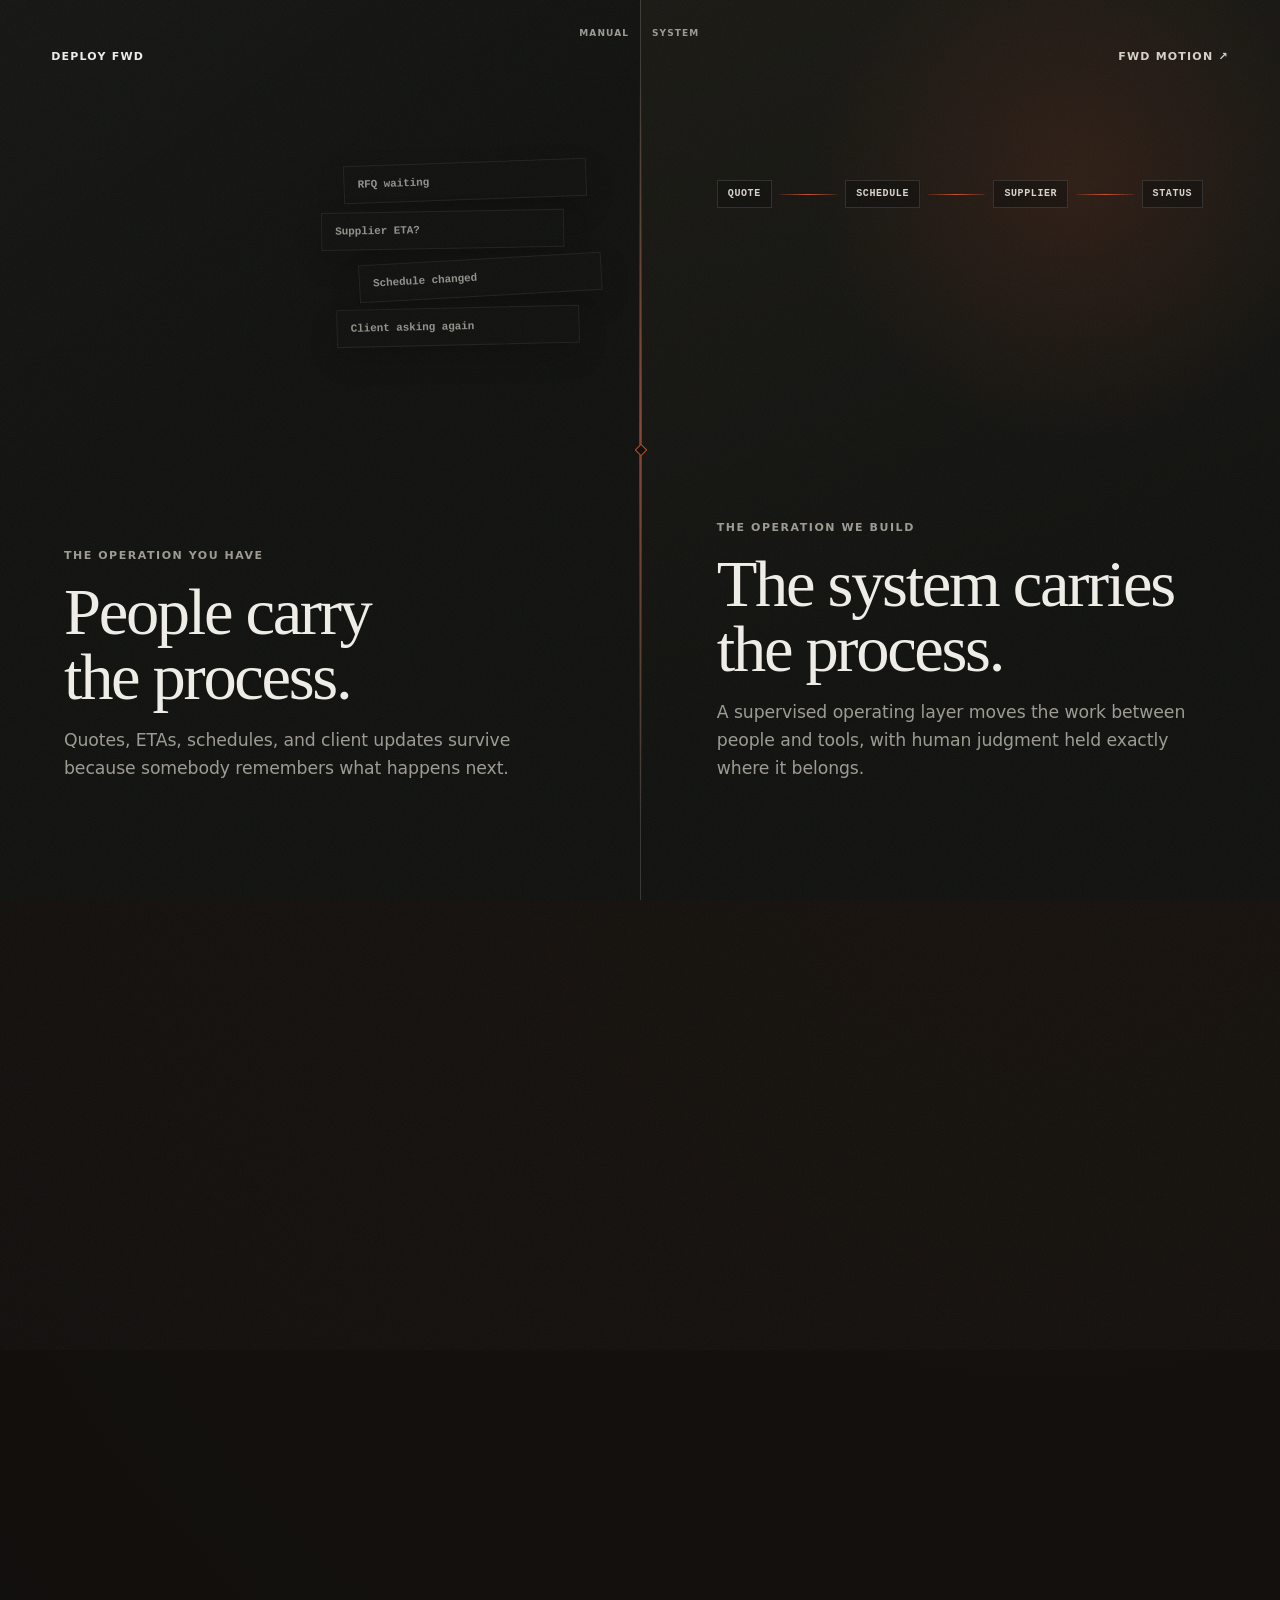
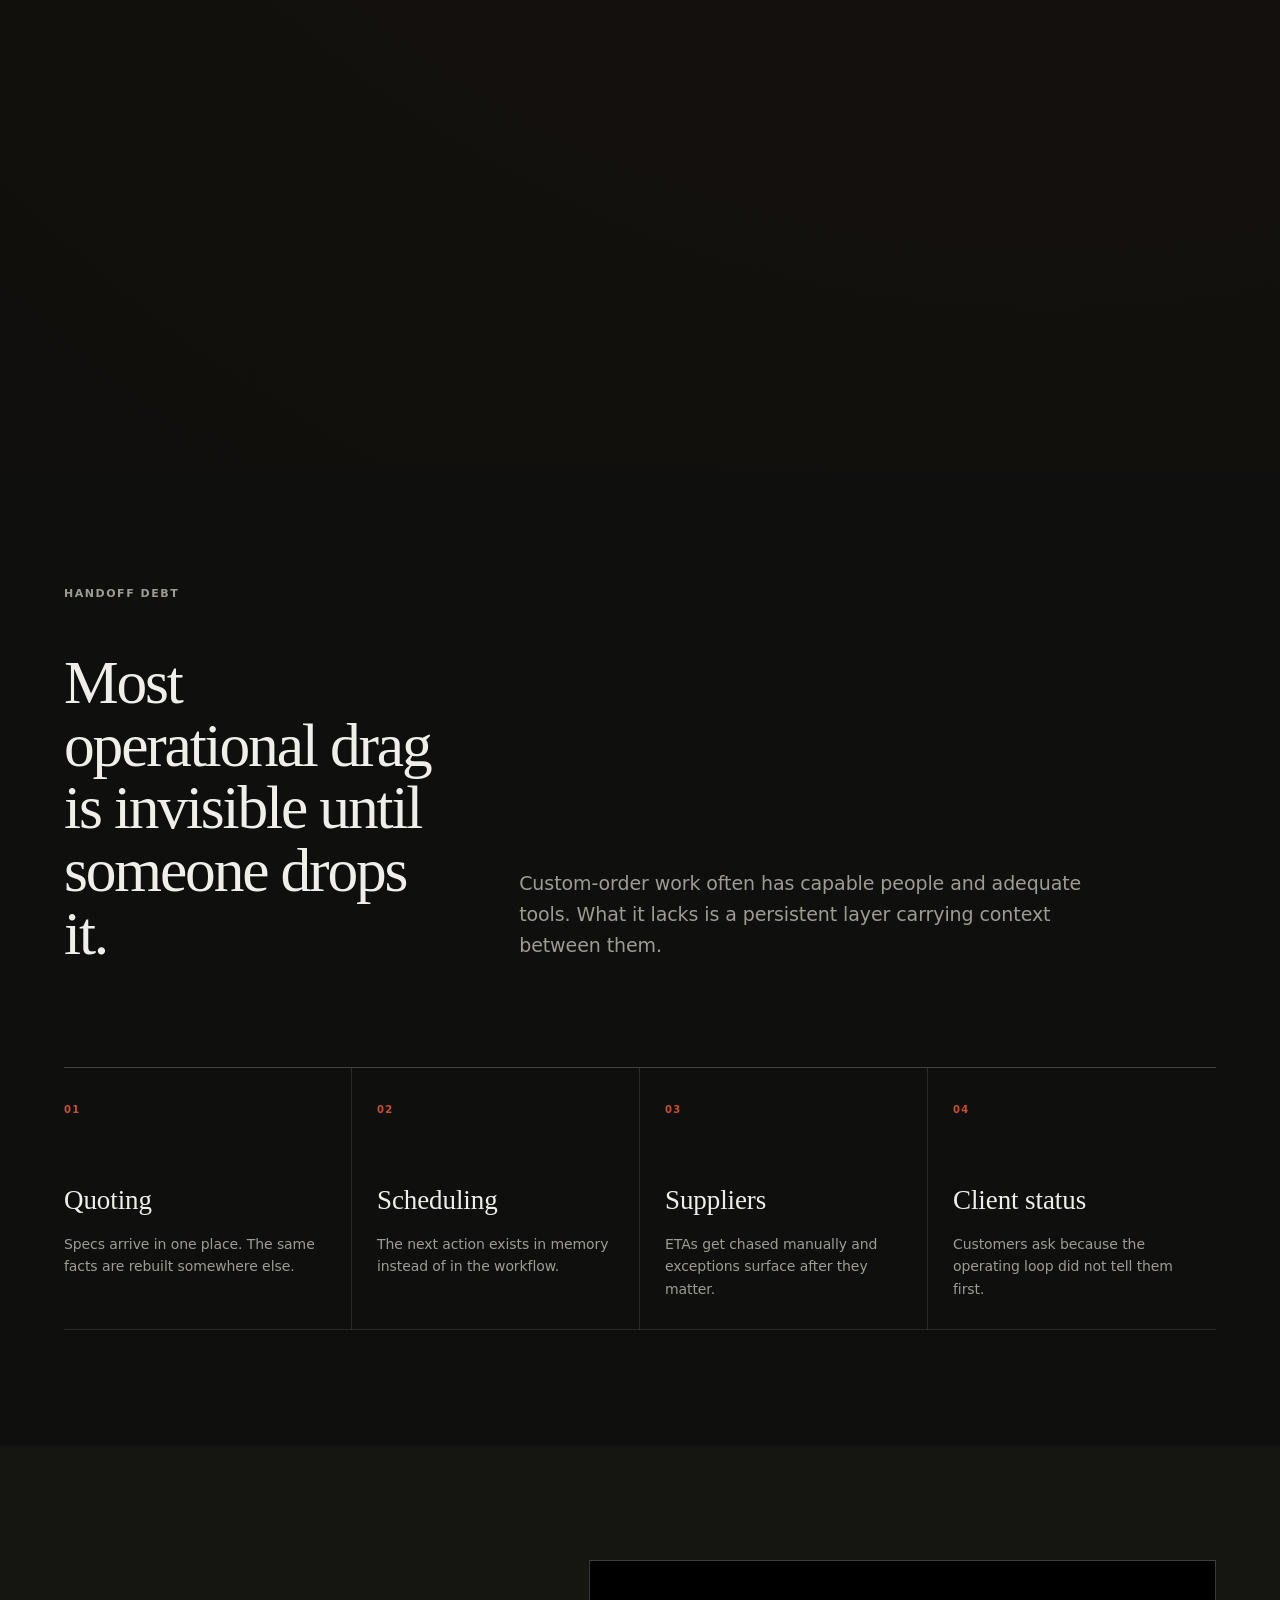
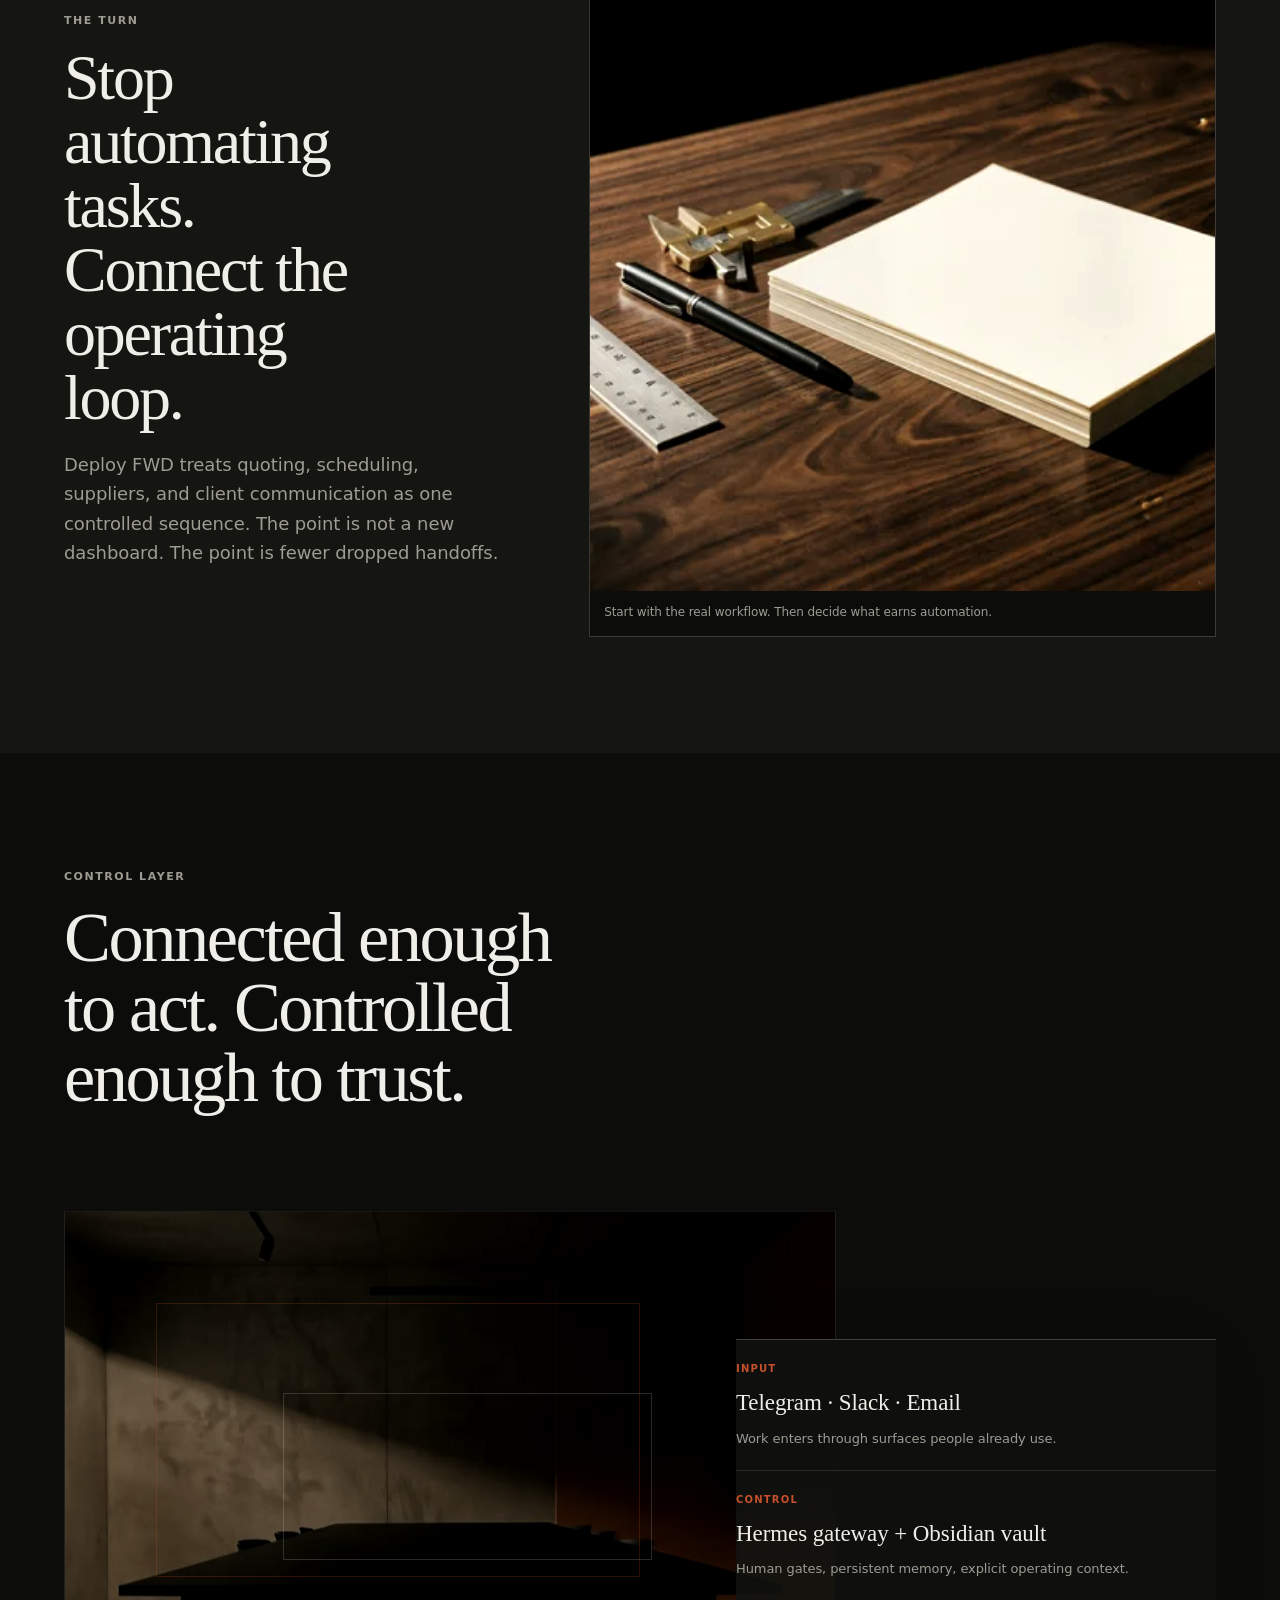
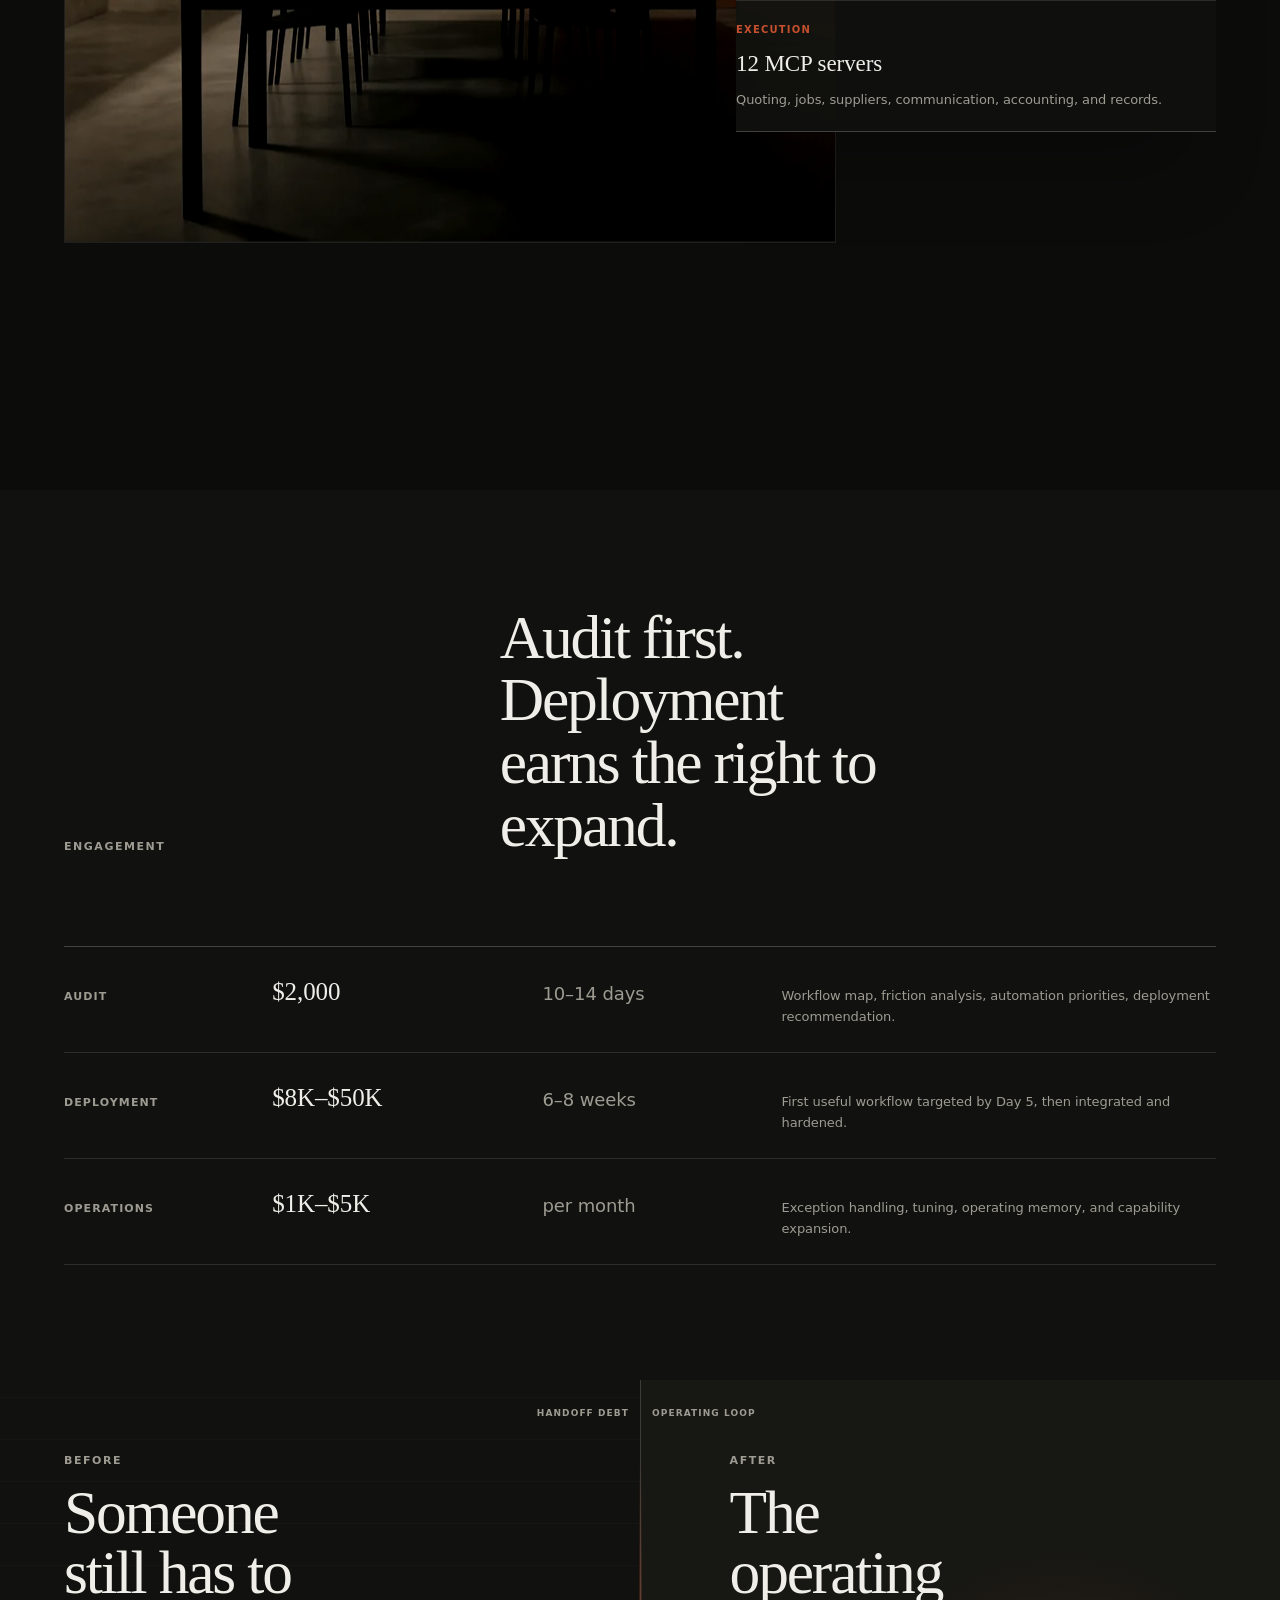
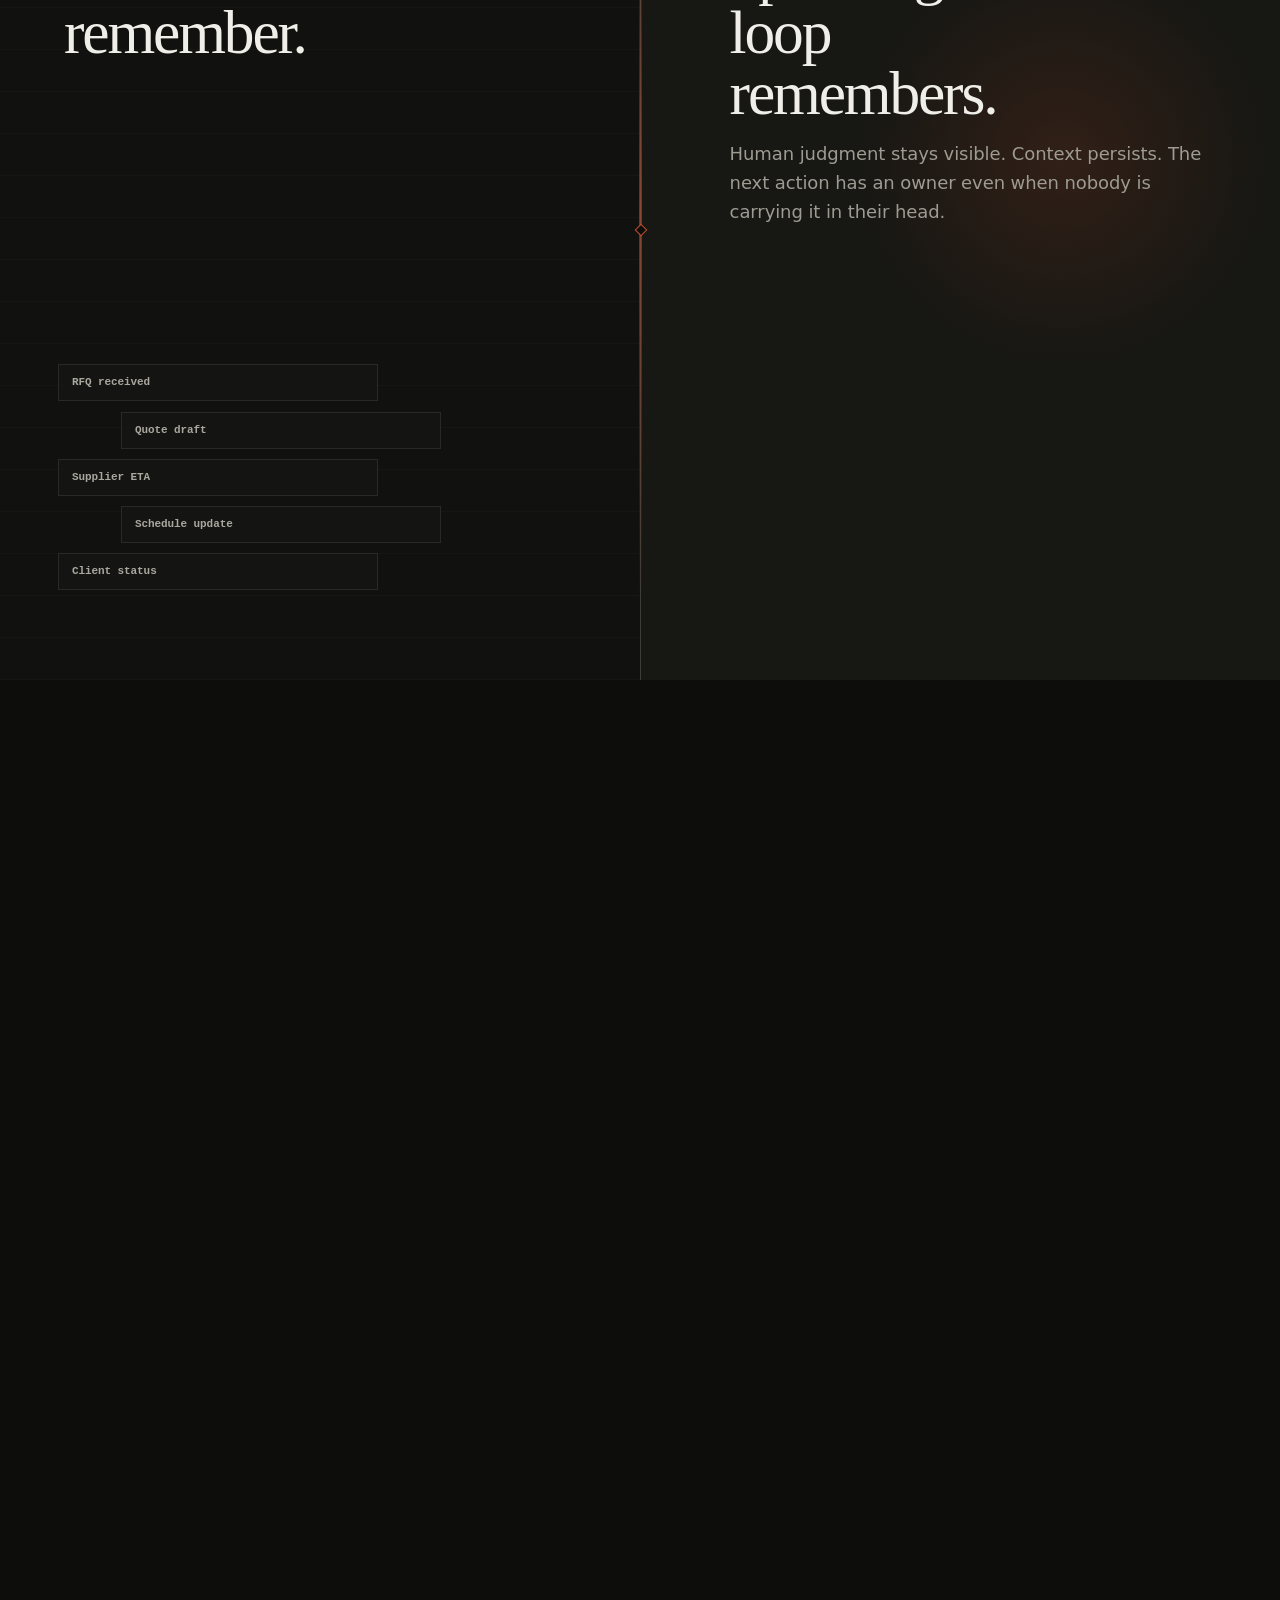
==== deployfwd-preview/index.html @ f6572b6f "Publish DeployFWD and FWD Motion mobile previews" ====
<!doctype html>
<html lang="en">
<head>
  <meta charset="utf-8">
  <meta name="viewport" content="width=device-width, initial-scale=1, viewport-fit=cover">
  <title>Deploy FWD | operational systems for custom-order work</title>
  <meta name="description" content="Deploy FWD builds and operates supervised AI workflows for quoting, scheduling, supplier follow-through, and client status, starting with a fixed operational audit.">
  <meta name="theme-color" content="#0d0e0c">
  <meta property="og:title" content="Deploy FWD | operational systems for custom-order work">
  <meta property="og:description" content="A managed operating layer for quoting, scheduling, supplier follow-through, and client status.">
  <meta property="og:type" content="website">
  <link rel="icon" href="data:image/svg+xml,%3Csvg xmlns='http://www.w3.org/2000/svg' viewBox='0 0 64 64'%3E%3Crect width='64' height='64' rx='12' fill='%230d0e0c'/%3E%3Cpath d='M13 20h38v7H13zm0 17h26v7H13z' fill='%23c6502e'/%3E%3C/svg%3E">
  <link rel="stylesheet" href="assets/scrollcraft/scrollcraft.css">
  <link rel="stylesheet" href="assets/deploy-fwd.css">
</head>
<body class="df-page">
  <a class="df-skip" href="#main">Skip to content</a>
  <div class="sc-grain" aria-hidden="true"></div>

  <main id="main">
    <section class="df-hero-act" data-sc-act="pin" data-sc-span="2.3">
      <div data-sc-stage class="df-split-stage df-hero-stage">
        <div class="df-half df-half-manual">
          <div class="df-corner-mark">Deploy FWD</div>
          <div class="df-hero-copy">
            <p class="df-label">The operation you have</p>
            <h1>People carry<br>the process.</h1>
            <p>Quotes, ETAs, schedules, and client updates survive because somebody remembers what happens next.</p>
          </div>
          <div class="df-handoff-stack" aria-hidden="true">
            <span>RFQ waiting</span>
            <span>Supplier ETA?</span>
            <span>Schedule changed</span>
            <span>Client asking again</span>
          </div>
        </div>

        <div class="df-half df-half-system">
          <a class="df-motion-link" href="fwd-motion.html">FWD Motion ↗</a>
          <div class="df-hero-copy">
            <p class="df-label">The operation we build</p>
            <h2>The system carries<br>the process.</h2>
            <p>A supervised operating layer moves the work between people and tools, with human judgment held exactly where it belongs.</p>
          </div>
          <div class="df-loop-mini" aria-hidden="true">
            <span>Quote</span><i></i><span>Schedule</span><i></i><span>Supplier</span><i></i><span>Status</span>
          </div>
        </div>

        <div class="df-divider" aria-hidden="true">
          <span>Manual</span>
          <b></b>
          <span>System</span>
        </div>
      </div>
    </section>

    <section class="df-flow-section sc-section" data-sc-act="flow">
      <div class="sc-wrap">
        <div class="df-flow-head" data-sc-in data-sc-stagger="55">
          <p class="df-label">Handoff debt</p>
          <h2>Most operational drag is invisible until someone drops it.</h2>
          <p>Custom-order work often has capable people and adequate tools. What it lacks is a persistent layer carrying context between them.</p>
        </div>

        <div class="df-debt-grid" data-sc-in data-sc-stagger="45">
          <article><span>01</span><strong>Quoting</strong><p>Specs arrive in one place. The same facts are rebuilt somewhere else.</p></article>
          <article><span>02</span><strong>Scheduling</strong><p>The next action exists in memory instead of in the workflow.</p></article>
          <article><span>03</span><strong>Suppliers</strong><p>ETAs get chased manually and exceptions surface after they matter.</p></article>
          <article><span>04</span><strong>Client status</strong><p>Customers ask because the operating loop did not tell them first.</p></article>
        </div>
      </div>
    </section>

    <section class="df-turn-section sc-section" data-sc-act="flow">
      <div class="sc-wrap df-turn-grid">
        <div class="df-turn-copy" data-sc-in>
          <p class="df-label">The turn</p>
          <h2>Stop automating tasks. Connect the operating loop.</h2>
          <p>Deploy FWD treats quoting, scheduling, suppliers, and client communication as one controlled sequence. The point is not a new dashboard. The point is fewer dropped handoffs.</p>
        </div>

        <figure class="df-turn-figure" data-sc-reveal="left" data-sc-reveal-at="0.12 0.58">
          <img
            src="assets/deploy-fwd/hero-workflow-1120.webp"
            srcset="assets/deploy-fwd/hero-workflow-480.webp 480w, assets/deploy-fwd/hero-workflow-720.webp 720w, assets/deploy-fwd/hero-workflow-1120.webp 1120w"
            sizes="(max-width: 900px) 92vw, 52vw"
            width="1120" height="630"
            loading="lazy" decoding="async"
            alt="Machinist ruler, pen, brass caliper and blank paper on a dark walnut surface">
          <figcaption>Start with the real workflow. Then decide what earns automation.</figcaption>
        </figure>
      </div>
    </section>

    <section class="df-control-section sc-section" data-sc-act="flow">
      <div class="sc-wrap">
        <div class="df-control-head" data-sc-in>
          <p class="df-label">Control layer</p>
          <h2>Connected enough to act. Controlled enough to trust.</h2>
        </div>

        <div class="df-control-scene">
          <div class="df-control-image" data-sc-parallax="-0.65">
            <img
              src="assets/deploy-fwd/hero-home-1120.webp"
              srcset="assets/deploy-fwd/hero-home-480.webp 480w, assets/deploy-fwd/hero-home-720.webp 720w, assets/deploy-fwd/hero-home-1120.webp 1120w"
              sizes="(max-width: 900px) 92vw, 66vw"
              width="1120" height="630"
              loading="lazy" decoding="async"
              alt="An empty boardroom in concrete and blackened steel, lit by a single warm source">
          </div>
          <div class="df-control-plane df-control-plane-a" data-sc-parallax="0.38" aria-hidden="true"></div>
          <div class="df-control-plane df-control-plane-b" data-sc-parallax="0.82" aria-hidden="true"></div>

          <dl class="df-control-spec" data-sc-in data-sc-stagger="60">
            <div><dt>Input</dt><dd>Telegram · Slack · Email</dd><p>Work enters through surfaces people already use.</p></div>
            <div><dt>Control</dt><dd>Hermes gateway + Obsidian vault</dd><p>Human gates, persistent memory, explicit operating context.</p></div>
            <div><dt>Execution</dt><dd>12 MCP servers</dd><p>Quoting, jobs, suppliers, communication, accounting, and records.</p></div>
          </dl>
        </div>
      </div>
    </section>

    <section class="df-proof-section sc-section" data-sc-act="flow">
      <div class="sc-wrap">
        <div class="df-proof-line" data-sc-in>
          <p class="df-label">Engagement</p>
          <h2>Audit first. Deployment earns the right to expand.</h2>
        </div>

        <div class="df-proof-steps">
          <article data-sc-in>
            <span>Audit</span>
            <strong>$2,000</strong>
            <p>10–14 days</p>
            <small>Workflow map, friction analysis, automation priorities, deployment recommendation.</small>
          </article>
          <article data-sc-in>
            <span>Deployment</span>
            <strong>$8K–$50K</strong>
            <p>6–8 weeks</p>
            <small>First useful workflow targeted by Day 5, then integrated and hardened.</small>
          </article>
          <article data-sc-in>
            <span>Operations</span>
            <strong>$1K–$5K</strong>
            <p>per month</p>
            <small>Exception handling, tuning, operating memory, and capability expansion.</small>
          </article>
        </div>
      </div>
    </section>

    <section class="df-collapse-act" data-sc-act="pin" data-sc-span="3.8" data-df-collapse>
      <div data-sc-stage class="df-collapse-stage">
        <div class="df-collapse-manual">
          <div class="df-collapse-copy">
            <p class="df-label">Before</p>
            <h2>Someone still has to remember.</h2>
          </div>
          <div class="df-fragments" aria-hidden="true">
            <span data-fragment="0">RFQ received</span>
            <span data-fragment="1">Quote draft</span>
            <span data-fragment="2">Supplier ETA</span>
            <span data-fragment="3">Schedule update</span>
            <span data-fragment="4">Client status</span>
          </div>
        </div>

        <div class="df-collapse-system">
          <div class="df-system-copy">
            <p class="df-label">After</p>
            <h2>The operating loop remembers.</h2>
            <p>Human judgment stays visible. Context persists. The next action has an owner even when nobody is carrying it in their head.</p>
          </div>

          <div class="df-operating-loop" aria-label="Supervised operating loop">
            <svg viewBox="0 0 640 420" role="img" aria-label="A loop connecting quote, approval, supplier, schedule, and client status">
              <path class="df-loop-path" d="M120 210 C120 95 230 60 320 95 C430 55 535 120 520 220 C535 325 420 370 320 330 C210 375 95 320 120 210Z"></path>
              <path class="df-loop-path df-loop-path-inner" d="M190 210 C190 145 255 125 320 145 C390 120 455 160 450 220 C455 285 385 305 320 285 C250 310 185 275 190 210Z"></path>
            </svg>
            <span class="df-node n1">Quote</span>
            <span class="df-node n2">Approval</span>
            <span class="df-node n3">Supplier</span>
            <span class="df-node n4">Schedule</span>
            <span class="df-node n5">Status</span>
            <span class="df-human-gate">Human gate</span>
          </div>

          <div class="df-final-cta">
            <p>Start where the system is breaking today.</p>
            <a href="mailto:hello@deployfwd.ai?subject=Operational%20Audit%20Inquiry">Start the Operational Audit →</a>
            <span>$2,000 · 10–14 days</span>
          </div>
        </div>

        <div class="df-collapse-divider" aria-hidden="true">
          <span>handoff debt</span>
          <b></b>
          <span>operating loop</span>
        </div>
      </div>
    </section>
  </main>

  <script src="assets/scrollcraft/scrollcraft.js"></script>
  <script src="assets/deploy-fwd.js"></script>
</body>
</html>
---- deployfwd-preview/assets/scrollcraft/scrollcraft.css ----
/* ============================================================================
   scrollcraft.css: the taste floor
   ----------------------------------------------------------------------------
   Two layers, and the split matters:

     TOKENS   what you override per brand. Colour roles, the type ramp, the
              spacing scale, elevation, motion. A brand is ~12 values.
     DEVICES  what the engine drives. Do not restyle these to taste; they are
              the mechanism. Style your own markup instead.

   Nothing here draws a "component". There are no card, badge, or pill classes,
   because a stylesheet that ships those is how every page built on it ends up
   with the same shapes. You get a floor and a vocabulary; the composition is
   yours.
   ========================================================================== */

/* ---------------------------------------------------------------- tokens -- */
:root {
  /* --- colour roles. Override these six and the page is rebranded. -------- */
  --sc-canvas:      #08090b;   /* the page ground. Drift interpolates this.   */
  --sc-surface:     #101217;   /* anything raised off the ground             */
  --sc-ink:         #f4f2ef;   /* primary text                               */
  --sc-ink-soft:    #9a9ba1;   /* secondary text. Tinted, never flat gray.   */
  --sc-accent:      #d8ff3e;   /* ONE accent. It owns a region, not confetti. */
  --sc-accent-ink:  #08090b;   /* text that sits on the accent               */

  --sc-hairline:    color-mix(in oklab, var(--sc-ink) 12%, transparent);
  --sc-hairline-strong: color-mix(in oklab, var(--sc-ink) 22%, transparent);

  /* --- type. Two families max. Display carries voice, text carries prose. - */
  --sc-font-display: "Instrument Sans", "Geist", system-ui, sans-serif;
  --sc-font-text:    "Geist", system-ui, sans-serif;
  --sc-font-mono:    "Geist Mono", ui-monospace, monospace;

  /* Fluid ramp. Tracking tightens as size grows because a face set at 6rem
     with 0 tracking reads loose; this is optical correction, not decoration. */
  --sc-t-xs:   clamp(0.75rem, 0.72rem + 0.15vw, 0.82rem);
  --sc-t-sm:   clamp(0.875rem, 0.84rem + 0.18vw, 0.95rem);
  --sc-t-base: clamp(1rem, 0.96rem + 0.22vw, 1.125rem);
  --sc-t-lg:   clamp(1.2rem, 1.1rem + 0.5vw, 1.5rem);
  --sc-t-xl:   clamp(1.6rem, 1.35rem + 1.2vw, 2.25rem);
  --sc-t-2xl:  clamp(2.1rem, 1.6rem + 2.4vw, 3.4rem);
  --sc-t-3xl:  clamp(2.8rem, 1.9rem + 4.2vw, 5rem);
  --sc-t-4xl:  clamp(3.4rem, 1.9rem + 6.6vw, 7.5rem);

  --sc-track-tight:  -0.035em;
  --sc-track-snug:   -0.02em;
  --sc-track-normal: -0.005em;
  --sc-track-wide:    0.08em;

  --sc-leading-none: 0.94;
  --sc-leading-tight: 1.06;
  --sc-leading-body: 1.62;

  --sc-measure: 62ch;

  /* --- space. 4px base: the useful middle steps an 8-only scale misses. --- */
  --sc-1: 0.25rem;  --sc-2: 0.5rem;   --sc-3: 0.75rem;  --sc-4: 1rem;
  --sc-5: 1.5rem;   --sc-6: 2rem;     --sc-7: 3rem;     --sc-8: 4rem;
  --sc-9: 6rem;     --sc-10: 8rem;    --sc-11: 12rem;

  /* Section rhythm is fluid so a phone doesn't inherit desktop air. */
  --sc-section: clamp(4.5rem, 9vw, 11rem);
  --sc-gutter:  clamp(1.25rem, 5vw, 5.5rem);
  --sc-maxw:    82rem;

  /* --- radius. Pick one scale for the page and hold it. ------------------- */
  --sc-r-sm: 6px;  --sc-r-md: 12px;  --sc-r-lg: 20px;  --sc-r-pill: 999px;

  /* --- elevation. Every shadow has an offset AND a soft blur, and is tinted
         to the canvas hue. A zero-offset coloured halo is decoration, not
         depth, so there isn't one here. ---------------------------------- */
  --sc-shadow-color: 220 40% 2%;
  --sc-e1: 0 1px 2px hsl(var(--sc-shadow-color) / 0.28),
           0 2px 6px -1px hsl(var(--sc-shadow-color) / 0.20);
  --sc-e2: 0 2px 4px hsl(var(--sc-shadow-color) / 0.24),
           0 8px 18px -4px hsl(var(--sc-shadow-color) / 0.30);
  --sc-e3: 0 4px 8px hsl(var(--sc-shadow-color) / 0.22),
           0 18px 40px -8px hsl(var(--sc-shadow-color) / 0.38),
           0 48px 90px -24px hsl(var(--sc-shadow-color) / 0.30);

  /* Edge light: a 1px top highlight sells a raised surface better than any
     amount of blur, because real raised things catch light on their lip. */
  --sc-edge: inset 0 1px 0 color-mix(in oklab, var(--sc-ink) 10%, transparent);

  /* --- motion. Built-in CSS easings are too weak for UI. ------------------ */
  --sc-ease-out:    cubic-bezier(0.23, 1, 0.32, 1);
  --sc-ease-in-out: cubic-bezier(0.77, 0, 0.175, 1);
  --sc-ease-drawer: cubic-bezier(0.32, 0.72, 0, 1);
  --sc-d-fast: 160ms;  --sc-d-base: 240ms;  --sc-d-slow: 420ms;

  --sc-z-stage: 1; --sc-z-copy: 20; --sc-z-chrome: 60;
}

/* --------------------------------------------------------------- reset -- */
*, *::before, *::after { box-sizing: border-box; }
html { -webkit-text-size-adjust: 100%; scroll-behavior: smooth; }
@media (prefers-reduced-motion: reduce) { html { scroll-behavior: auto; } }

body {
  margin: 0;
  background: var(--sc-canvas);
  color: var(--sc-ink);
  font-family: var(--sc-font-text);
  font-size: var(--sc-t-base);
  line-height: var(--sc-leading-body);
  letter-spacing: var(--sc-track-normal);
  -webkit-font-smoothing: antialiased;
  text-rendering: optimizeLegibility;
  font-synthesis-weight: none;
  overflow-x: clip;
}
img, video, canvas, svg { display: block; max-width: 100%; }
button, input, select, textarea { font: inherit; color: inherit; }

/* ------------------------------------------------- the browser surfaces --
   The parts you did not draw still carry the design. Selection, caret, focus
   ring, scrollbar and tabular numerals all ship with defaults that belong to no
   design system. Theming them is the cheapest signal that a page was built
   rather than assembled, and it is the step that gets skipped most reliably. */
::selection { background: var(--sc-accent); color: var(--sc-accent-ink); }
:root { caret-color: var(--sc-accent); accent-color: var(--sc-accent); }
:focus-visible {
  outline: 2px solid var(--sc-accent);
  outline-offset: 3px;
  border-radius: var(--sc-r-sm);
}
:where(a) { color: inherit; text-decoration-thickness: 1px; text-underline-offset: 0.22em; }
@supports (scrollbar-color: auto) {
  html { scrollbar-color: color-mix(in oklab, var(--sc-ink) 26%, transparent) transparent; scrollbar-width: thin; }
}
:where(table, .sc-nums, [data-sc-count]) { font-variant-numeric: tabular-nums; }

/* ----------------------------------------------------------- typography -- */
.sc-display {
  font-family: var(--sc-font-display);
  font-weight: 500;
  line-height: var(--sc-leading-none);
  letter-spacing: var(--sc-track-tight);
  text-wrap: balance;
  margin: 0;
}
.sc-display--xl { font-size: var(--sc-t-4xl); }
.sc-display--lg { font-size: var(--sc-t-3xl); }
.sc-display--md { font-size: var(--sc-t-2xl); letter-spacing: var(--sc-track-snug); }
.sc-lede {
  font-size: var(--sc-t-lg);
  line-height: 1.44;
  letter-spacing: var(--sc-track-snug);
  color: var(--sc-ink);
  max-width: 46ch;
  text-wrap: pretty;
  margin: 0;
}
.sc-body { max-width: var(--sc-measure); color: var(--sc-ink-soft); text-wrap: pretty; margin: 0; }
.sc-label {
  font-family: var(--sc-font-mono);
  font-size: var(--sc-t-xs);
  letter-spacing: var(--sc-track-wide);
  text-transform: uppercase;
  color: var(--sc-ink-soft);
}

/* ---------------------------------------------------------------- layout -- */
.sc-wrap { width: 100%; max-width: var(--sc-maxw); margin-inline: auto; padding-inline: var(--sc-gutter); }
.sc-section { padding-block: var(--sc-section); }
/* More space above a heading than below it: the gap belongs to the boundary,
   not to the pair. */
.sc-stack > * + * { margin-top: var(--sc-4); }
.sc-stack > :is(h1,h2,h3) { margin-top: var(--sc-7); }
.sc-stack > :is(h1,h2,h3):first-child { margin-top: 0; }
.sc-rule { height: 1px; border: 0; background: var(--sc-hairline); margin: 0; }

/* =============================================================== DEVICES ==
   Driven by the engine. Restyle your own markup, not these.                */

.sc-act--pinned { position: relative; }
.sc-stage {
  position: sticky; top: 0;
  height: 100vh; height: 100svh;
  overflow: clip;
  z-index: var(--sc-z-stage);
}

/* scrub / sequence media */
.sc-stage :is(video[data-sc-scrub], canvas[data-sc-sequence], .sc-stage__poster) {
  position: absolute; inset: 0;
  width: 100%; height: 100%;
  object-fit: cover;
}
video[data-sc-scrub] { opacity: 0; transition: opacity 380ms var(--sc-ease-out); }
.sc-has-clip video[data-sc-scrub] { opacity: 1; }
/* The poster is a live frame-holder, not a placeholder: it stays up until a
   real video frame has painted, which is what stops the blank-stage flash. */
.sc-stage__poster { z-index: 0; transition: opacity 380ms var(--sc-ease-out); }
.sc-has-clip .sc-stage__poster { opacity: 0; }

/* A scrim only where text sits. A full-frame darkening layer flattens the
   image everywhere to fix contrast in one corner. */
.sc-scrim {
  position: absolute; inset: 0; pointer-events: none; z-index: 1;
  background: linear-gradient(
    var(--sc-scrim-angle, 180deg),
    color-mix(in oklab, var(--sc-canvas) var(--sc-scrim-a, 78%), transparent) 0%,
    color-mix(in oklab, var(--sc-canvas) 30%, transparent) 42%,
    transparent 68%);
}
/* Point the scrim at the copy. A scrim gradient that darkens the top while the
   copy sits at the bottom fixes contrast nowhere and flattens the image
   everywhere, which is the most common way text-over-video goes wrong. */
.sc-scrim--bottom { --sc-scrim-angle: 0deg; }
.sc-scrim--left   { --sc-scrim-angle: 90deg; }
.sc-scrim--right  { --sc-scrim-angle: 270deg; }

/* Corner scrims, for copy anchored to a corner. An edge gradient has to darken
   a whole band across the frame to cover one corner; a corner gradient puts the
   density where the text is and leaves the rest of the image alone. Pair with
   .sc-copy--lead / .sc-copy--trail. */
.sc-scrim--lead {
  background: linear-gradient(to top right,
    color-mix(in oklab, var(--sc-canvas) 94%, transparent) 0%,
    color-mix(in oklab, var(--sc-canvas) 72%, transparent) 30%,
    color-mix(in oklab, var(--sc-canvas) 30%, transparent) 52%,
    transparent 72%);
}
.sc-scrim--trail {
  background: linear-gradient(to top left,
    color-mix(in oklab, var(--sc-canvas) 94%, transparent) 0%,
    color-mix(in oklab, var(--sc-canvas) 72%, transparent) 30%,
    color-mix(in oklab, var(--sc-canvas) 30%, transparent) 52%,
    transparent 72%);
}
/* A band across the bottom, for copy that spans the full width of the frame.
   That is what both corner anchors become below 860px, and it is also the right
   shape whenever the copy block is wider than a corner. */
.sc-scrim--band {
  background: linear-gradient(to top,
    color-mix(in oklab, var(--sc-canvas) 94%, transparent) 0%,
    color-mix(in oklab, var(--sc-canvas) 74%, transparent) 22%,
    color-mix(in oklab, var(--sc-canvas) 30%, transparent) 42%,
    transparent 58%);
}
.sc-scrim--vignette {
  background: radial-gradient(120% 90% at 50% 45%, transparent 40%,
              color-mix(in oklab, var(--sc-canvas) 70%, transparent) 100%);
}

/* copy over a stage.
   max-width is in rem, never ch. A `ch` on this container resolves against the
   CONTAINER's font-size (body size), not the display size of the heading inside
   it, so `max-width: 20ch` here silently produces a ~180px column and wraps a
   hero headline to six lines. Set a ch measure on the text element itself. */
.sc-copy {
  position: absolute; z-index: var(--sc-z-copy);
  inset-inline: var(--sc-gutter);
  max-width: min(46rem, 76vw);
  will-change: opacity, transform;
}
.sc-copy--lead   { left: var(--sc-gutter); bottom: clamp(3rem, 12vh, 9rem); }
/* inset-inline FIRST. It is the shorthand for left+right, so declaring it after
   `left: 50%` resets left to auto and the block drifts off the left edge. */
.sc-copy--center { inset-inline: auto; left: 50%; top: 50%; translate: -50% -50%; text-align: center; }
.sc-copy--trail  { inset-inline: auto; right: var(--sc-gutter); bottom: clamp(3rem, 12vh, 9rem); text-align: right; }

/* cue defaults: the engine writes opacity/transform inline, these are the
   pre-paint state so nothing flashes before the first read() */
[data-sc-cue] { opacity: 0; will-change: opacity, transform; }
.sc-ready [data-sc-cue] { transition: none; }

/* kinetic split */
.sc-split { display: inline-block; overflow: hidden; vertical-align: top; }
/* Descenders live below the baseline; a line mask clipped to the line box eats
   the tails off g, y, p, j. The padding buys them room back. */
.sc-split--line { display: block; padding-bottom: 0.14em; margin-bottom: -0.14em; }
.sc-split__i { display: inline-block; will-change: transform, opacity; }
.sc-is-split { opacity: 1 !important; }

/* horizontal rail */
[data-sc-pan] { display: flex; will-change: transform; }

/* reveal + parallax */
[data-sc-reveal] { will-change: clip-path; }
[data-sc-parallax] { will-change: transform; }

/* flow reveal (fires once) */
[data-sc-in], [data-sc-stagger] > * {
  opacity: 0;
  transform: translate3d(0, 14px, 0);
  transition: opacity 620ms var(--sc-ease-out), transform 620ms var(--sc-ease-out);
}
[data-sc-in].sc-in, [data-sc-stagger] > .sc-in { opacity: 1; transform: none; }

/* pointer devices */
[data-sc-tilt] { transform-style: preserve-3d; will-change: transform; }
[data-sc-magnet] { will-change: transform; }
/* isolation always; position only if nothing more specific already set it.
   Written with :where() (zero specificity) on purpose: a plain `position:
   relative` here has the same weight as `.sc-stage` and, being later in the
   file, silently wins. A stage carrying both attributes then stops being
   sticky and the whole act scrolls away instead of pinning. */
[data-sc-spotlight] { isolation: isolate; }
:where([data-sc-spotlight]) { position: relative; }
[data-sc-spotlight]::after {
  content: ""; position: absolute; inset: 0; pointer-events: none; z-index: 2;
  background: radial-gradient(
    28rem 28rem at calc(var(--sc-mx, 0.5) * 100%) calc(var(--sc-my, 0.5) * 100%),
    color-mix(in oklab, var(--sc-accent) 16%, transparent), transparent 70%);
  opacity: 0; transition: opacity var(--sc-d-slow) var(--sc-ease-out);
}
[data-sc-spotlight]:hover::after { opacity: 1; }

/* =========================================================== WORLDFLIGHT ==
   One fixed stage for the whole page. The only thing in document flow is the
   spacer, and it is empty. If you find yourself adding a section here, you want
   act mode instead: the moment a real block scrolls past the fixed stage, the
   page has a seam again and the whole point is gone.                        */

[data-sc-mode="worldflight"] { position: relative; }

.sc-world {
  position: fixed; inset: 0;
  overflow: clip;
  z-index: var(--sc-z-stage);
  background: var(--sc-canvas);
}

/* Every leg is mounted for the life of the page and stacked in the same box.
   The engine owns opacity, visibility and z-index here; do not set them. */
.sc-world__seg {
  position: absolute; inset: 0;
  opacity: 0;
  will-change: opacity;
}
.sc-world__seg > :is(video, img, canvas) {
  position: absolute; inset: 0;
  width: 100%; height: 100%;
  object-fit: cover;
}
/* The poster is the frame-holder AND the first camera move: the engine pushes
   it in slowly until a real decoded frame is available to replace it. */
.sc-world__poster {
  z-index: 0;
  transform-origin: 50% 50%;
  transition: opacity 420ms var(--sc-ease-out);
}
.sc-world__seg > video { z-index: 1; }
.sc-world__seg.sc-has-clip .sc-world__poster { opacity: 0; }
/* The act stylesheet lights a clip through its ancestor act. A worldflight leg
   has no act, so match the class the engine also writes on the clip itself. */
video[data-sc-scrub].sc-has-clip { opacity: 1; }

/* The copy layer is fixed too, and inert by default: the engine hands
   pointer-events back to a block only while it is actually legible. */
.sc-world__copy {
  position: fixed; inset: 0;
  z-index: var(--sc-z-copy);
  pointer-events: none;
}
.sc-world__scrim { position: absolute; inset: 0; pointer-events: none; z-index: 0; }
[data-sc-copy] {
  opacity: 0;
  pointer-events: none;
  will-change: opacity, transform;
}
.sc-ready [data-sc-copy] { transition: none; }

/* The track. Empty on purpose. */
.sc-world__spacer { pointer-events: none; }

/* scroll progress */
[data-sc-progress] {
  position: fixed; inset: 0 0 auto 0; height: 2px; z-index: var(--sc-z-chrome);
  background: var(--sc-accent); transform-origin: 0 50%; transform: scaleX(0);
  will-change: transform;
}

/* ----------------------------------------------------------- atmosphere --
   Depth is not only shadow. Grain keeps a flat dark ground from banding, and
   it is the difference between "a dark page" and "a lit room". */
.sc-grain { position: fixed; inset: 0; pointer-events: none; z-index: 3; opacity: 0.045; }
.sc-grain::before {
  content: ""; position: absolute; inset: -50%;
  background-image: url("data:image/svg+xml;utf8,<svg xmlns='http://www.w3.org/2000/svg' width='140' height='140'><filter id='n'><feTurbulence type='fractalNoise' baseFrequency='0.85' numOctaves='3'/></filter><rect width='140' height='140' filter='url(%23n)'/></svg>");
}

/* -------------------------------------------------------- reduced motion -- */
@media (prefers-reduced-motion: reduce) {
  /* Fewer and gentler, not zero. Opacity still carries the reveal so the page
     is comprehensible; every position change is dropped. */
  [data-sc-in], [data-sc-stagger] > * { transform: none; transition-duration: 220ms; }
  [data-sc-parallax], [data-sc-pan], .sc-split__i { transform: none !important; }
  /* A wipe is a position change too. Show reveal content settled. */
  [data-sc-reveal] { clip-path: none !important; }
  /* A rail's transform IS its navigation, not decoration. Zeroing it the way
     parallax and kinetic type are zeroed parks the act on its first screenful
     and makes everything past the fold unreachable: a device degrading into
     missing content. Hand the travel back to the reader as an ordinary scroll
     region instead, so the same items are all still gettable without motion.
     A build that would rather re-lay the rail out as a grid can still do that;
     this is the floor, not the ceiling. */
  [data-sc-act="pan"] .sc-stage,
  [data-sc-act="pan"] [data-sc-stage] {
    overflow-x: auto; overflow-y: hidden;
    overscroll-behavior-x: contain;
    scroll-snap-type: x proximity;
  }
  [data-sc-pan] > * { scroll-snap-align: center; }
  [data-sc-spotlight]::after { display: none; }
  /* A worldflight keeps its whole story here. No clip is ever fetched, so the
     posters are the film, and they cross-dissolve through exactly the same
     seams at exactly the same scroll positions. The push-in and the copy drift
     are the only things that go. */
  .sc-world__poster, [data-sc-copy] { transform: none !important; }
}

/* --------------------------------------------------------------- mobile -- */
@media (max-width: 860px) {
  .sc-copy { inset-inline: var(--sc-gutter); max-width: none; }
  .sc-copy--trail { text-align: left; }
  .sc-stage { height: 100svh; }
  /* .sc-copy--trail re-anchors to the left and spans the full width here, so a
     bottom-RIGHT corner gradient darkens the one corner the copy just left and
     guarantees a contrast failure over any bright clip. Point the density at
     the copy: the same band .sc-scrim--band paints. */
  .sc-scrim--trail {
    background: linear-gradient(to top,
      color-mix(in oklab, var(--sc-canvas) 94%, transparent) 0%,
      color-mix(in oklab, var(--sc-canvas) 74%, transparent) 22%,
      color-mix(in oklab, var(--sc-canvas) 30%, transparent) 42%,
      transparent 58%);
  }
}
---- deployfwd-preview/assets/deploy-fwd.css ----
:root {
  --sc-canvas: #0d0e0c;
  --sc-surface: #151612;
  --sc-ink: #f0eee8;
  --sc-ink-soft: #9d9b92;
  --sc-accent: #c6502e;
  --sc-accent-ink: #0d0e0c;
  --sc-font-display: Georgia, "Times New Roman", serif;
  --sc-font-text: Inter, ui-sans-serif, system-ui, -apple-system, BlinkMacSystemFont, "Segoe UI", sans-serif;
}

.df-page {
  background:
    radial-gradient(circle at 82% 8%, rgba(198, 80, 46, 0.055), transparent 28%),
    var(--sc-canvas);
  color: var(--sc-ink);
}

.df-page::before {
  content: "";
  position: fixed;
  inset: 0;
  z-index: -1;
  pointer-events: none;
  background-image:
    linear-gradient(rgba(255,255,255,.022) 1px, transparent 1px),
    linear-gradient(90deg, rgba(255,255,255,.018) 1px, transparent 1px);
  background-size: 64px 64px;
  mask-image: linear-gradient(to bottom, rgba(0,0,0,.55), transparent 70%);
}

.df-skip {
  position: fixed;
  left: 16px;
  top: -80px;
  z-index: 100;
  padding: 10px 14px;
  background: var(--sc-ink);
  color: var(--sc-canvas);
  font-size: 13px;
  text-decoration: none;
}
.df-skip:focus { top: 16px; }

.df-label {
  margin: 0;
  color: var(--sc-ink-soft);
  font-size: 11px;
  font-weight: 700;
  letter-spacing: .14em;
  text-transform: uppercase;
}

.df-page h1,
.df-page h2,
.df-page h3,
.df-page p { margin-top: 0; }

.df-page h1,
.df-page h2,
.df-page h3 {
  font-family: var(--sc-font-display);
  font-weight: 500;
  letter-spacing: -.035em;
}

.df-hero-act,
.df-collapse-act {
  position: relative;
}

.df-split-stage,
.df-collapse-stage {
  display: grid;
  grid-template-columns: 1fr 1fr;
  overflow: hidden;
  background: var(--sc-canvas);
}

.df-half {
  position: relative;
  min-width: 0;
  overflow: hidden;
}

.df-half-manual {
  background:
    linear-gradient(145deg, rgba(255,255,255,.02), transparent 42%),
    #11120f;
}

.df-half-system {
  background:
    radial-gradient(circle at 68% 20%, rgba(198,80,46,.14), transparent 31%),
    linear-gradient(160deg, #1a1914, #11120f 68%);
}

.df-corner-mark,
.df-motion-link {
  position: absolute;
  top: clamp(22px, 4vw, 48px);
  z-index: 4;
  font-size: 11px;
  font-weight: 700;
  letter-spacing: .11em;
  text-transform: uppercase;
}

.df-corner-mark { left: clamp(22px, 4vw, 58px); }
.df-motion-link {
  right: clamp(22px, 4vw, 58px);
  color: #d6d2c9;
  text-decoration: none;
}
.df-motion-link:hover { color: #fff; }

.df-hero-copy {
  position: absolute;
  left: clamp(22px, 5vw, 74px);
  right: clamp(22px, 5vw, 74px);
  bottom: clamp(74px, 13vh, 132px);
  z-index: 3;
  max-width: 610px;
}

.df-half-system .df-hero-copy {
  left: clamp(40px, 6vw, 96px);
}

.df-hero-copy h1,
.df-hero-copy h2 {
  margin: 14px 0 18px;
  font-size: clamp(47px, 5.2vw, 82px);
  line-height: .98;
}

.df-hero-copy p:last-child {
  max-width: 49ch;
  margin-bottom: 0;
  color: var(--sc-ink-soft);
  font-size: clamp(15px, 1.35vw, 18px);
}

.df-handoff-stack {
  position: absolute;
  top: 18%;
  right: 8%;
  display: grid;
  gap: 10px;
  width: min(280px, 38%);
  transform: rotate(-2deg);
  opacity: .78;
}

.df-handoff-stack span {
  padding: 11px 13px;
  border: 1px solid rgba(255,255,255,.09);
  background: rgba(18,19,16,.82);
  color: #b8b5ad;
  font: 600 11px/1.3 ui-monospace, SFMono-Regular, Menlo, monospace;
  box-shadow: 0 12px 28px rgba(0,0,0,.18);
}

.df-handoff-stack span:nth-child(2) { transform: translateX(-24px) rotate(1deg); }
.df-handoff-stack span:nth-child(3) { transform: translateX(12px) rotate(-1.2deg); }
.df-handoff-stack span:nth-child(4) { transform: translateX(-12px) rotate(.7deg); }

.df-loop-mini {
  position: absolute;
  top: 20%;
  left: 12%;
  right: 12%;
  display: flex;
  align-items: center;
  gap: 8px;
  color: #d9d4cb;
  font: 600 10px/1 ui-monospace, SFMono-Regular, Menlo, monospace;
  letter-spacing: .06em;
  text-transform: uppercase;
}

.df-loop-mini span {
  padding: 8px 10px;
  border: 1px solid rgba(255,255,255,.12);
  background: rgba(13,14,12,.54);
}

.df-loop-mini i {
  flex: 1;
  height: 1px;
  background: linear-gradient(90deg, rgba(198,80,46,.2), var(--sc-accent), rgba(198,80,46,.2));
}

.df-divider,
.df-collapse-divider {
  position: absolute;
  top: 0;
  bottom: 0;
  left: 50%;
  z-index: 8;
  width: 1px;
  background: rgba(255,255,255,.16);
  pointer-events: none;
}

.df-divider::before,
.df-collapse-divider::before {
  content: "";
  position: absolute;
  top: 0;
  bottom: 0;
  left: -1px;
  width: 3px;
  background: linear-gradient(to bottom, transparent 8%, rgba(198,80,46,.8) 48%, transparent 92%);
  opacity: .7;
}

.df-divider span,
.df-collapse-divider span {
  position: absolute;
  top: 26px;
  white-space: nowrap;
  color: var(--sc-ink-soft);
  font-size: 9px;
  font-weight: 700;
  letter-spacing: .12em;
  text-transform: uppercase;
}

.df-divider span:first-child,
.df-collapse-divider span:first-child {
  right: 12px;
}
.df-divider span:last-child,
.df-collapse-divider span:last-child {
  left: 12px;
}

.df-divider b,
.df-collapse-divider b {
  position: absolute;
  left: 50%;
  top: 50%;
  width: 9px;
  height: 9px;
  border: 1px solid var(--sc-accent);
  background: var(--sc-canvas);
  transform: translate(-50%, -50%) rotate(45deg);
}

.df-flow-section {
  background: #0f100e;
}

.df-flow-head {
  display: grid;
  grid-template-columns: .7fr 1.3fr;
  gap: 48px 80px;
  align-items: end;
}

.df-flow-head .df-label {
  grid-column: 1;
}

.df-flow-head h2 {
  grid-column: 1;
  max-width: 12ch;
  margin-bottom: 0;
  font-size: clamp(40px, 4.8vw, 70px);
  line-height: 1.02;
}

.df-flow-head > p:last-child {
  grid-column: 2;
  grid-row: 1 / span 2;
  max-width: 50ch;
  align-self: end;
  margin-bottom: 4px;
  color: var(--sc-ink-soft);
  font-size: 19px;
}

.df-debt-grid {
  display: grid;
  grid-template-columns: repeat(4, 1fr);
  margin-top: clamp(56px, 8vw, 104px);
  border-top: 1px solid var(--sc-hairline-strong);
  border-bottom: 1px solid var(--sc-hairline);
}

.df-debt-grid article {
  min-height: 238px;
  padding: 24px 25px 28px 0;
  border-right: 1px solid var(--sc-hairline);
}
.df-debt-grid article + article { padding-left: 25px; }
.df-debt-grid article:last-child { border-right: 0; }

.df-debt-grid span {
  color: var(--sc-accent);
  font-size: 10px;
  font-weight: 700;
  letter-spacing: .12em;
}

.df-debt-grid strong {
  display: block;
  margin-top: 58px;
  font-family: var(--sc-font-display);
  font-size: 27px;
  font-weight: 500;
}

.df-debt-grid p {
  margin: 10px 0 0;
  color: var(--sc-ink-soft);
  font-size: 14px;
}

.df-turn-section {
  background: #151612;
}

.df-turn-grid {
  display: grid;
  grid-template-columns: .82fr 1.18fr;
  gap: clamp(44px, 7vw, 100px);
  align-items: center;
}

.df-turn-copy h2 {
  max-width: 10ch;
  margin: 16px 0 20px;
  font-size: clamp(42px, 5vw, 72px);
  line-height: 1;
}

.df-turn-copy > p:last-child {
  max-width: 47ch;
  color: var(--sc-ink-soft);
}

.df-turn-figure {
  margin: 0;
  overflow: hidden;
  border: 1px solid var(--sc-hairline-strong);
  background: #0c0d0b;
}

.df-turn-figure img {
  width: 100%;
  aspect-ratio: 16/9;
  object-fit: cover;
  filter: saturate(.78) contrast(1.06);
}

.df-turn-figure figcaption {
  padding: 12px 14px 14px;
  color: var(--sc-ink-soft);
  font-size: 12px;
}

.df-control-section {
  position: relative;
  background: #0c0d0b;
  overflow: hidden;
}

.df-control-head {
  max-width: 860px;
  margin-bottom: clamp(56px, 8vw, 108px);
}

.df-control-head h2 {
  max-width: 14ch;
  margin: 16px 0 0;
  font-size: clamp(42px, 5.5vw, 78px);
  line-height: 1;
}

.df-control-scene {
  position: relative;
  min-height: 760px;
}

.df-control-image {
  position: absolute;
  top: 28px;
  left: 0;
  width: 67%;
  overflow: hidden;
  border: 1px solid rgba(255,255,255,.08);
}

.df-control-image img {
  width: 100%;
  aspect-ratio: 16/9;
  object-fit: cover;
  filter: saturate(.72) brightness(.72) contrast(1.08);
}

.df-control-plane {
  position: absolute;
  pointer-events: none;
  border: 1px solid rgba(198,80,46,.22);
}

.df-control-plane-a {
  top: 9%;
  left: 8%;
  width: 42%;
  height: 36%;
}
.df-control-plane-b {
  top: 18%;
  left: 19%;
  width: 32%;
  height: 22%;
  border-color: rgba(255,255,255,.16);
}

.df-control-spec {
  position: absolute;
  right: 0;
  top: 124px;
  z-index: 5;
  width: min(480px, 46%);
  margin: 0;
  background: rgba(16,17,14,.94);
  border-top: 1px solid var(--sc-hairline-strong);
  border-bottom: 1px solid var(--sc-hairline-strong);
  box-shadow: -30px 34px 70px rgba(0,0,0,.28);
}

.df-control-spec > div {
  padding: 21px 0;
  border-bottom: 1px solid var(--sc-hairline);
}
.df-control-spec > div:last-child { border-bottom: 0; }

.df-control-spec dt {
  color: var(--sc-accent);
  font-size: 10px;
  font-weight: 700;
  letter-spacing: .12em;
  text-transform: uppercase;
}
.df-control-spec dd {
  margin: 7px 0 0;
  font-family: var(--sc-font-display);
  font-size: 23px;
}
.df-control-spec p {
  margin: 6px 0 0;
  color: var(--sc-ink-soft);
  font-size: 13px;
}

.df-proof-section {
  background: #11120f;
}

.df-proof-line {
  display: grid;
  grid-template-columns: .7fr 1.3fr;
  gap: 50px;
  align-items: end;
}

.df-proof-line h2 {
  max-width: 13ch;
  margin: 0;
  font-size: clamp(39px, 4.8vw, 67px);
  line-height: 1.02;
}

.df-proof-steps {
  margin-top: clamp(54px, 7vw, 92px);
  border-top: 1px solid var(--sc-hairline-strong);
}

.df-proof-steps article {
  display: grid;
  grid-template-columns: .6fr .8fr .7fr 1.4fr;
  gap: 22px;
  align-items: baseline;
  padding: 25px 0;
  border-bottom: 1px solid var(--sc-hairline);
}

.df-proof-steps article > span {
  color: var(--sc-ink-soft);
  font-size: 11px;
  font-weight: 700;
  letter-spacing: .1em;
  text-transform: uppercase;
}

.df-proof-steps strong {
  font-family: var(--sc-font-display);
  font-size: 25px;
  font-weight: 500;
}

.df-proof-steps p,
.df-proof-steps small {
  margin: 0;
  color: var(--sc-ink-soft);
}

.df-proof-steps small {
  font-size: 13px;
}

.df-collapse-stage {
  --df-left: 50%;
  grid-template-columns: var(--df-left) 1fr;
  background: #0c0d0b;
}

.df-collapse-manual,
.df-collapse-system {
  position: relative;
  overflow: hidden;
  min-width: 0;
}

.df-collapse-manual {
  background:
    repeating-linear-gradient(0deg, rgba(255,255,255,.018) 0 1px, transparent 1px 42px),
    #11120f;
}

.df-collapse-system {
  background:
    radial-gradient(circle at 66% 42%, rgba(198,80,46,.15), transparent 31%),
    #171713;
}

.df-collapse-copy,
.df-system-copy {
  position: absolute;
  top: clamp(54px, 8vh, 90px);
  left: clamp(24px, 5vw, 70px);
  right: clamp(24px, 5vw, 70px);
  z-index: 5;
}

.df-collapse-copy h2,
.df-system-copy h2 {
  max-width: 10ch;
  margin: 12px 0 16px;
  font-size: clamp(40px, 4.8vw, 72px);
  line-height: .98;
}

.df-system-copy {
  left: clamp(52px, 7vw, 112px);
  max-width: 690px;
}

.df-system-copy > p:last-child {
  max-width: 48ch;
  color: var(--sc-ink-soft);
}

.df-fragments {
  position: absolute;
  left: 9%;
  right: 8%;
  bottom: 10%;
  display: grid;
  gap: 10px;
}

.df-fragments span {
  display: block;
  width: min(320px, 86%);
  padding: 11px 13px;
  border: 1px solid rgba(255,255,255,.09);
  background: rgba(22,23,19,.9);
  color: #aaa79f;
  font: 600 11px/1.2 ui-monospace, SFMono-Regular, Menlo, monospace;
  will-change: transform, opacity;
}
.df-fragments span:nth-child(even) { margin-left: 12%; }

.df-operating-loop {
  position: absolute;
  right: 6%;
  bottom: 12%;
  width: min(620px, 60%);
  aspect-ratio: 1.45;
}

.df-operating-loop svg {
  position: absolute;
  inset: 0;
  width: 100%;
  height: 100%;
  overflow: visible;
}

.df-loop-path {
  fill: none;
  stroke: rgba(198,80,46,.8);
  stroke-width: 2;
  stroke-dasharray: 1600;
  stroke-dashoffset: 1600;
  vector-effect: non-scaling-stroke;
}

.df-loop-path-inner {
  stroke: rgba(255,255,255,.17);
  stroke-width: 1;
  stroke-dasharray: 1200;
  stroke-dashoffset: 1200;
}

.df-node,
.df-human-gate {
  position: absolute;
  padding: 8px 10px;
  border: 1px solid rgba(255,255,255,.12);
  background: rgba(13,14,12,.88);
  font: 700 9px/1 ui-monospace, SFMono-Regular, Menlo, monospace;
  letter-spacing: .05em;
  text-transform: uppercase;
  opacity: 0;
  transform: translateY(8px);
  transition: opacity 180ms linear, transform 180ms linear;
}

.df-node.n1 { left: 7%; top: 45%; }
.df-node.n2 { left: 28%; top: 12%; }
.df-node.n3 { right: 8%; top: 31%; }
.df-node.n4 { right: 18%; bottom: 9%; }
.df-node.n5 { left: 28%; bottom: 6%; }

.df-human-gate {
  left: 48%;
  top: 47%;
  color: var(--sc-accent);
  border-color: rgba(198,80,46,.35);
}

.df-final-cta {
  position: absolute;
  right: 6%;
  bottom: 6%;
  z-index: 6;
  width: min(450px, 48%);
  padding-top: 18px;
  border-top: 1px solid rgba(255,255,255,.14);
  opacity: 0;
  transform: translateY(16px);
  transition: opacity 180ms linear, transform 180ms linear;
}

.df-final-cta p {
  margin-bottom: 8px;
  color: var(--sc-ink-soft);
  font-size: 13px;
}

.df-final-cta a {
  display: block;
  color: #fff;
  font-family: var(--sc-font-display);
  font-size: clamp(24px, 2.7vw, 40px);
  line-height: 1.08;
  text-decoration: none;
}

.df-final-cta a:hover { color: #ef8b6f; }

.df-final-cta span {
  display: block;
  margin-top: 8px;
  color: var(--sc-ink-soft);
  font-size: 11px;
}

.df-collapse-divider {
  left: var(--df-left);
}

@media (max-width: 900px) {
  .df-hero-copy h1,
  .df-hero-copy h2 {
    font-size: clamp(40px, 8vw, 66px);
  }

  .df-handoff-stack,
  .df-loop-mini {
    display: none;
  }

  .df-flow-head,
  .df-turn-grid,
  .df-proof-line {
    grid-template-columns: 1fr;
  }

  .df-flow-head > p:last-child {
    grid-column: 1;
    grid-row: auto;
    margin-top: 0;
  }

  .df-debt-grid {
    grid-template-columns: 1fr 1fr;
  }

  .df-debt-grid article:nth-child(2) { border-right: 0; }
  .df-debt-grid article:nth-child(-n+2) { border-bottom: 1px solid var(--sc-hairline); }
  .df-debt-grid article:nth-child(3) { padding-left: 0; }

  .df-control-scene {
    min-height: 900px;
  }

  .df-control-image {
    position: relative;
    width: 88%;
  }

  .df-control-spec {
    top: 390px;
    width: 76%;
  }

  .df-proof-steps article {
    grid-template-columns: .7fr 1fr;
  }

  .df-proof-steps small {
    grid-column: 2;
  }

  .df-system-copy {
    left: 42px;
  }

  .df-operating-loop {
    width: 82%;
    right: 4%;
  }

  .df-final-cta {
    width: 62%;
  }
}

@media (max-width: 640px) {
  .df-split-stage {
    grid-template-columns: 1fr;
    grid-template-rows: 1fr 1fr;
  }

  .df-half-system .df-hero-copy,
  .df-hero-copy {
    left: 24px;
    right: 24px;
    bottom: 38px;
  }

  .df-hero-copy h1,
  .df-hero-copy h2 {
    margin: 8px 0 10px;
    font-size: clamp(35px, 11vw, 50px);
  }

  .df-hero-copy p:last-child {
    font-size: 13px;
  }

  .df-divider {
    top: 50%;
    bottom: auto;
    left: 0;
    right: 0;
    width: auto;
    height: 1px;
  }

  .df-divider::before {
    left: 0;
    right: 0;
    top: -1px;
    bottom: auto;
    width: auto;
    height: 3px;
    background: linear-gradient(90deg, transparent 8%, rgba(198,80,46,.8) 48%, transparent 92%);
  }

  .df-divider span { display: none; }

  .df-debt-grid { grid-template-columns: 1fr; }
  .df-debt-grid article,
  .df-debt-grid article + article {
    min-height: 0;
    padding: 22px 0;
    border-right: 0;
    border-bottom: 1px solid var(--sc-hairline);
  }

  .df-control-scene { min-height: 720px; }
  .df-control-image { width: 100%; }
  .df-control-spec {
    position: relative;
    top: 250px;
    width: 100%;
    box-shadow: none;
  }

  .df-proof-steps article {
    grid-template-columns: 1fr 1fr;
    gap: 8px 18px;
  }

  .df-collapse-stage {
    --df-left: 38%;
  }

  .df-collapse-copy {
    left: 16px;
    right: 10px;
  }

  .df-collapse-copy h2 {
    font-size: clamp(28px, 8.5vw, 44px);
  }

  .df-system-copy {
    left: 28px;
    right: 20px;
  }

  .df-system-copy h2 {
    font-size: clamp(34px, 9vw, 50px);
  }

  .df-system-copy > p:last-child {
    font-size: 13px;
  }

  .df-operating-loop {
    width: 92%;
    right: 0;
    bottom: 19%;
  }

  .df-node,
  .df-human-gate {
    font-size: 7px;
    padding: 6px 7px;
  }

  .df-final-cta {
    right: 5%;
    width: 84%;
  }

  .df-collapse-divider span { display: none; }
}

@media (prefers-reduced-motion: reduce) {
  .df-collapse-stage {
    --df-left: 12%;
  }
  .df-fragments span {
    opacity: .22 !important;
    transform: none !important;
  }
  .df-loop-path,
  .df-loop-path-inner {
    stroke-dashoffset: 0 !important;
  }
  .df-node,
  .df-human-gate,
  .df-final-cta {
    opacity: 1 !important;
    transform: none !important;
  }
}
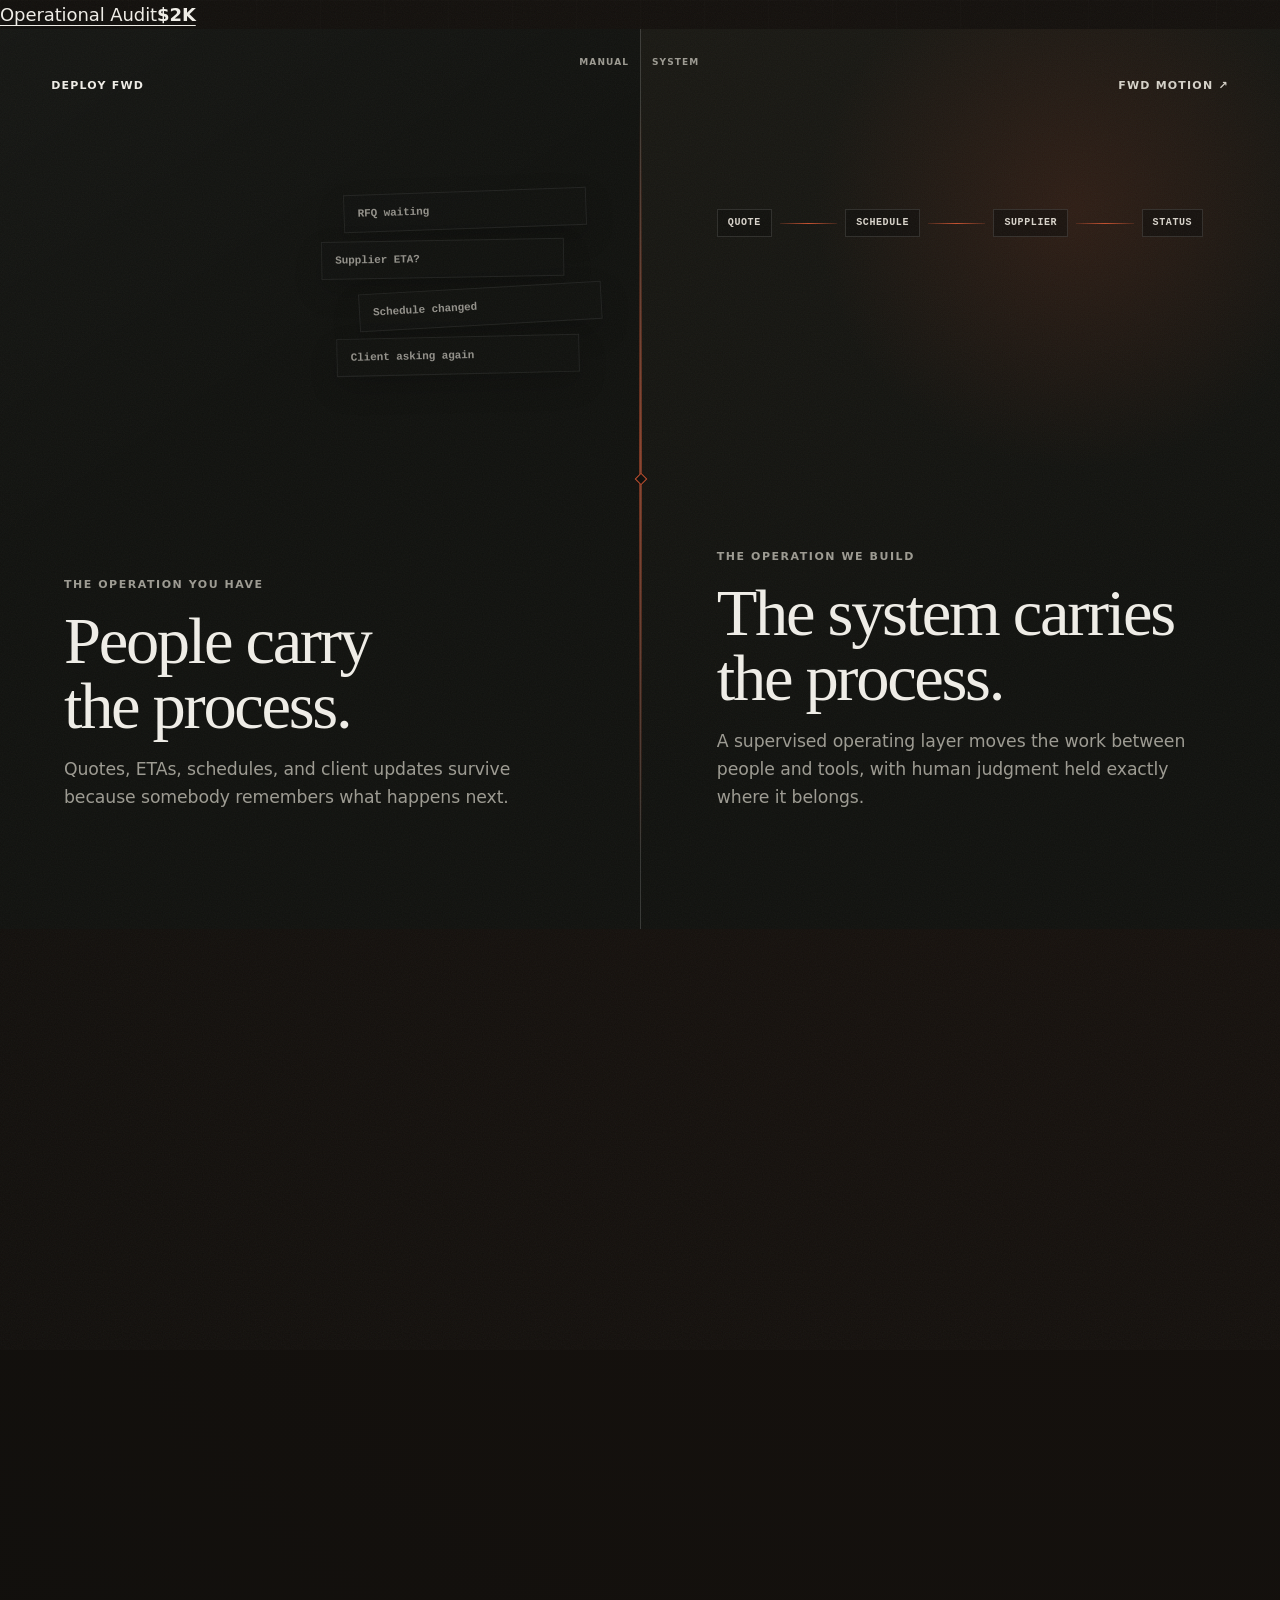
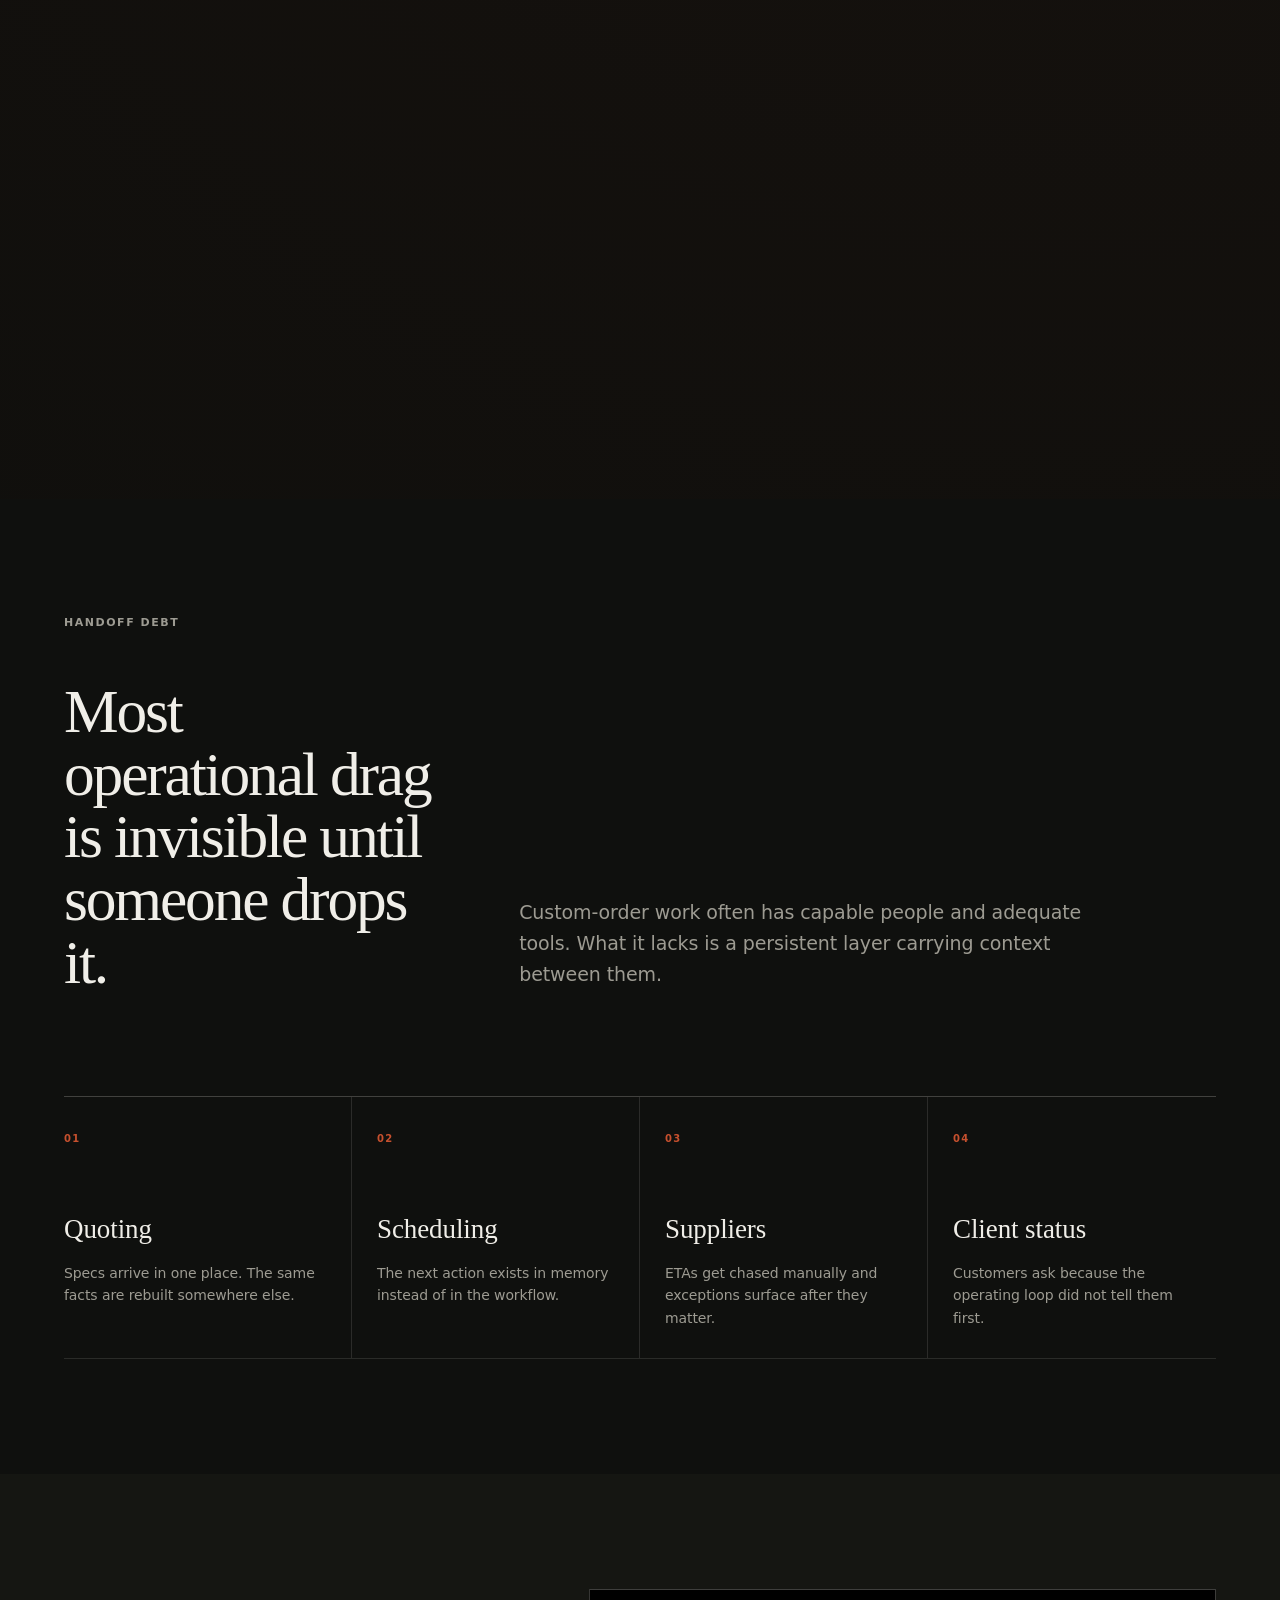
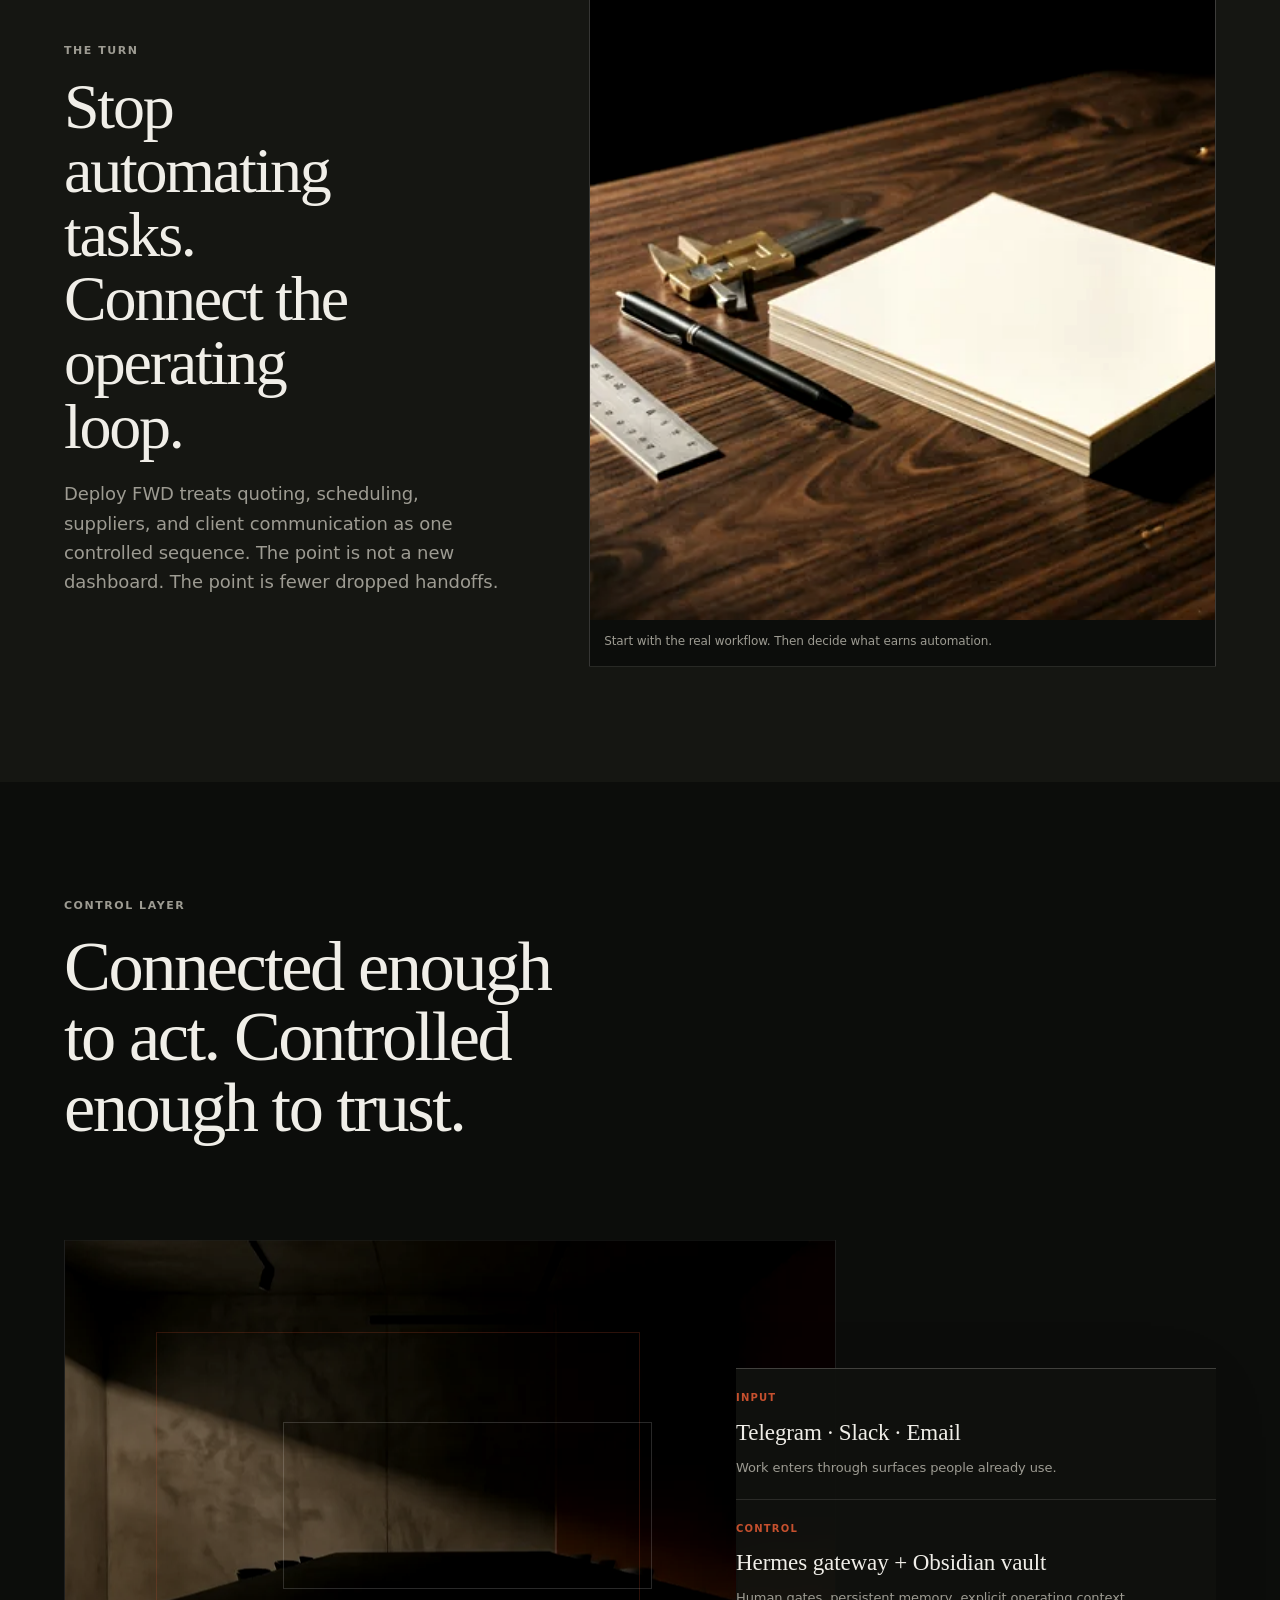
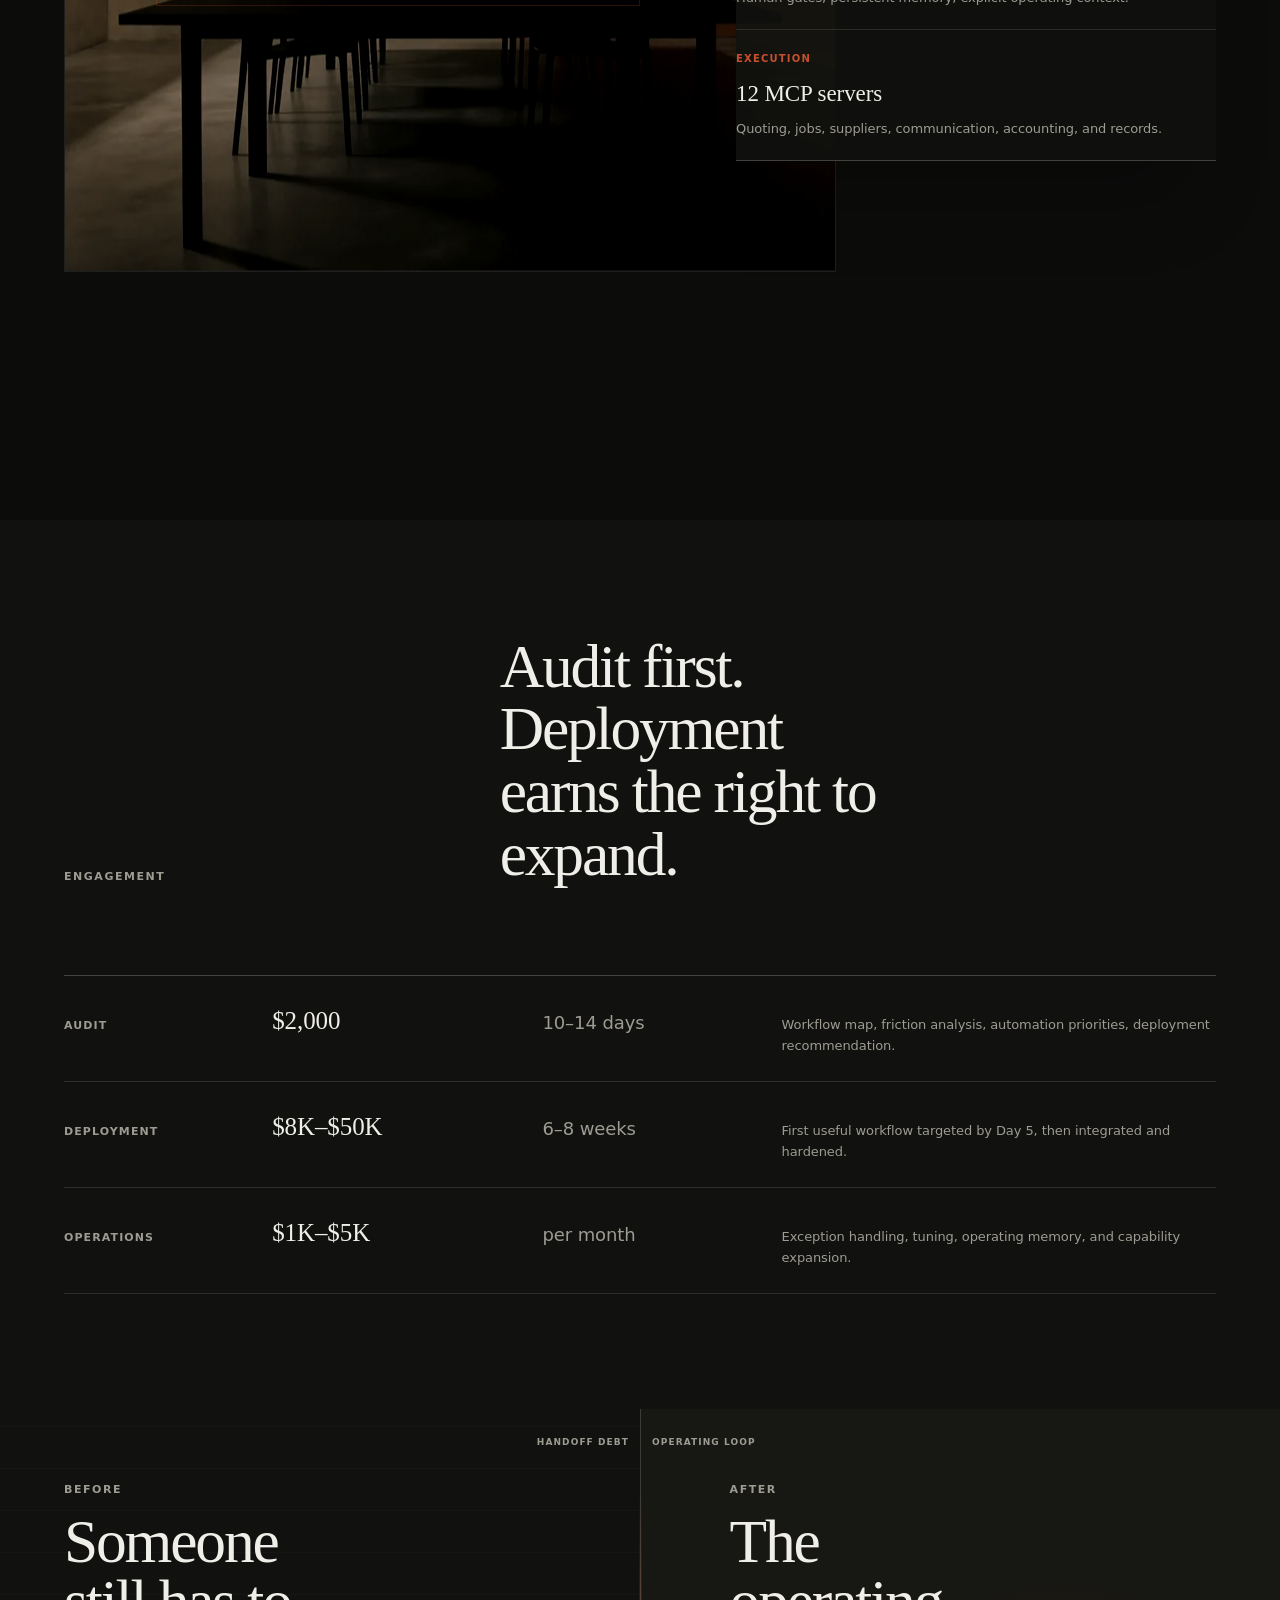
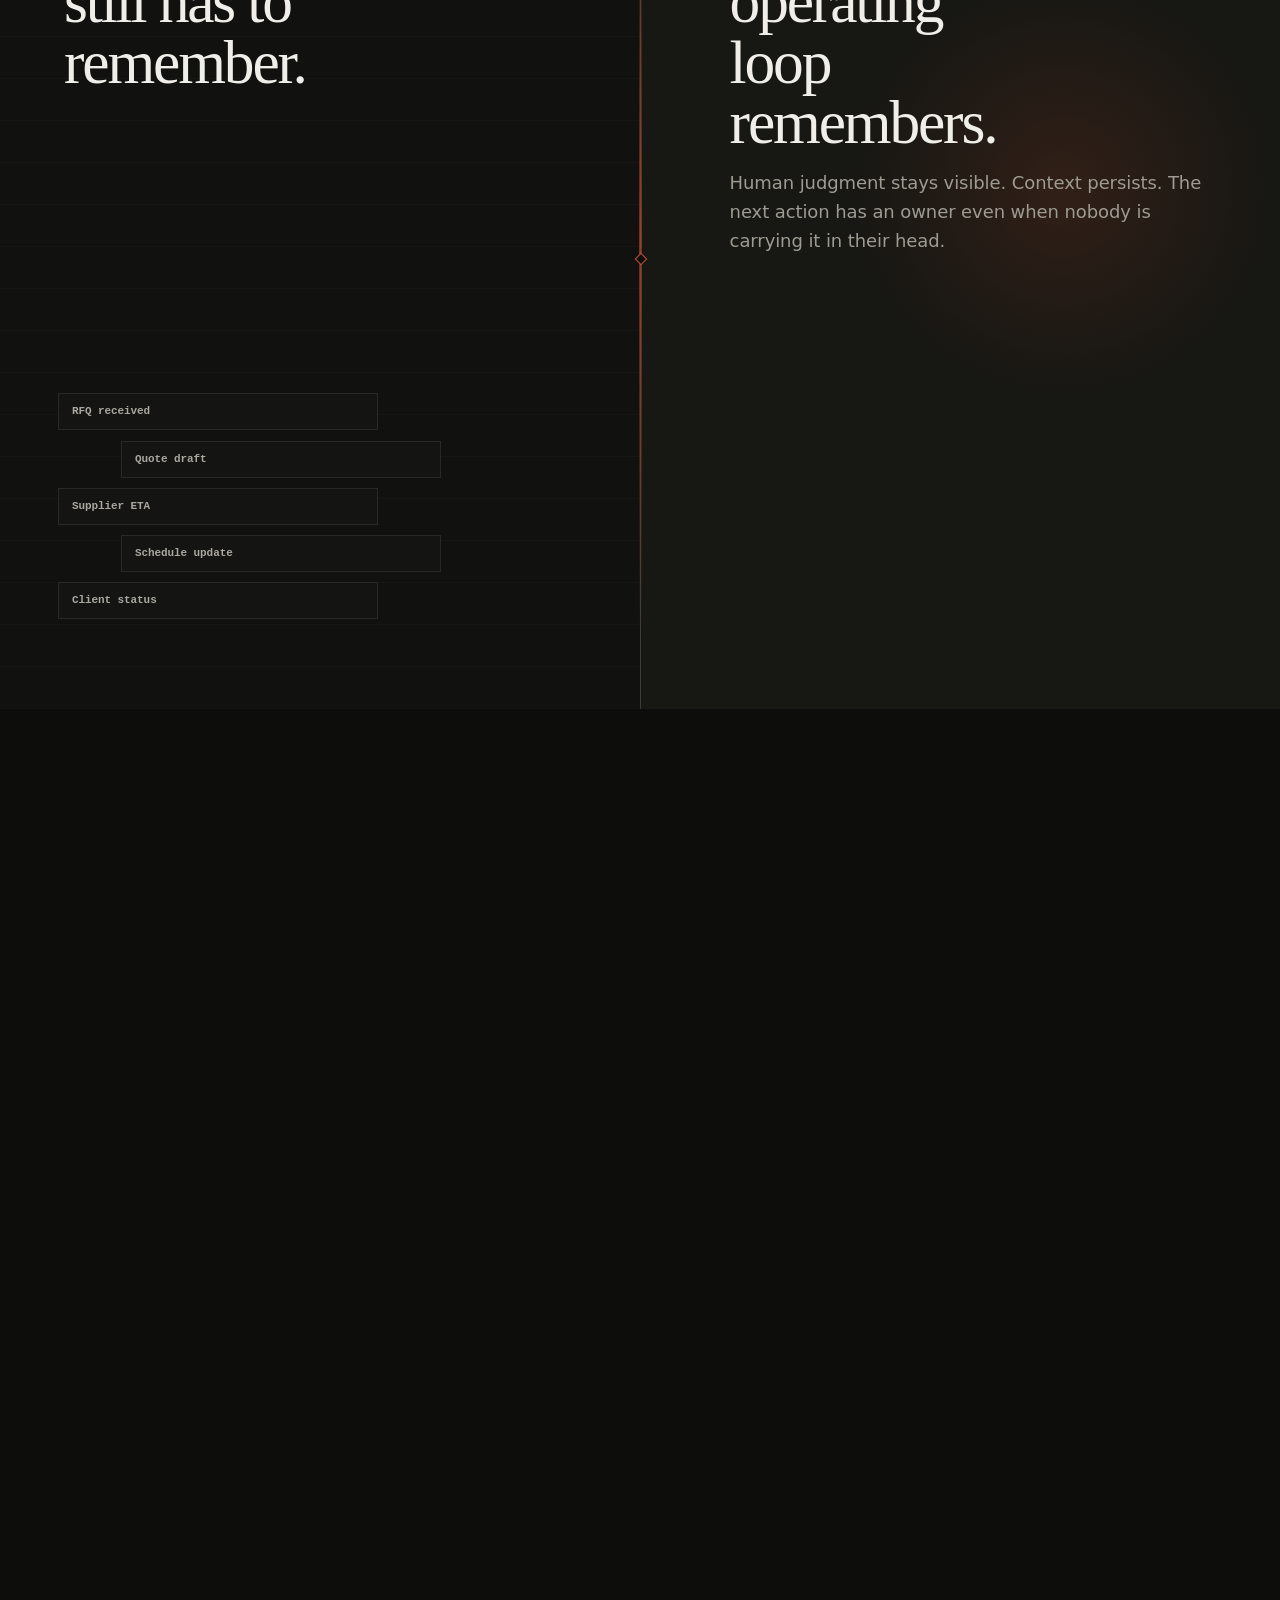
==== commit 9347d4fe: "preview: sync mobile hardening" ====
--- a/deployfwd-preview/index.html
+++ b/deployfwd-preview/index.html
@@ -9,6 +9,16 @@
   <meta property="og:title" content="Deploy FWD | operational systems for custom-order work">
   <meta property="og:description" content="A managed operating layer for quoting, scheduling, supplier follow-through, and client status.">
   <meta property="og:type" content="website">
+  <meta property="og:url" content="https://deployfwd.ai/">
+  <meta property="og:image" content="https://deployfwd.ai/assets/deploy-fwd/hero-workflow-1120.webp">
+  <meta property="og:image:width" content="1120">
+  <meta property="og:image:height" content="630">
+  <meta name="twitter:card" content="summary_large_image">
+  <meta name="twitter:title" content="Deploy FWD | operational systems for custom-order work">
+  <meta name="twitter:description" content="A managed operating layer for quoting, scheduling, supplier follow-through, and client status.">
+  <meta name="twitter:image" content="https://deployfwd.ai/assets/deploy-fwd/hero-workflow-1120.webp">
+  <link rel="canonical" href="https://deployfwd.ai/">
+  <script type="application/ld+json">{"@context":"https://schema.org","@type":"Organization","name":"Deploy FWD","url":"https://deployfwd.ai/","email":"hello@deployfwd.ai","description":"Operational systems for quoting, scheduling, supplier follow-through, and client status."}</script>
   <link rel="icon" href="data:image/svg+xml,%3Csvg xmlns='http://www.w3.org/2000/svg' viewBox='0 0 64 64'%3E%3Crect width='64' height='64' rx='12' fill='%230d0e0c'/%3E%3Cpath d='M13 20h38v7H13zm0 17h26v7H13z' fill='%23c6502e'/%3E%3C/svg%3E">
   <link rel="stylesheet" href="assets/scrollcraft/scrollcraft.css">
   <link rel="stylesheet" href="assets/deploy-fwd.css">
@@ -16,6 +26,9 @@
 <body class="df-page">
   <a class="df-skip" href="#main">Skip to content</a>
   <div class="sc-grain" aria-hidden="true"></div>
+  <a class="df-mobile-audit" data-mobile-cta href="mailto:hello@deployfwd.ai?subject=Operational%20Audit%20Inquiry" aria-label="Start the Operational Audit">
+    <span>Operational Audit</span><strong>$2K</strong>
+  </a>
 
   <main id="main">
     <section class="df-hero-act" data-sc-act="pin" data-sc-span="2.3">
@@ -192,6 +205,10 @@
             <p>Start where the system is breaking today.</p>
             <a href="mailto:hello@deployfwd.ai?subject=Operational%20Audit%20Inquiry">Start the Operational Audit →</a>
             <span>$2,000 · 10–14 days</span>
+            <div class="df-cta-fallback">
+              <button type="button" data-copy-email="hello@deployfwd.ai">Copy email</button>
+              <span data-copy-status aria-live="polite"></span>
+            </div>
           </div>
         </div>
 
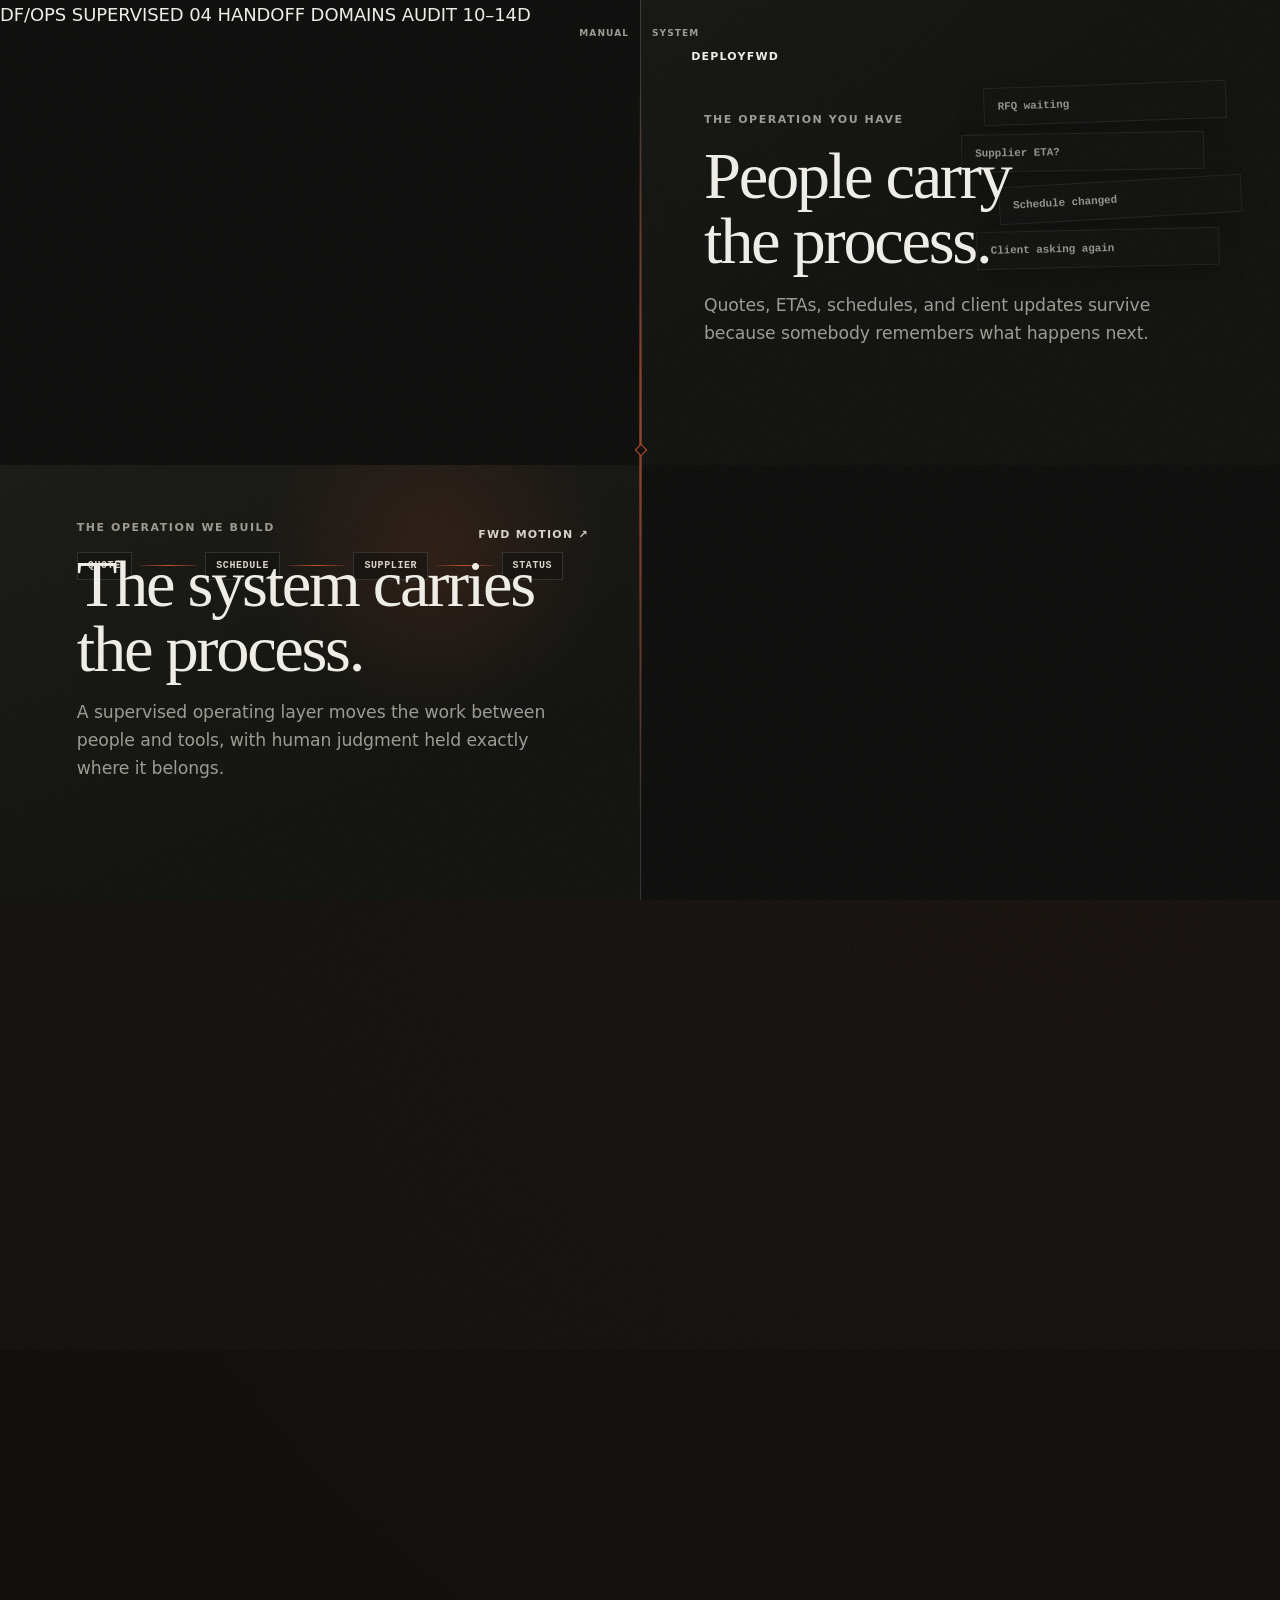
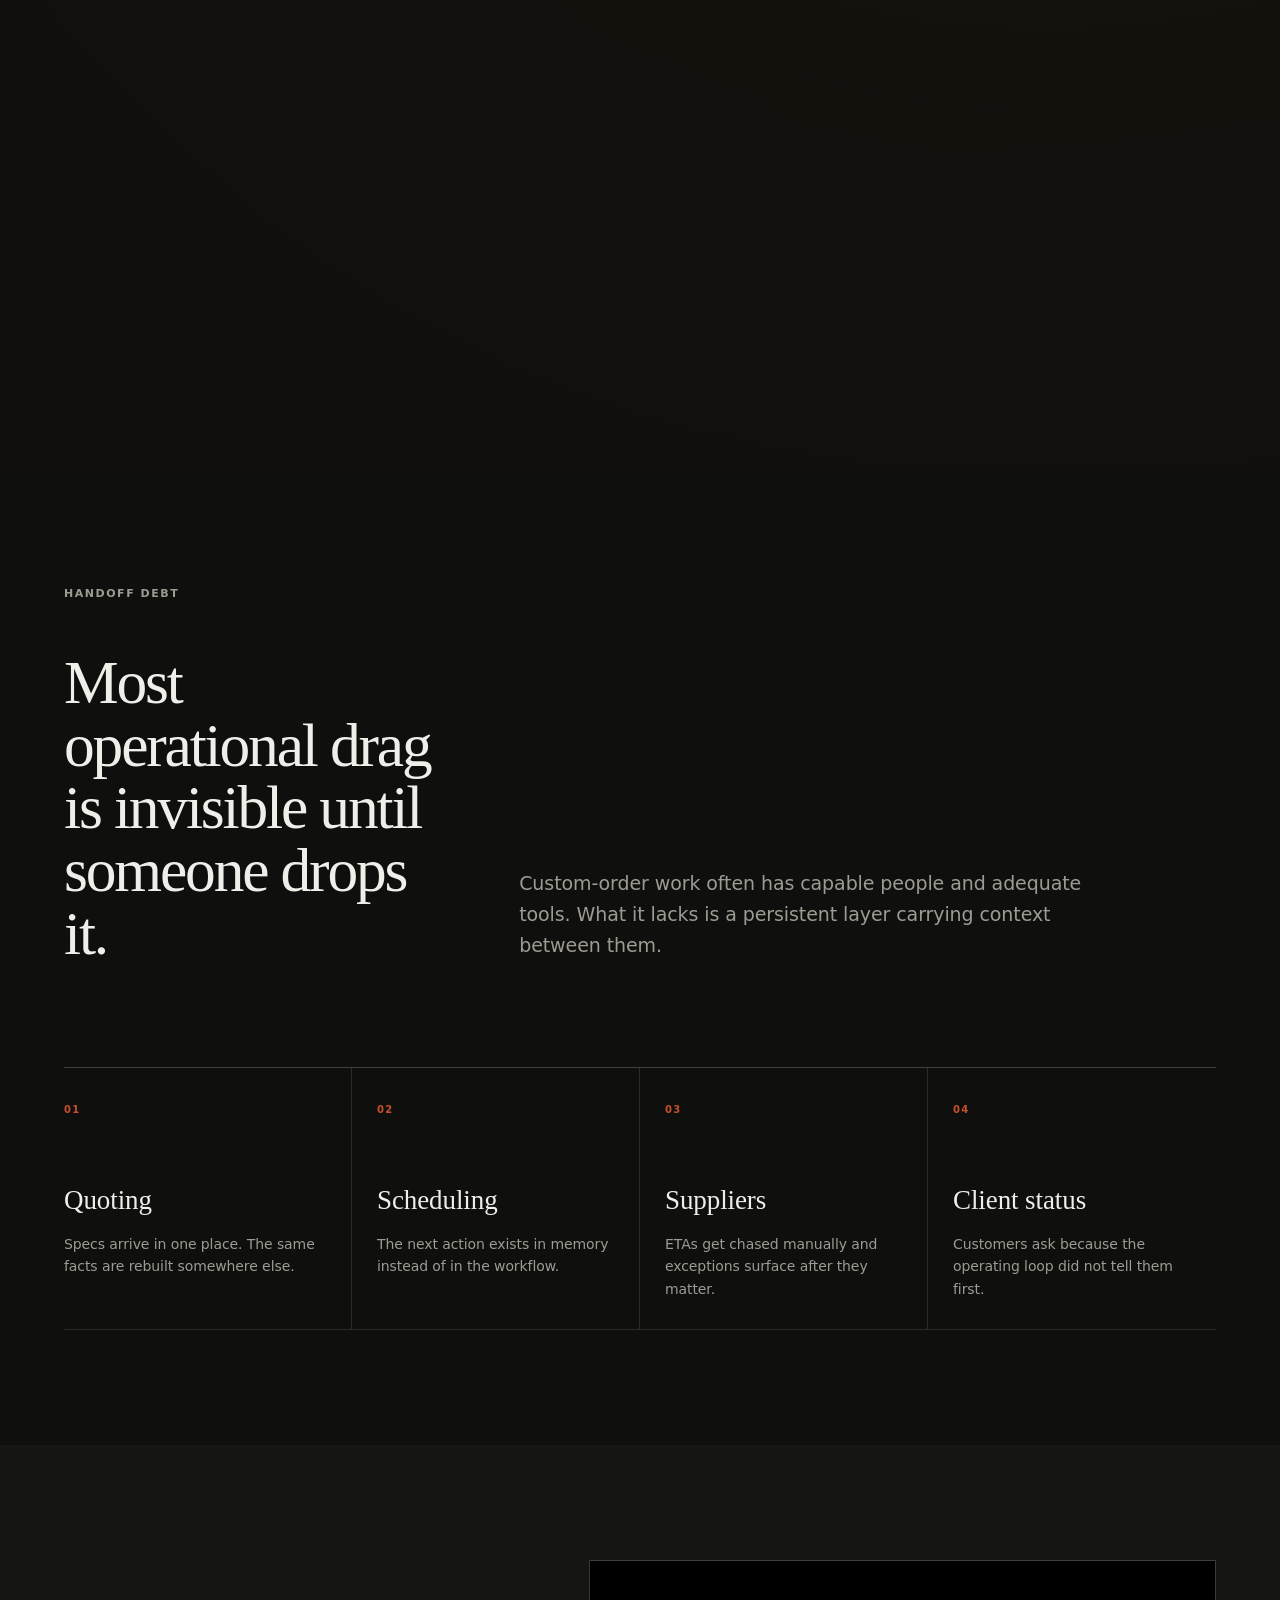
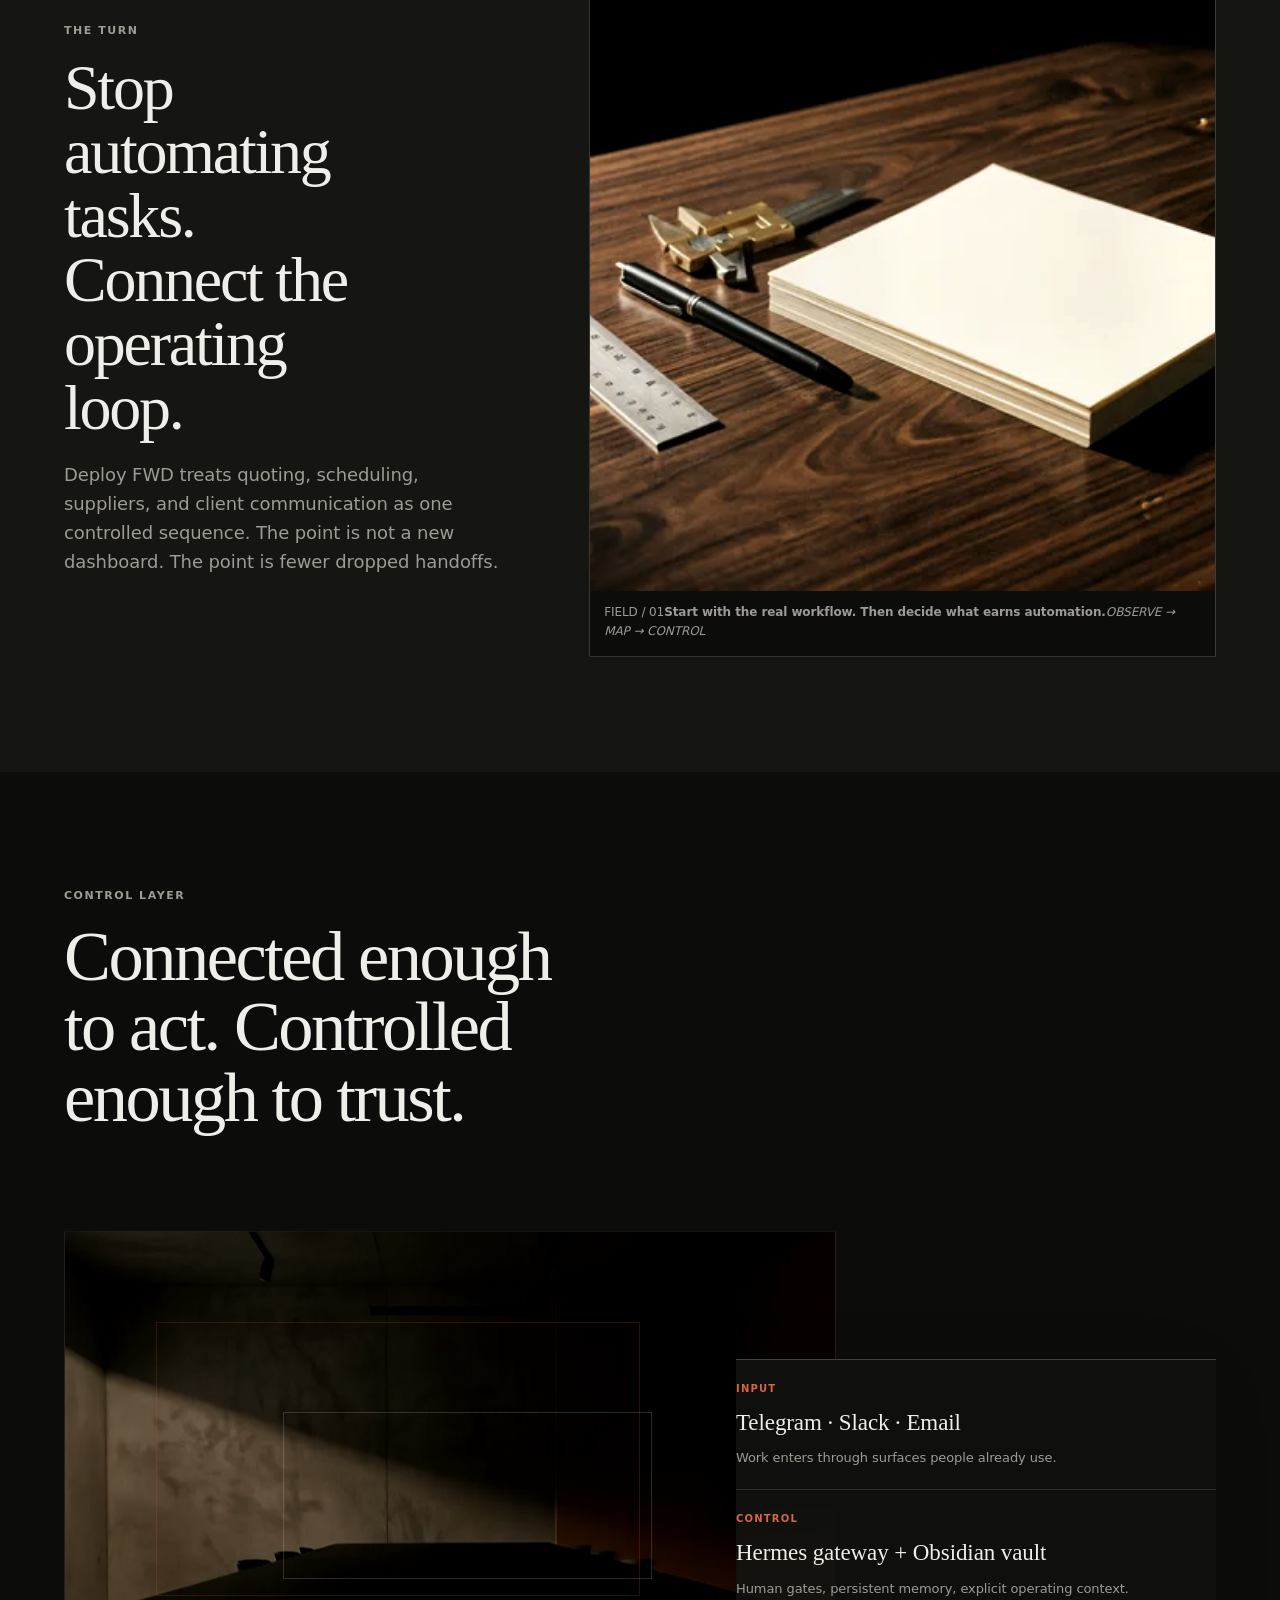
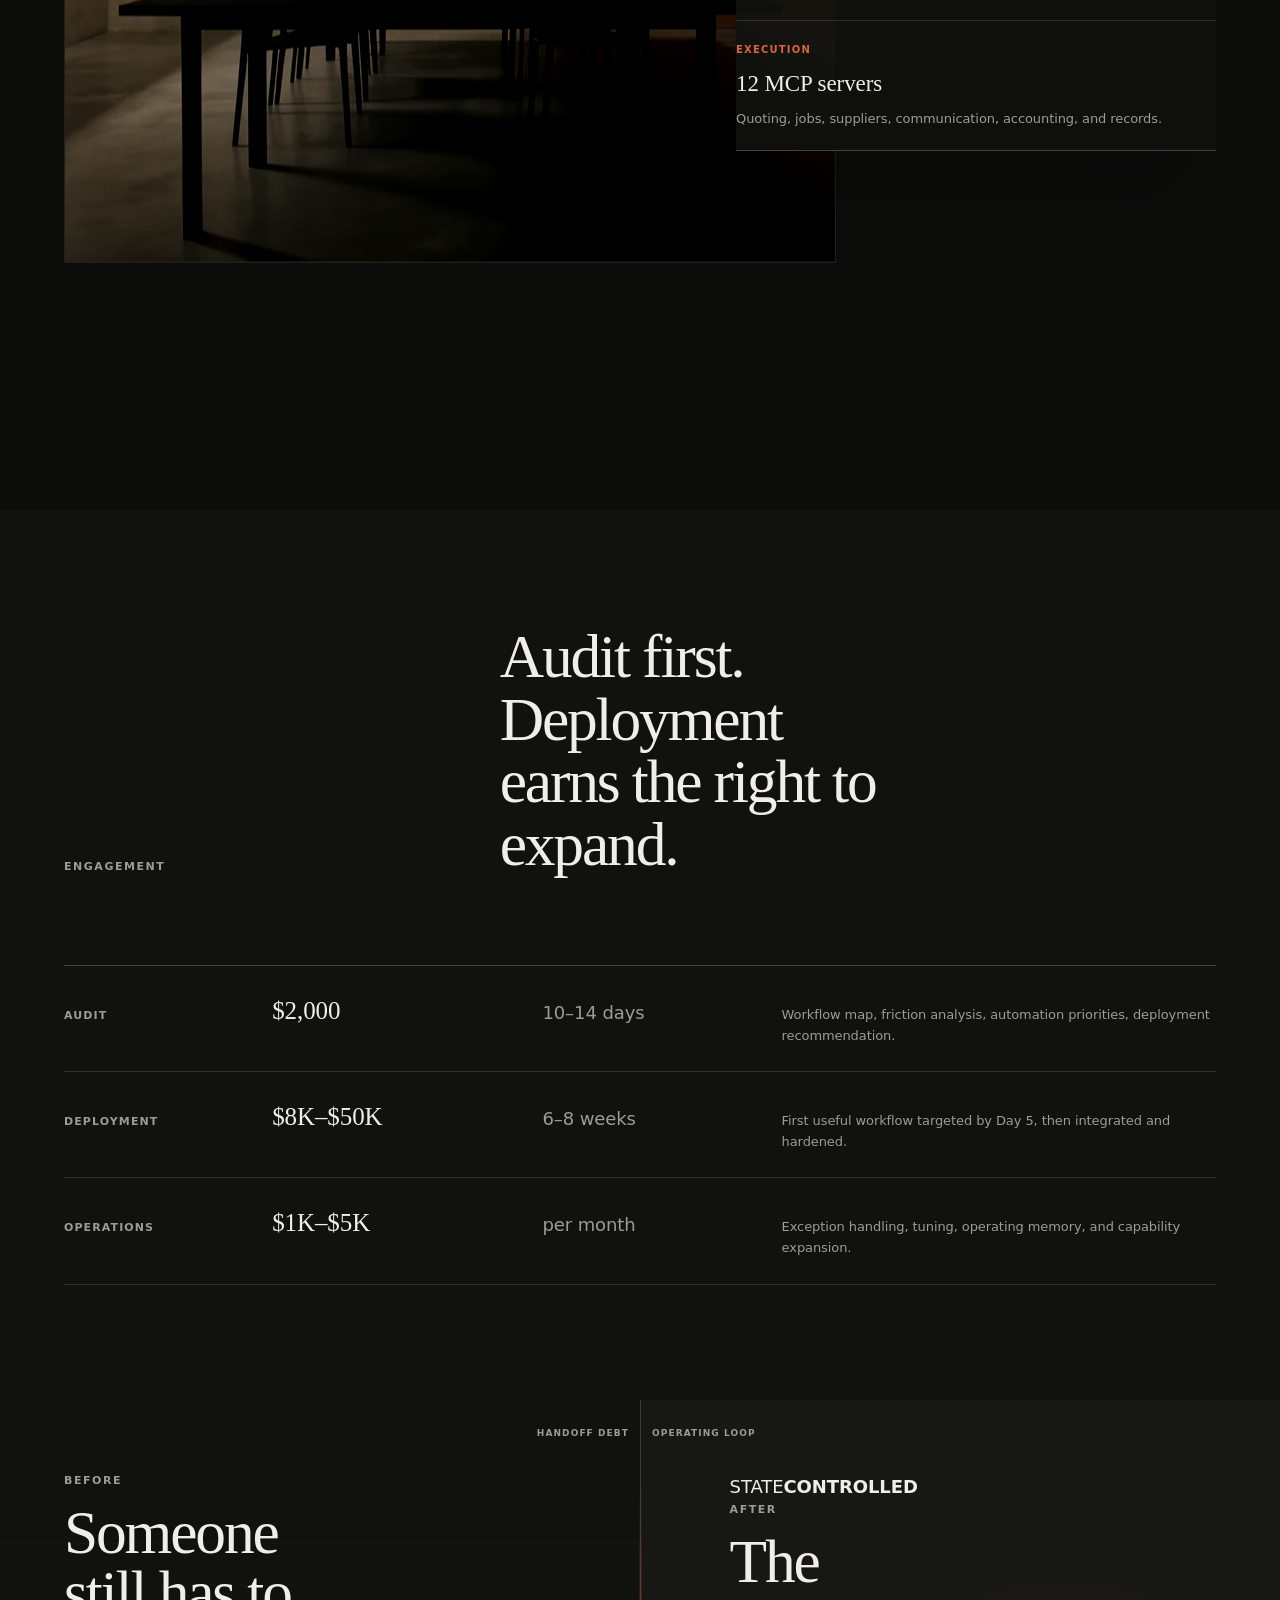
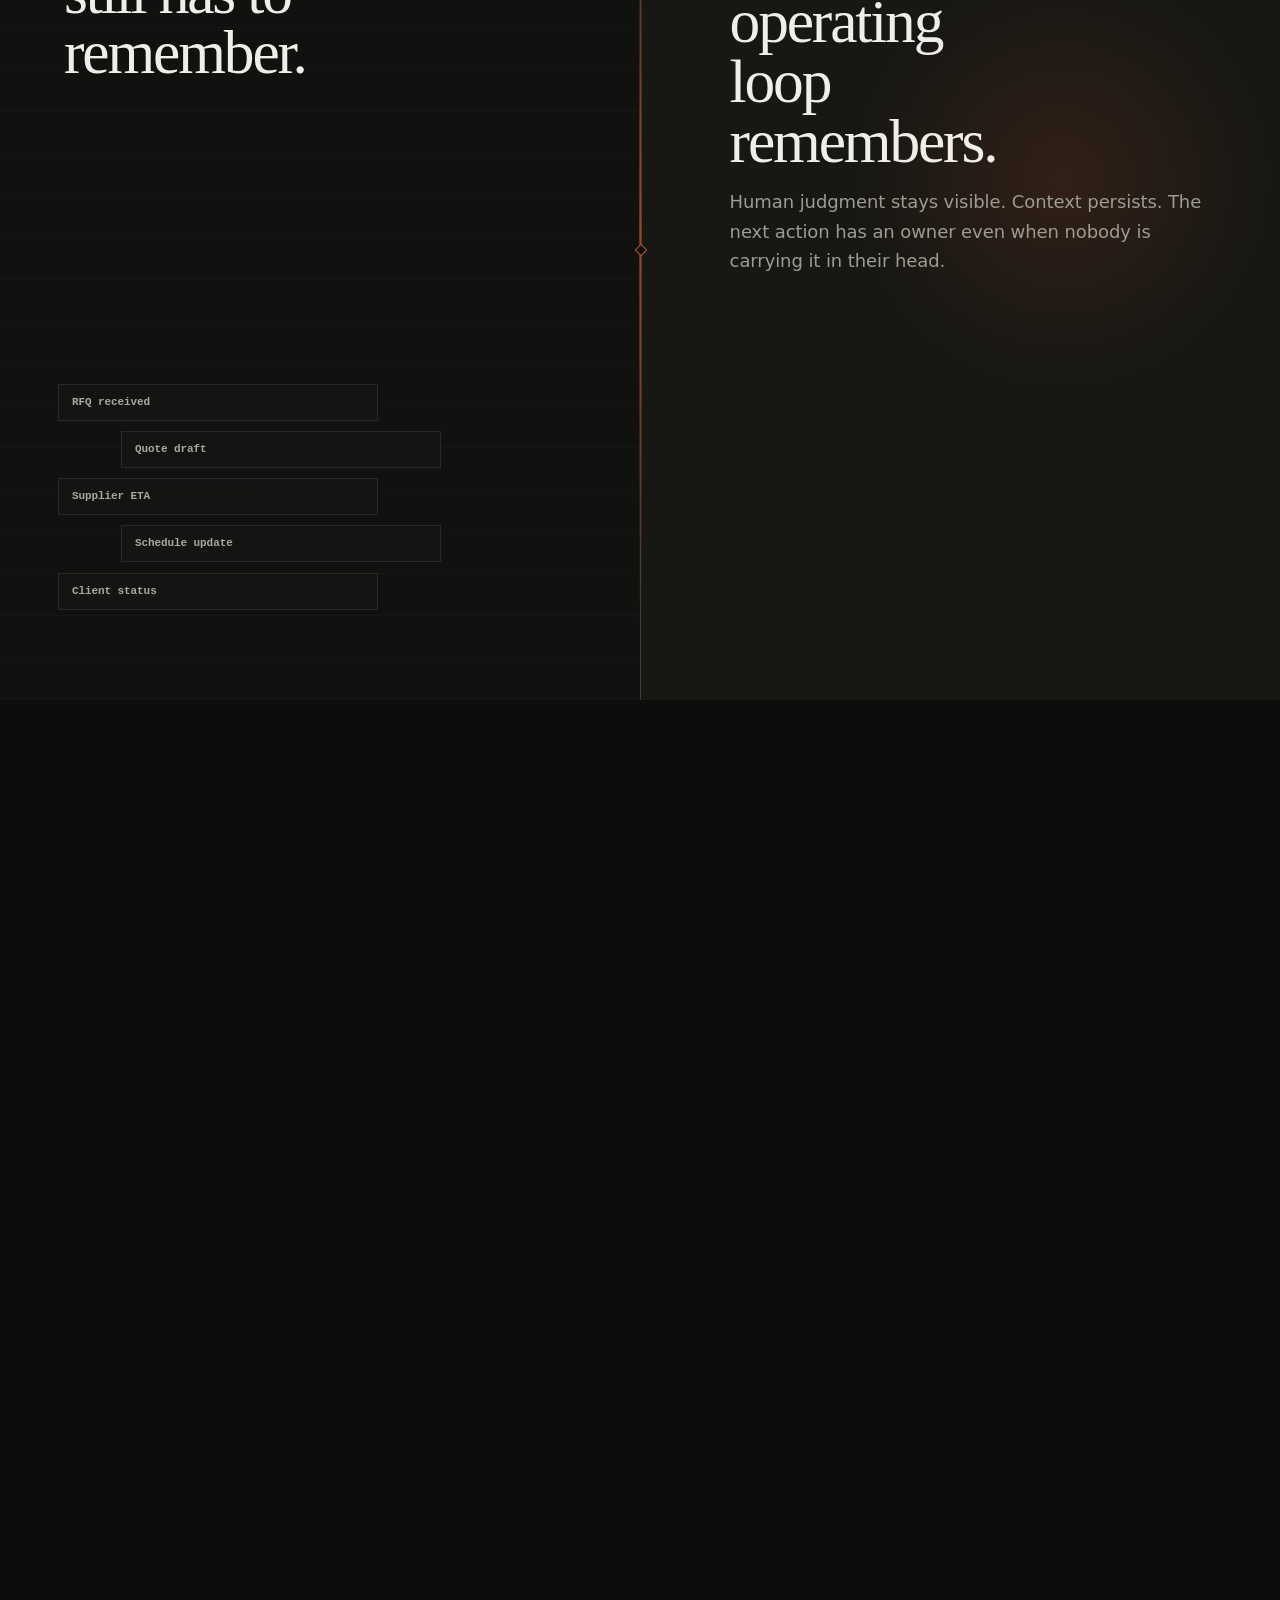
==== commit 17833f74: "preview: sync character pass" ====
--- a/deployfwd-preview/index.html
+++ b/deployfwd-preview/index.html
@@ -33,18 +33,25 @@
   <main id="main">
     <section class="df-hero-act" data-sc-act="pin" data-sc-span="2.3">
       <div data-sc-stage class="df-split-stage df-hero-stage">
+        <div class="df-ops-rail" aria-hidden="true">
+          <span>DF/OPS</span>
+          <i></i>
+          <span>SUPERVISED</span>
+          <span>04 HANDOFF DOMAINS</span>
+          <span>AUDIT 10–14D</span>
+        </div>
         <div class="df-half df-half-manual">
-          <div class="df-corner-mark">Deploy FWD</div>
+          <div class="df-corner-mark"><b>Deploy</b><span>FWD</span></div>
           <div class="df-hero-copy">
             <p class="df-label">The operation you have</p>
             <h1>People carry<br>the process.</h1>
             <p>Quotes, ETAs, schedules, and client updates survive because somebody remembers what happens next.</p>
           </div>
           <div class="df-handoff-stack" aria-hidden="true">
-            <span>RFQ waiting</span>
-            <span>Supplier ETA?</span>
-            <span>Schedule changed</span>
-            <span>Client asking again</span>
+            <span data-code="Q-17">RFQ waiting</span>
+            <span data-code="S-08">Supplier ETA?</span>
+            <span data-code="J-31">Schedule changed</span>
+            <span data-code="C-12">Client asking again</span>
           </div>
         </div>
 
@@ -56,7 +63,7 @@
             <p>A supervised operating layer moves the work between people and tools, with human judgment held exactly where it belongs.</p>
           </div>
           <div class="df-loop-mini" aria-hidden="true">
-            <span>Quote</span><i></i><span>Schedule</span><i></i><span>Supplier</span><i></i><span>Status</span>
+            <span data-state="01">Quote</span><i></i><span data-state="02">Schedule</span><i></i><span data-state="03">Supplier</span><i></i><span data-state="04">Status</span>
           </div>
         </div>
 
@@ -94,6 +101,7 @@
         </div>
 
         <figure class="df-turn-figure" data-sc-reveal="left" data-sc-reveal-at="0.12 0.58">
+          <div class="df-scan-corners" aria-hidden="true"><i></i><i></i><i></i><i></i></div>
           <img
             src="assets/deploy-fwd/hero-workflow-1120.webp"
             srcset="assets/deploy-fwd/hero-workflow-480.webp 480w, assets/deploy-fwd/hero-workflow-720.webp 720w, assets/deploy-fwd/hero-workflow-1120.webp 1120w"
@@ -101,7 +109,7 @@
             width="1120" height="630"
             loading="lazy" decoding="async"
             alt="Machinist ruler, pen, brass caliper and blank paper on a dark walnut surface">
-          <figcaption>Start with the real workflow. Then decide what earns automation.</figcaption>
+          <figcaption><span>FIELD / 01</span><strong>Start with the real workflow. Then decide what earns automation.</strong><em>OBSERVE → MAP → CONTROL</em></figcaption>
         </figure>
       </div>
     </section>
@@ -142,7 +150,7 @@
           <h2>Audit first. Deployment earns the right to expand.</h2>
         </div>
 
-        <div class="df-proof-steps">
+        <div class="df-proof-steps" data-register="ENGAGEMENT REGISTER">
           <article data-sc-in>
             <span>Audit</span>
             <strong>$2,000</strong>
@@ -183,6 +191,7 @@
 
         <div class="df-collapse-system">
           <div class="df-system-copy">
+            <div class="df-system-state" aria-hidden="true"><span>STATE</span><strong>CONTROLLED</strong><i></i></div>
             <p class="df-label">After</p>
             <h2>The operating loop remembers.</h2>
             <p>Human judgment stays visible. Context persists. The next action has an owner even when nobody is carrying it in their head.</p>
--- a/deployfwd-preview/assets/deploy-fwd.css
+++ b/deployfwd-preview/assets/deploy-fwd.css
@@ -1,4 +1,5 @@
 :root {
+  --df-accent-text: #d56545;
   --sc-canvas: #0d0e0c;
   --sc-surface: #151612;
   --sc-ink: #f0eee8;
@@ -885,3 +886,145 @@
     transform: none !important;
   }
 }
+
+
+/* Production mobile hardening */
+.df-control-spec dt,
+.df-human-gate { color: var(--df-accent-text); }
+
+.df-skip { left: calc(16px + env(safe-area-inset-left)); }
+.df-skip:focus { top: calc(16px + env(safe-area-inset-top)); }
+
+.df-corner-mark,
+.df-motion-link {
+  top: max(clamp(22px, 4vw, 48px), calc(env(safe-area-inset-top) + 12px));
+}
+.df-corner-mark {
+  left: max(clamp(22px, 4vw, 58px), calc(env(safe-area-inset-left) + 16px));
+}
+.df-motion-link {
+  right: max(clamp(22px, 4vw, 58px), calc(env(safe-area-inset-right) + 16px));
+  display: inline-flex;
+  min-width: 44px;
+  min-height: 44px;
+  align-items: center;
+  justify-content: flex-end;
+}
+
+.df-final-cta {
+  right: max(6%, calc(env(safe-area-inset-right) + 12px));
+  bottom: max(6%, calc(env(safe-area-inset-bottom) + 14px));
+}
+
+.df-cta-fallback {
+  display: flex;
+  min-height: 44px;
+  margin-top: 10px;
+  gap: 10px;
+  align-items: center;
+}
+.df-cta-fallback button {
+  min-height: 44px;
+  padding: 0;
+  border: 0;
+  background: transparent;
+  color: var(--df-accent-text);
+  font: 700 11px/1 var(--sc-font-text);
+  letter-spacing: .08em;
+  text-transform: uppercase;
+  cursor: pointer;
+}
+.df-cta-fallback span {
+  margin: 0;
+  color: var(--sc-ink-soft);
+  font-size: 11px;
+}
+
+.df-mobile-audit { display: none; }
+
+@media (max-width: 700px) {
+  .df-mobile-audit {
+    position: fixed;
+    right: calc(14px + env(safe-area-inset-right));
+    bottom: calc(14px + env(safe-area-inset-bottom));
+    z-index: 80;
+    display: inline-flex;
+    min-height: 44px;
+    padding: 0 14px;
+    gap: 12px;
+    align-items: center;
+    border: 1px solid rgba(255,255,255,.16);
+    background: rgba(17,18,15,.94);
+    box-shadow: 0 12px 34px rgba(0,0,0,.28);
+    color: #f0eee8;
+    font-size: 11px;
+    font-weight: 700;
+    letter-spacing: .08em;
+    text-decoration: none;
+    text-transform: uppercase;
+    opacity: 0;
+    pointer-events: none;
+    transform: translateY(10px);
+    transition: opacity 160ms linear, transform 160ms ease-out;
+  }
+  .df-mobile-audit strong {
+    color: var(--df-accent-text);
+    font-size: 11px;
+  }
+  .df-mobile-audit.is-visible {
+    opacity: 1;
+    pointer-events: auto;
+    transform: none;
+  }
+
+  .df-half-system .df-hero-copy,
+  .df-hero-copy {
+    left: max(24px, calc(env(safe-area-inset-left) + 16px));
+    right: max(24px, calc(env(safe-area-inset-right) + 16px));
+  }
+
+  .df-final-cta {
+    right: max(5%, calc(env(safe-area-inset-right) + 12px));
+    bottom: max(6%, calc(env(safe-area-inset-bottom) + 14px));
+  }
+}
+
+@media (max-height: 500px) and (orientation: landscape) {
+  .df-hero-copy { bottom: 22px; }
+  .df-hero-copy h1,
+  .df-hero-copy h2 {
+    margin: 8px 0 10px;
+    font-size: clamp(30px, 9vh, 38px);
+  }
+  .df-hero-copy p:last-child {
+    max-width: 42ch;
+    font-size: 12px;
+  }
+  .df-corner-mark,
+  .df-motion-link {
+    top: max(8px, calc(env(safe-area-inset-top) + 6px));
+  }
+  .df-collapse-copy,
+  .df-system-copy { top: 20px; }
+  .df-collapse-copy h2,
+  .df-system-copy h2 {
+    margin-top: 8px;
+    font-size: clamp(26px, 9vh, 34px);
+  }
+  .df-system-copy > p:last-child { font-size: 12px; }
+  .df-operating-loop {
+    width: 54%;
+    bottom: 3%;
+  }
+  .df-final-cta {
+    width: 48%;
+    padding-top: 9px;
+  }
+  .df-final-cta p,
+  .df-final-cta span { font-size: 10px; }
+  .df-final-cta a { font-size: 21px; }
+}
+
+@media (prefers-reduced-motion: reduce) {
+  .df-mobile-audit { transition: none; }
+}
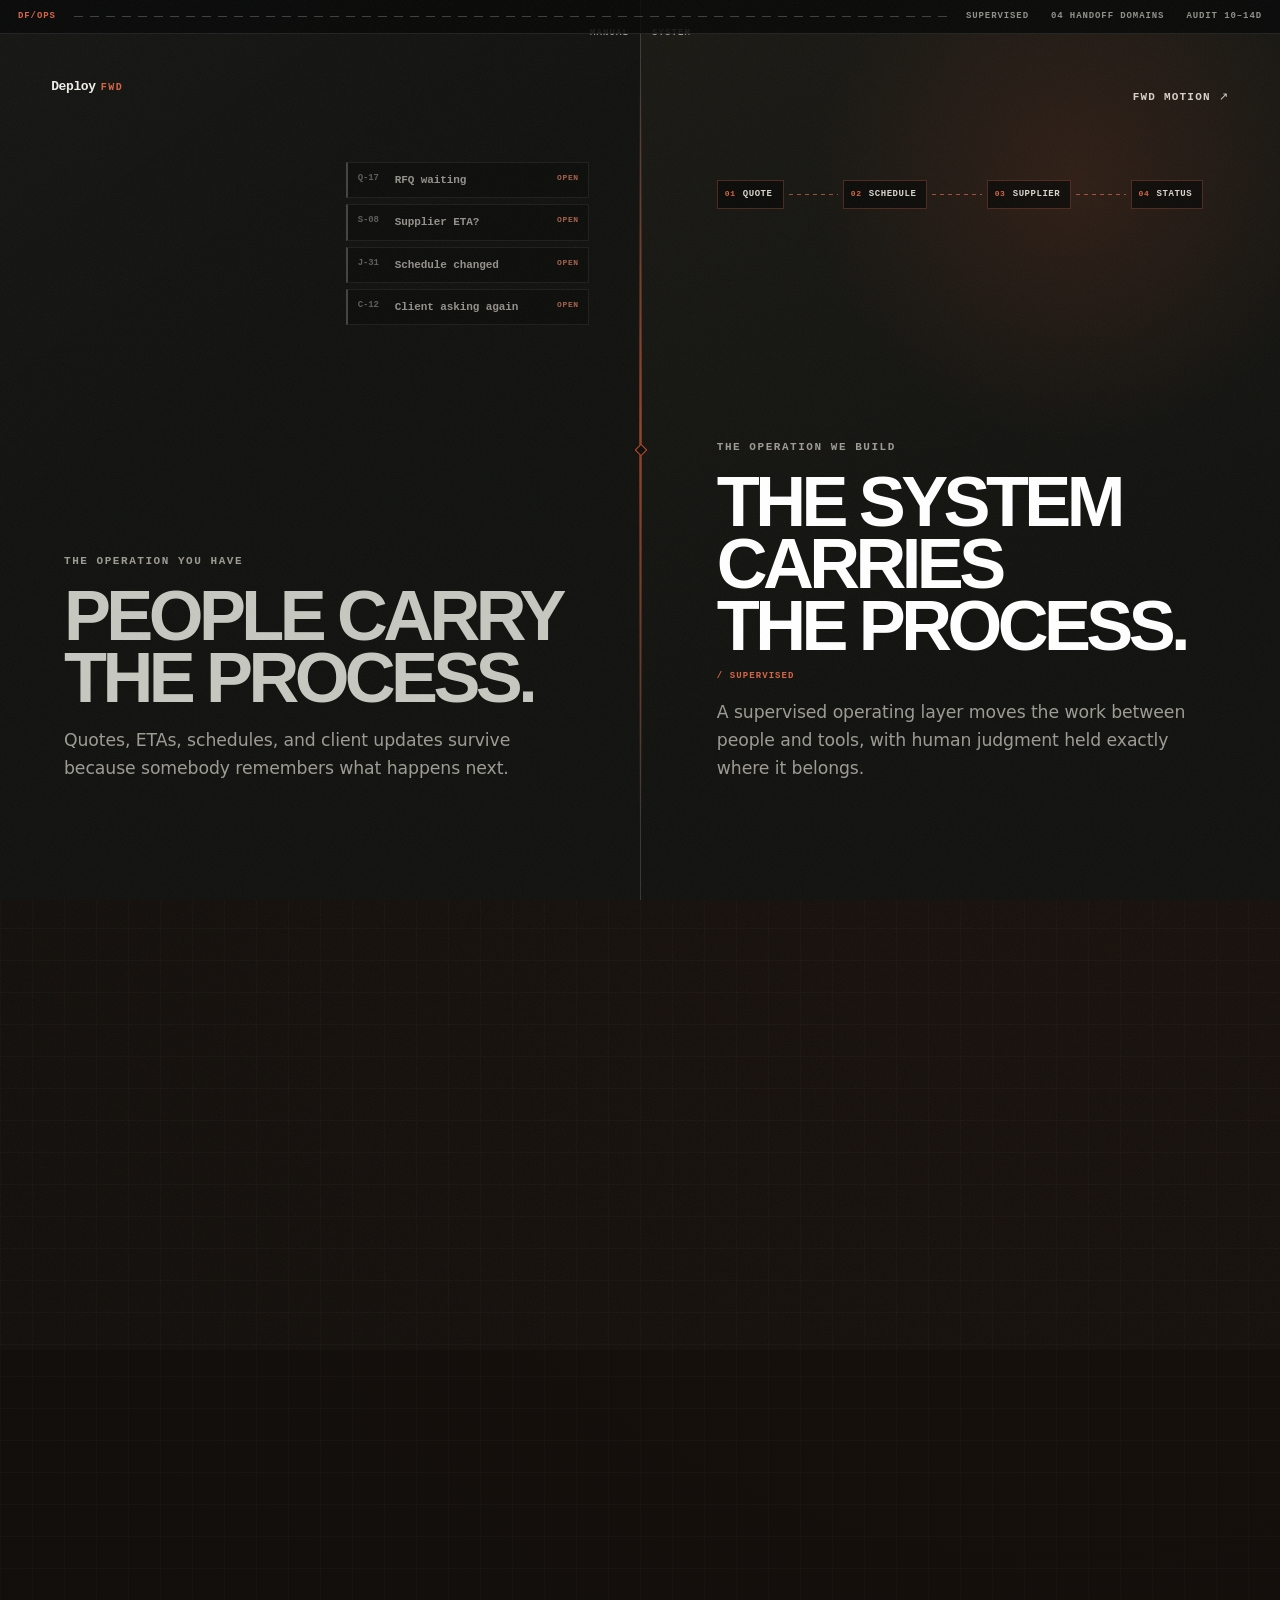
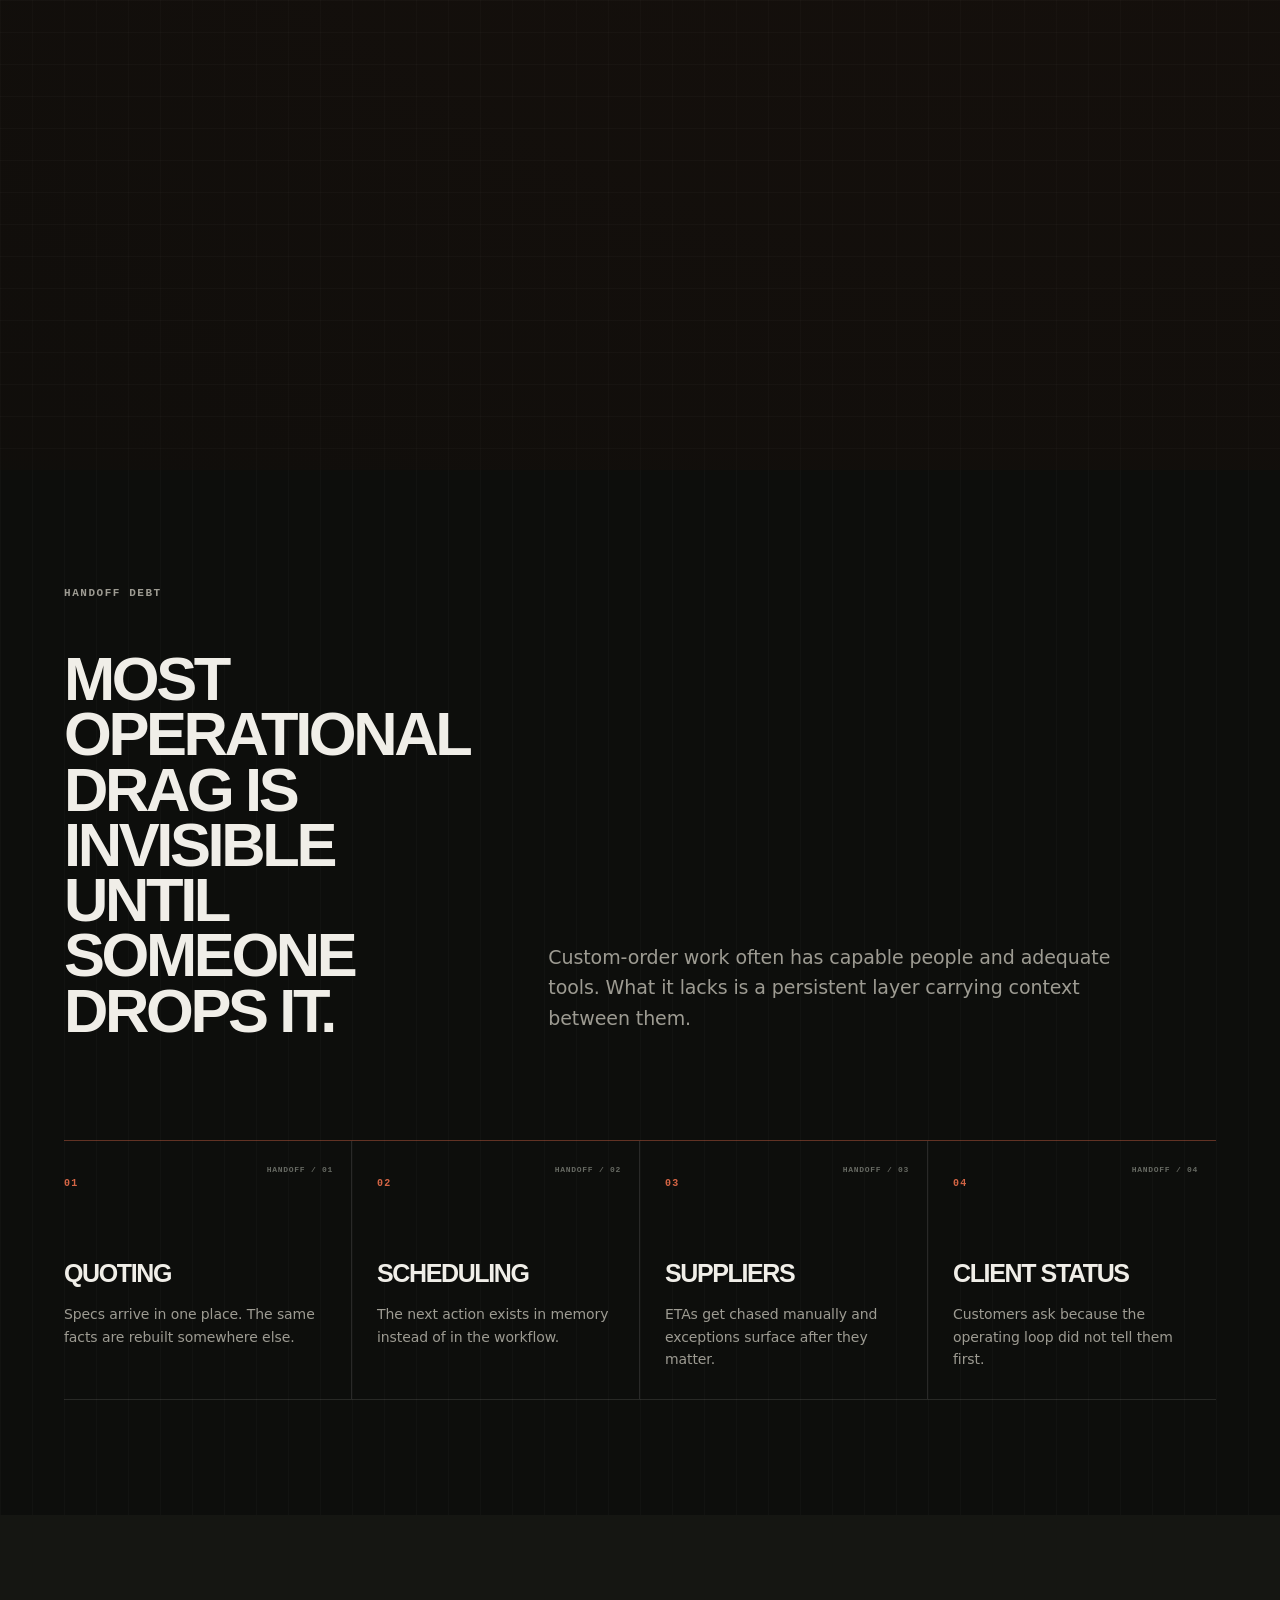
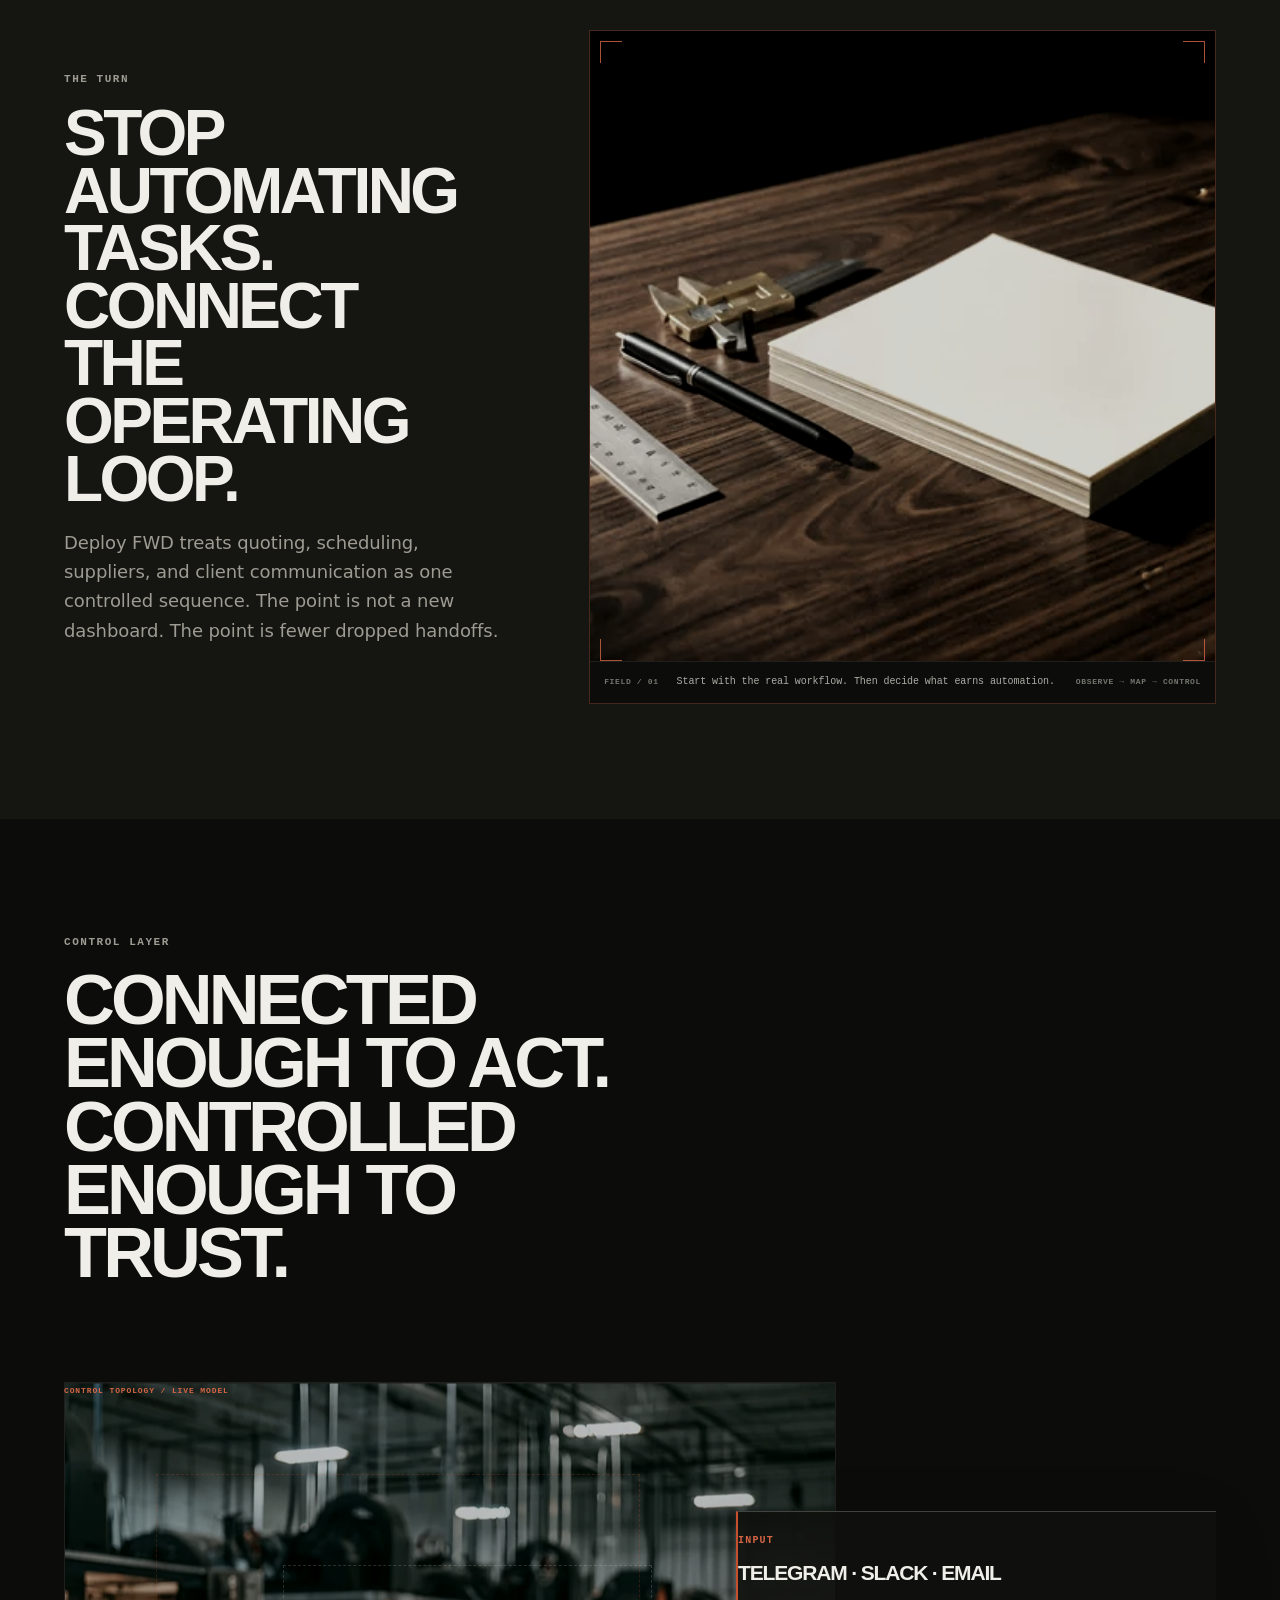
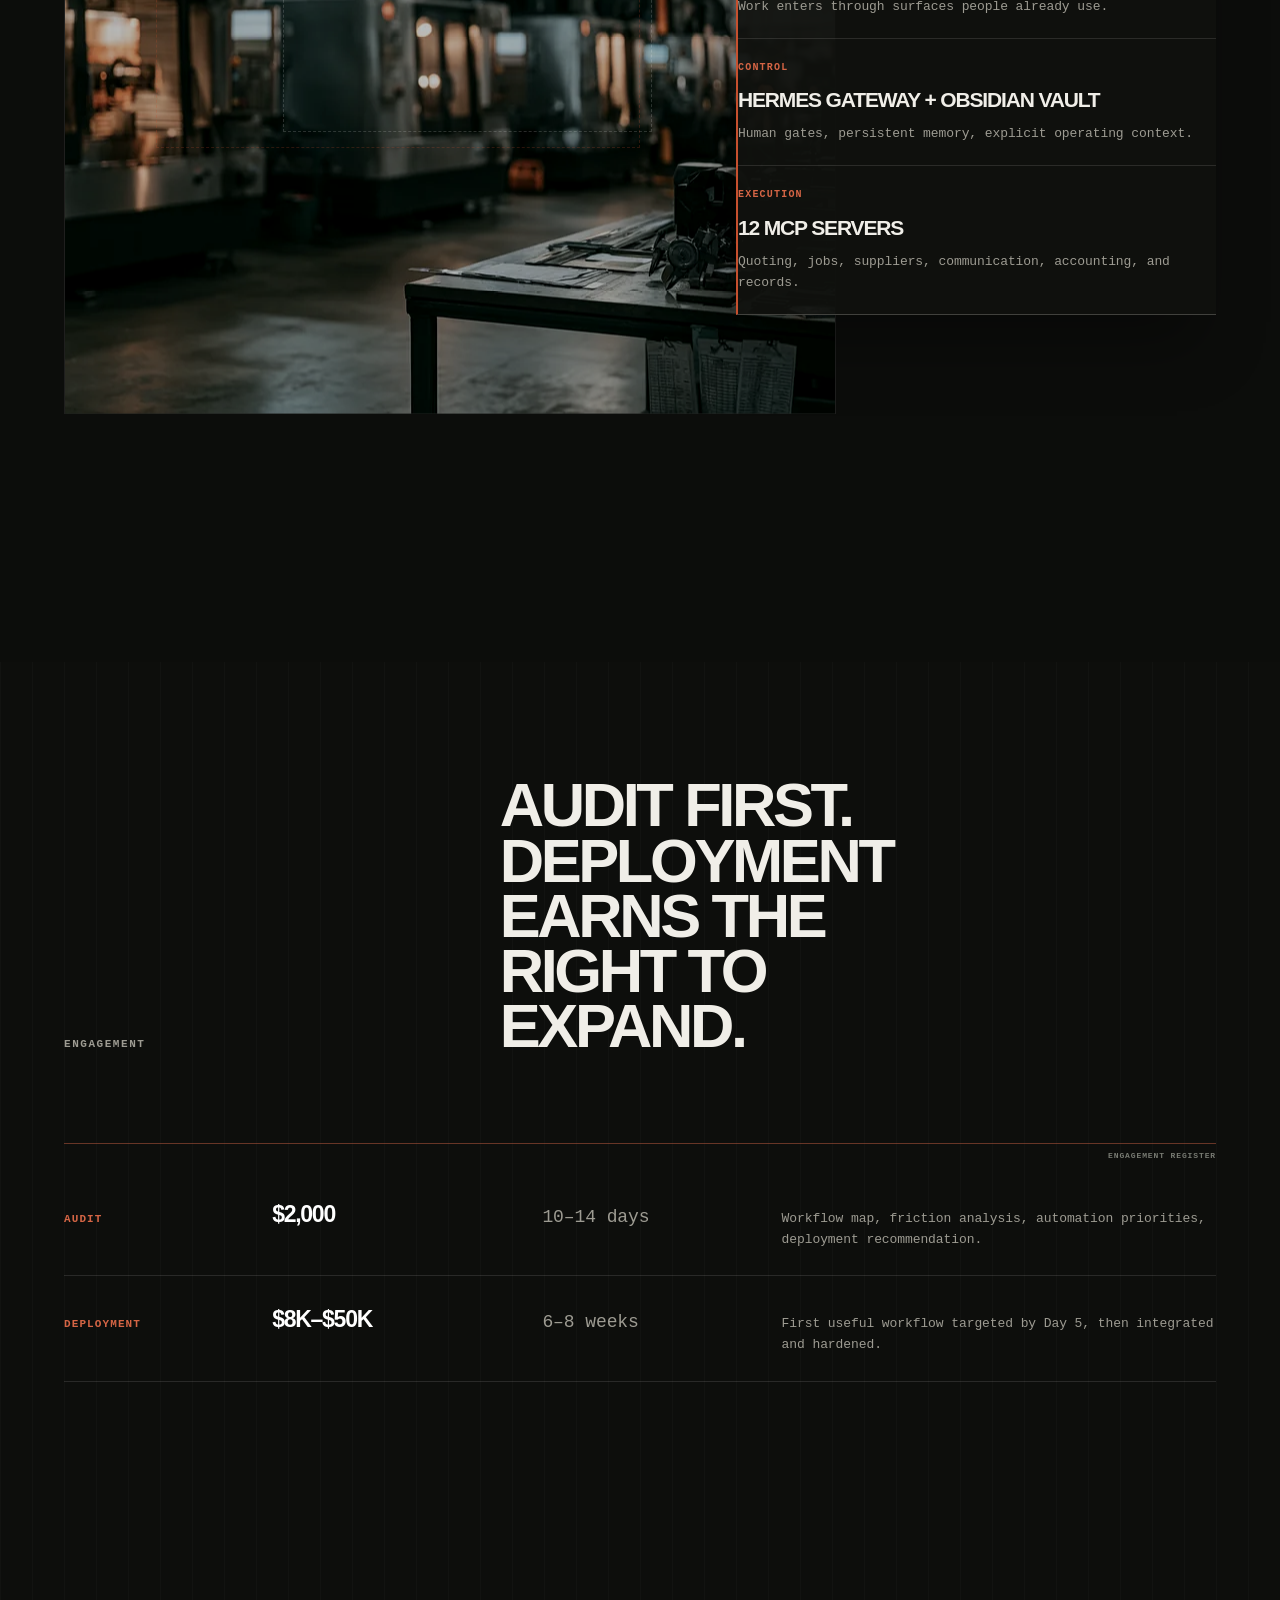
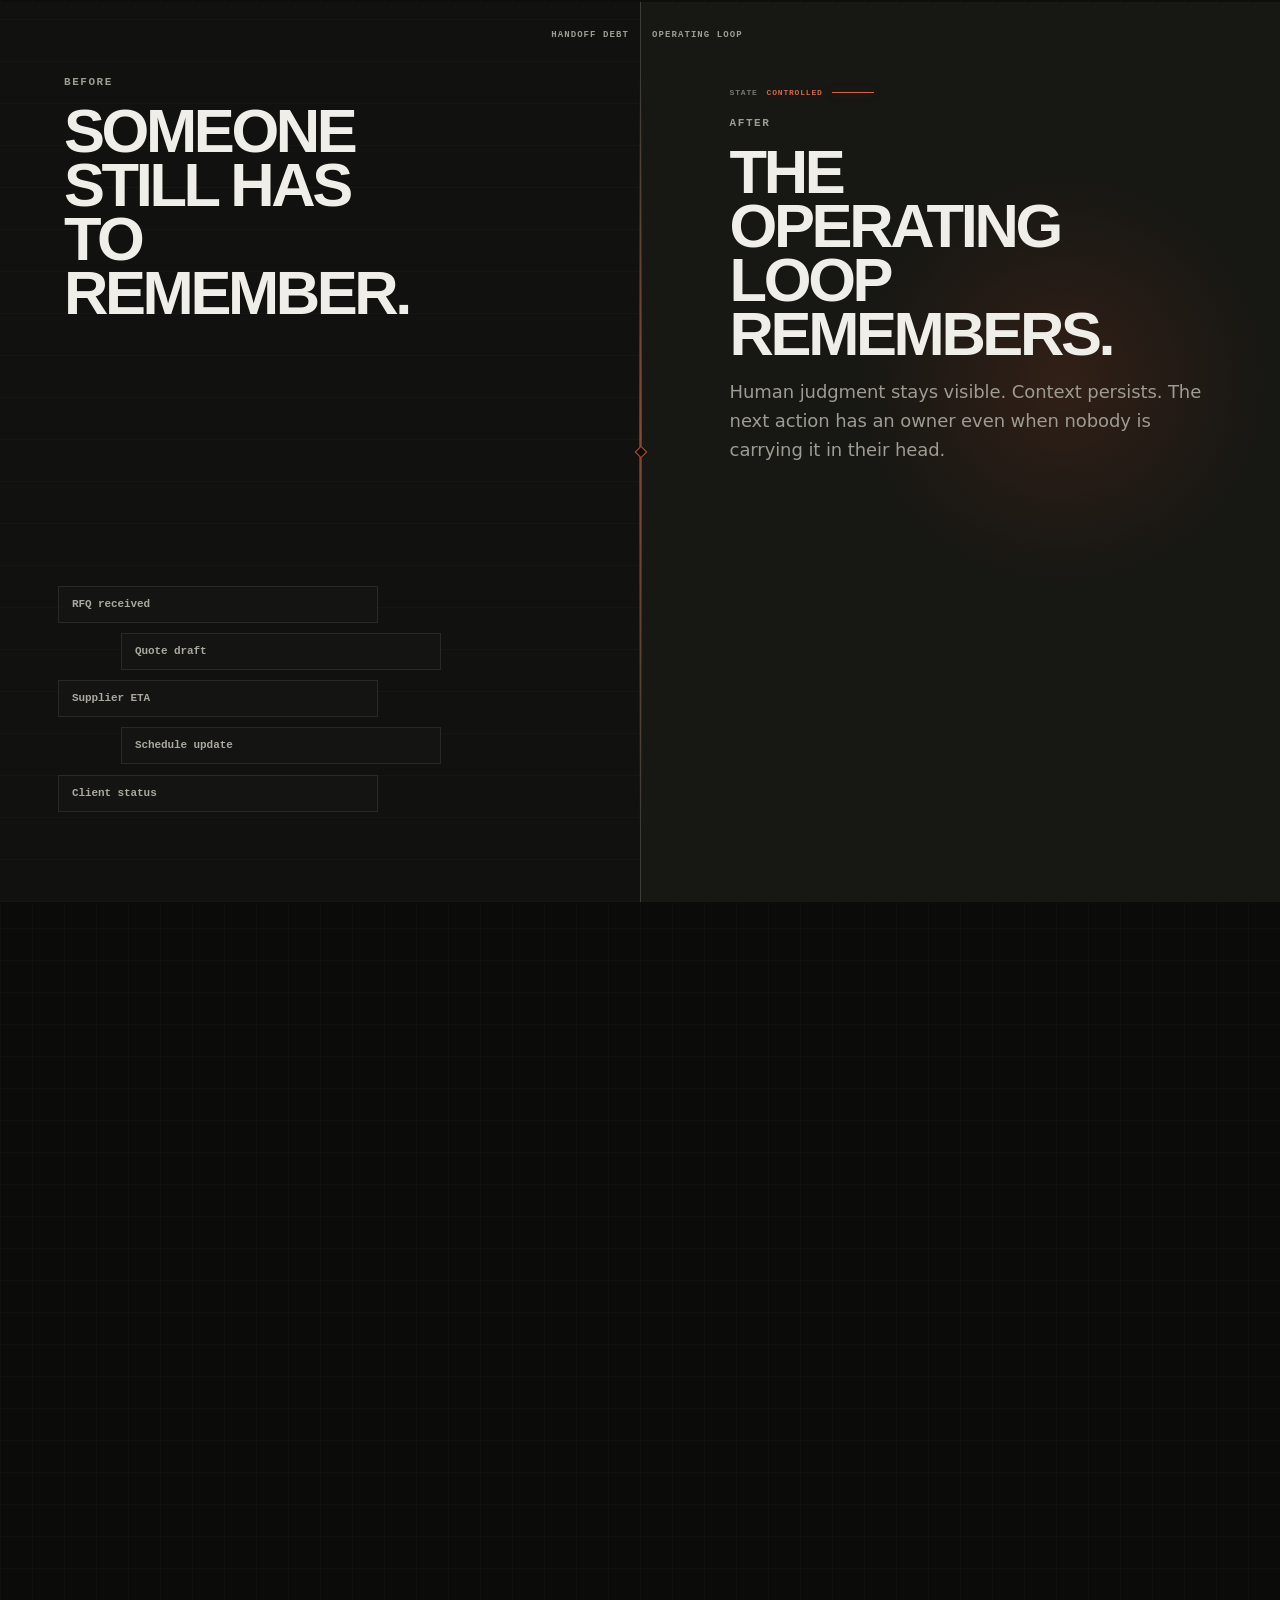
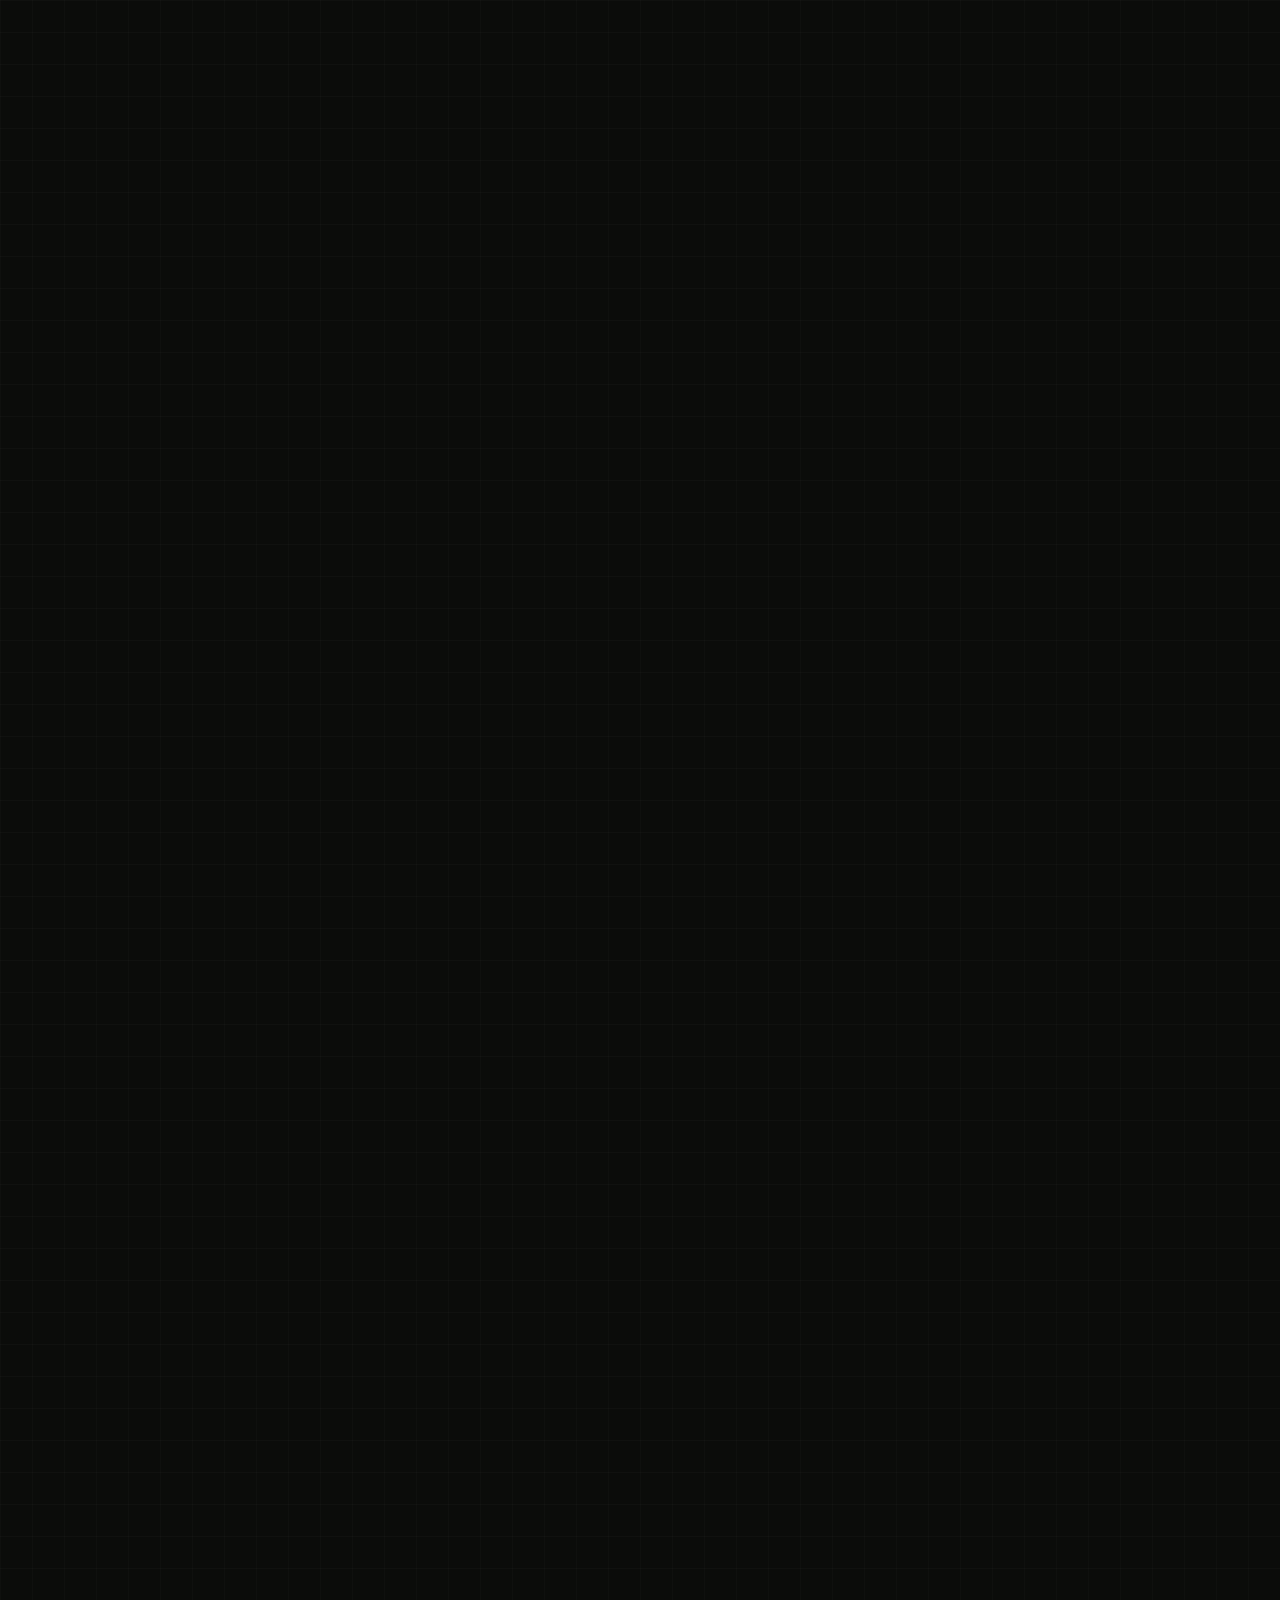
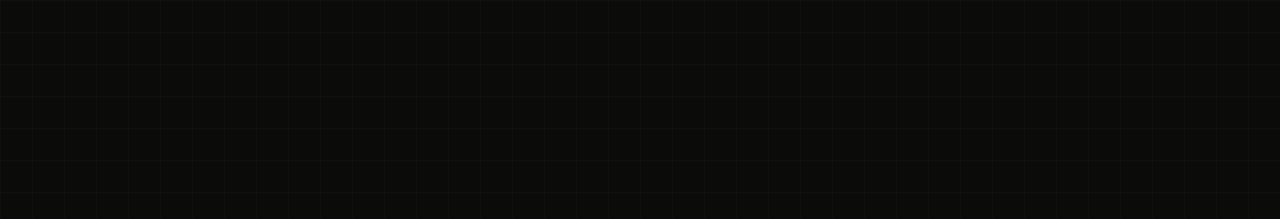
==== commit b5b1f2d9: "preview: sync MuAPI media pass" ====
--- a/deployfwd-preview/index.html
+++ b/deployfwd-preview/index.html
@@ -129,7 +129,7 @@
               sizes="(max-width: 900px) 92vw, 66vw"
               width="1120" height="630"
               loading="lazy" decoding="async"
-              alt="An empty boardroom in concrete and blackened steel, lit by a single warm source">
+              alt="Precision fabrication shop with CNC work cells, a steel workbench, job travelers and inspection tools">
           </div>
           <div class="df-control-plane df-control-plane-a" data-sc-parallax="0.38" aria-hidden="true"></div>
           <div class="df-control-plane df-control-plane-b" data-sc-parallax="0.82" aria-hidden="true"></div>
--- a/deployfwd-preview/assets/deploy-fwd.css
+++ b/deployfwd-preview/assets/deploy-fwd.css
@@ -1028,3 +1028,422 @@
 @media (prefers-reduced-motion: reduce) {
   .df-mobile-audit { transition: none; }
 }
+
+
+/* ============================================================
+   Character pass — Deploy FWD / operational control plane
+   ============================================================ */
+.df-page {
+  --df-display: "Arial Narrow", "Aptos Narrow", "Helvetica Neue", Arial, sans-serif;
+  --df-mono: ui-monospace, SFMono-Regular, Menlo, Monaco, Consolas, monospace;
+  background:
+    linear-gradient(rgba(255,255,255,.018) 1px, transparent 1px),
+    linear-gradient(90deg, rgba(255,255,255,.014) 1px, transparent 1px),
+    radial-gradient(circle at 82% 8%, rgba(198,80,46,.07), transparent 30%),
+    #0b0c0a;
+  background-size: 32px 32px, 32px 32px, auto, auto;
+}
+
+.df-page h1,
+.df-page h2,
+.df-page h3,
+.df-debt-grid strong,
+.df-control-spec dd,
+.df-proof-steps strong,
+.df-final-cta a {
+  font-family: var(--df-display);
+  font-weight: 700;
+  letter-spacing: -.055em;
+}
+
+.df-label,
+.df-corner-mark,
+.df-motion-link,
+.df-divider span,
+.df-collapse-divider span {
+  font-family: var(--df-mono);
+}
+
+.df-hero-stage::after,
+.df-collapse-stage::after {
+  content: "";
+  position: absolute;
+  inset: 0;
+  z-index: 2;
+  pointer-events: none;
+  background:
+    linear-gradient(90deg, transparent calc(25% - .5px), rgba(255,255,255,.025) 25%, transparent calc(25% + .5px)),
+    linear-gradient(90deg, transparent calc(75% - .5px), rgba(255,255,255,.025) 75%, transparent calc(75% + .5px));
+}
+
+.df-ops-rail {
+  position: absolute;
+  top: 0;
+  left: 0;
+  right: 0;
+  z-index: 12;
+  display: grid;
+  grid-template-columns: auto minmax(60px, 1fr) auto auto auto;
+  align-items: center;
+  min-height: 34px;
+  padding: 0 max(18px, env(safe-area-inset-right)) 0 max(18px, env(safe-area-inset-left));
+  border-bottom: 1px solid rgba(255,255,255,.1);
+  background: rgba(8,9,8,.86);
+  color: #8e9189;
+  font: 700 9px/1 var(--df-mono);
+  letter-spacing: .1em;
+  text-transform: uppercase;
+}
+.df-ops-rail span:first-child { color: var(--df-accent-text); }
+.df-ops-rail i {
+  height: 1px;
+  margin: 0 18px;
+  background:
+    repeating-linear-gradient(90deg, rgba(255,255,255,.22) 0 9px, transparent 9px 16px);
+}
+.df-ops-rail span + span { margin-left: 22px; }
+
+.df-corner-mark,
+.df-motion-link {
+  top: max(clamp(56px, 6vw, 76px), calc(env(safe-area-inset-top) + 48px));
+}
+.df-corner-mark {
+  display: inline-flex;
+  align-items: baseline;
+  gap: 5px;
+  font-size: 10px;
+}
+.df-corner-mark b {
+  color: #f0eee8;
+  font-size: 13px;
+  letter-spacing: -.03em;
+  text-transform: none;
+}
+.df-corner-mark span {
+  color: var(--df-accent-text);
+  font-size: 10px;
+  letter-spacing: .16em;
+}
+
+.df-hero-copy {
+  max-width: 650px;
+}
+.df-hero-copy h1,
+.df-hero-copy h2 {
+  text-transform: uppercase;
+  font-size: clamp(49px, 5.5vw, 86px);
+  line-height: .88;
+  letter-spacing: -.065em;
+}
+.df-half-manual .df-hero-copy h1 {
+  color: #c6c8c0;
+}
+.df-half-system .df-hero-copy h2 {
+  color: #fff;
+}
+.df-half-system .df-hero-copy h2::after {
+  content: " / SUPERVISED";
+  display: block;
+  margin-top: 15px;
+  color: var(--df-accent-text);
+  font: 700 9px/1 var(--df-mono);
+  letter-spacing: .12em;
+}
+
+.df-handoff-stack {
+  transform: none;
+  gap: 6px;
+}
+.df-handoff-stack span {
+  position: relative;
+  padding: 10px 12px 10px 47px;
+  border-left: 2px solid #50534d;
+  background: rgba(12,13,11,.84);
+  box-shadow: none;
+}
+.df-handoff-stack span::before {
+  content: attr(data-code);
+  position: absolute;
+  left: 10px;
+  color: #70736c;
+  font-size: 9px;
+}
+.df-handoff-stack span::after {
+  content: "OPEN";
+  position: absolute;
+  right: 9px;
+  color: #d1785e;
+  font-size: 8px;
+  letter-spacing: .08em;
+}
+.df-handoff-stack span:nth-child(n) { transform: none; }
+
+.df-loop-mini {
+  gap: 5px;
+  font-size: 9px;
+}
+.df-loop-mini span {
+  position: relative;
+  padding: 9px 10px 9px 25px;
+  border-color: rgba(213,101,69,.32);
+  background: rgba(8,9,8,.72);
+}
+.df-loop-mini span::before {
+  content: attr(data-state);
+  position: absolute;
+  left: 7px;
+  color: var(--df-accent-text);
+  font-size: 8px;
+}
+.df-loop-mini i {
+  background: repeating-linear-gradient(90deg, rgba(213,101,69,.7) 0 4px, transparent 4px 8px);
+}
+
+.df-flow-section,
+.df-proof-section {
+  background:
+    linear-gradient(90deg, rgba(255,255,255,.018) 1px, transparent 1px) 0 0 / 32px 32px,
+    #0d0e0c;
+}
+
+.df-flow-head h2,
+.df-turn-copy h2,
+.df-control-head h2,
+.df-proof-line h2 {
+  text-transform: uppercase;
+  line-height: .9;
+}
+
+.df-debt-grid {
+  counter-reset: debt;
+  border-top-color: rgba(213,101,69,.42);
+}
+.df-debt-grid article {
+  position: relative;
+  counter-increment: debt;
+}
+.df-debt-grid article::after {
+  content: "HANDOFF / " counter(debt, decimal-leading-zero);
+  position: absolute;
+  right: 18px;
+  top: 25px;
+  color: #666962;
+  font: 700 8px/1 var(--df-mono);
+  letter-spacing: .09em;
+}
+.df-debt-grid strong {
+  font-size: 25px;
+  text-transform: uppercase;
+}
+.df-debt-grid span {
+  color: var(--df-accent-text);
+  font-family: var(--df-mono);
+}
+
+.df-turn-figure {
+  position: relative;
+  overflow: visible;
+  border-color: rgba(213,101,69,.3);
+}
+.df-turn-figure::before {
+  content: "FIELD CAPTURE / WORKFLOW OBSERVATION";
+  position: absolute;
+  top: -24px;
+  left: 0;
+  color: #777a72;
+  font: 700 8px/1 var(--df-mono);
+  letter-spacing: .1em;
+}
+.df-turn-figure img {
+  filter: saturate(.48) contrast(1.12) brightness(.82);
+}
+.df-scan-corners {
+  position: absolute;
+  inset: 10px 10px 42px;
+  z-index: 3;
+  pointer-events: none;
+}
+.df-scan-corners i {
+  position: absolute;
+  width: 22px;
+  height: 22px;
+  border-color: rgba(213,101,69,.8);
+  border-style: solid;
+}
+.df-scan-corners i:nth-child(1) { left: 0; top: 0; border-width: 1px 0 0 1px; }
+.df-scan-corners i:nth-child(2) { right: 0; top: 0; border-width: 1px 1px 0 0; }
+.df-scan-corners i:nth-child(3) { right: 0; bottom: 0; border-width: 0 1px 1px 0; }
+.df-scan-corners i:nth-child(4) { left: 0; bottom: 0; border-width: 0 0 1px 1px; }
+
+.df-turn-figure figcaption {
+  display: grid;
+  grid-template-columns: auto 1fr auto;
+  gap: 18px;
+  align-items: center;
+  padding: 12px 14px;
+  border-top: 1px solid rgba(255,255,255,.08);
+  font-family: var(--df-mono);
+}
+.df-turn-figure figcaption span,
+.df-turn-figure figcaption em {
+  color: #72766e;
+  font-size: 8px;
+  font-style: normal;
+  font-weight: 700;
+  letter-spacing: .08em;
+}
+.df-turn-figure figcaption strong {
+  color: #aaaDA5;
+  font-size: 10px;
+  font-weight: 500;
+}
+
+.df-control-scene::before {
+  content: "CONTROL TOPOLOGY / LIVE MODEL";
+  position: absolute;
+  left: 0;
+  top: 0;
+  z-index: 7;
+  color: var(--df-accent-text);
+  font: 700 8px/1 var(--df-mono);
+  letter-spacing: .11em;
+}
+.df-control-plane-a,
+.df-control-plane-b {
+  border-style: dashed;
+}
+.df-control-spec {
+  border-left: 2px solid var(--sc-accent);
+  box-shadow: -18px 28px 60px rgba(0,0,0,.34);
+}
+.df-control-spec dt,
+.df-control-spec p {
+  font-family: var(--df-mono);
+}
+.df-control-spec dd {
+  text-transform: uppercase;
+  font-size: 21px;
+}
+
+.df-proof-steps {
+  position: relative;
+  padding-top: 27px;
+  border-top-color: rgba(213,101,69,.45);
+}
+.df-proof-steps::before {
+  content: attr(data-register);
+  position: absolute;
+  top: 8px;
+  right: 0;
+  color: #777a72;
+  font: 700 8px/1 var(--df-mono);
+  letter-spacing: .11em;
+}
+.df-proof-steps article {
+  font-family: var(--df-mono);
+}
+.df-proof-steps strong {
+  color: #fff;
+  font-size: 23px;
+}
+.df-proof-steps article > span {
+  color: var(--df-accent-text);
+}
+
+.df-system-state {
+  display: inline-grid;
+  grid-template-columns: auto auto 42px;
+  gap: 9px;
+  align-items: center;
+  margin-bottom: 18px;
+  color: #74786f;
+  font: 700 8px/1 var(--df-mono);
+  letter-spacing: .1em;
+}
+.df-system-state strong {
+  color: var(--df-accent-text);
+  font-weight: 700;
+}
+.df-system-state i {
+  height: 1px;
+  background: var(--df-accent-text);
+  box-shadow: 0 0 10px rgba(213,101,69,.35);
+}
+
+.df-collapse-copy h2,
+.df-system-copy h2 {
+  text-transform: uppercase;
+  line-height: .88;
+}
+.df-final-cta {
+  padding: 18px 0 0 18px;
+  border-top-color: rgba(213,101,69,.38);
+  border-left: 2px solid var(--sc-accent);
+}
+.df-final-cta a {
+  text-transform: uppercase;
+  line-height: .94;
+}
+
+@media (max-width: 900px) {
+  .df-ops-rail {
+    grid-template-columns: auto 1fr auto;
+  }
+  .df-ops-rail span:nth-of-type(2),
+  .df-ops-rail span:nth-of-type(3) { display: none; }
+
+  .df-turn-figure figcaption {
+    grid-template-columns: 1fr auto;
+  }
+  .df-turn-figure figcaption strong {
+    grid-column: 1 / -1;
+    grid-row: 1;
+  }
+}
+
+@media (max-width: 640px) {
+  .df-ops-rail {
+    min-height: 30px;
+    font-size: 7px;
+  }
+  .df-ops-rail span:last-child { display: none; }
+  .df-ops-rail i { margin: 0 10px; }
+
+  .df-corner-mark,
+  .df-motion-link {
+    top: max(42px, calc(env(safe-area-inset-top) + 38px));
+  }
+
+  .df-hero-copy h1,
+  .df-hero-copy h2 {
+    font-size: clamp(33px, 10vw, 46px);
+    line-height: .88;
+  }
+
+  .df-turn-figure::before { display: none; }
+  .df-turn-figure figcaption {
+    grid-template-columns: 1fr;
+    gap: 5px;
+  }
+  .df-turn-figure figcaption strong { grid-column: auto; grid-row: auto; }
+  .df-turn-figure figcaption em { display: none; }
+
+  .df-proof-steps::before {
+    left: 0;
+    right: auto;
+  }
+
+  .df-system-state {
+    margin-bottom: 10px;
+  }
+}
+
+@media (prefers-reduced-motion: no-preference) {
+  .df-system-state i {
+    animation: df-state-pulse 2.8s ease-in-out infinite;
+  }
+}
+@keyframes df-state-pulse {
+  0%, 100% { opacity: .35; transform: scaleX(.6); transform-origin: left; }
+  50% { opacity: 1; transform: scaleX(1); transform-origin: left; }
+}
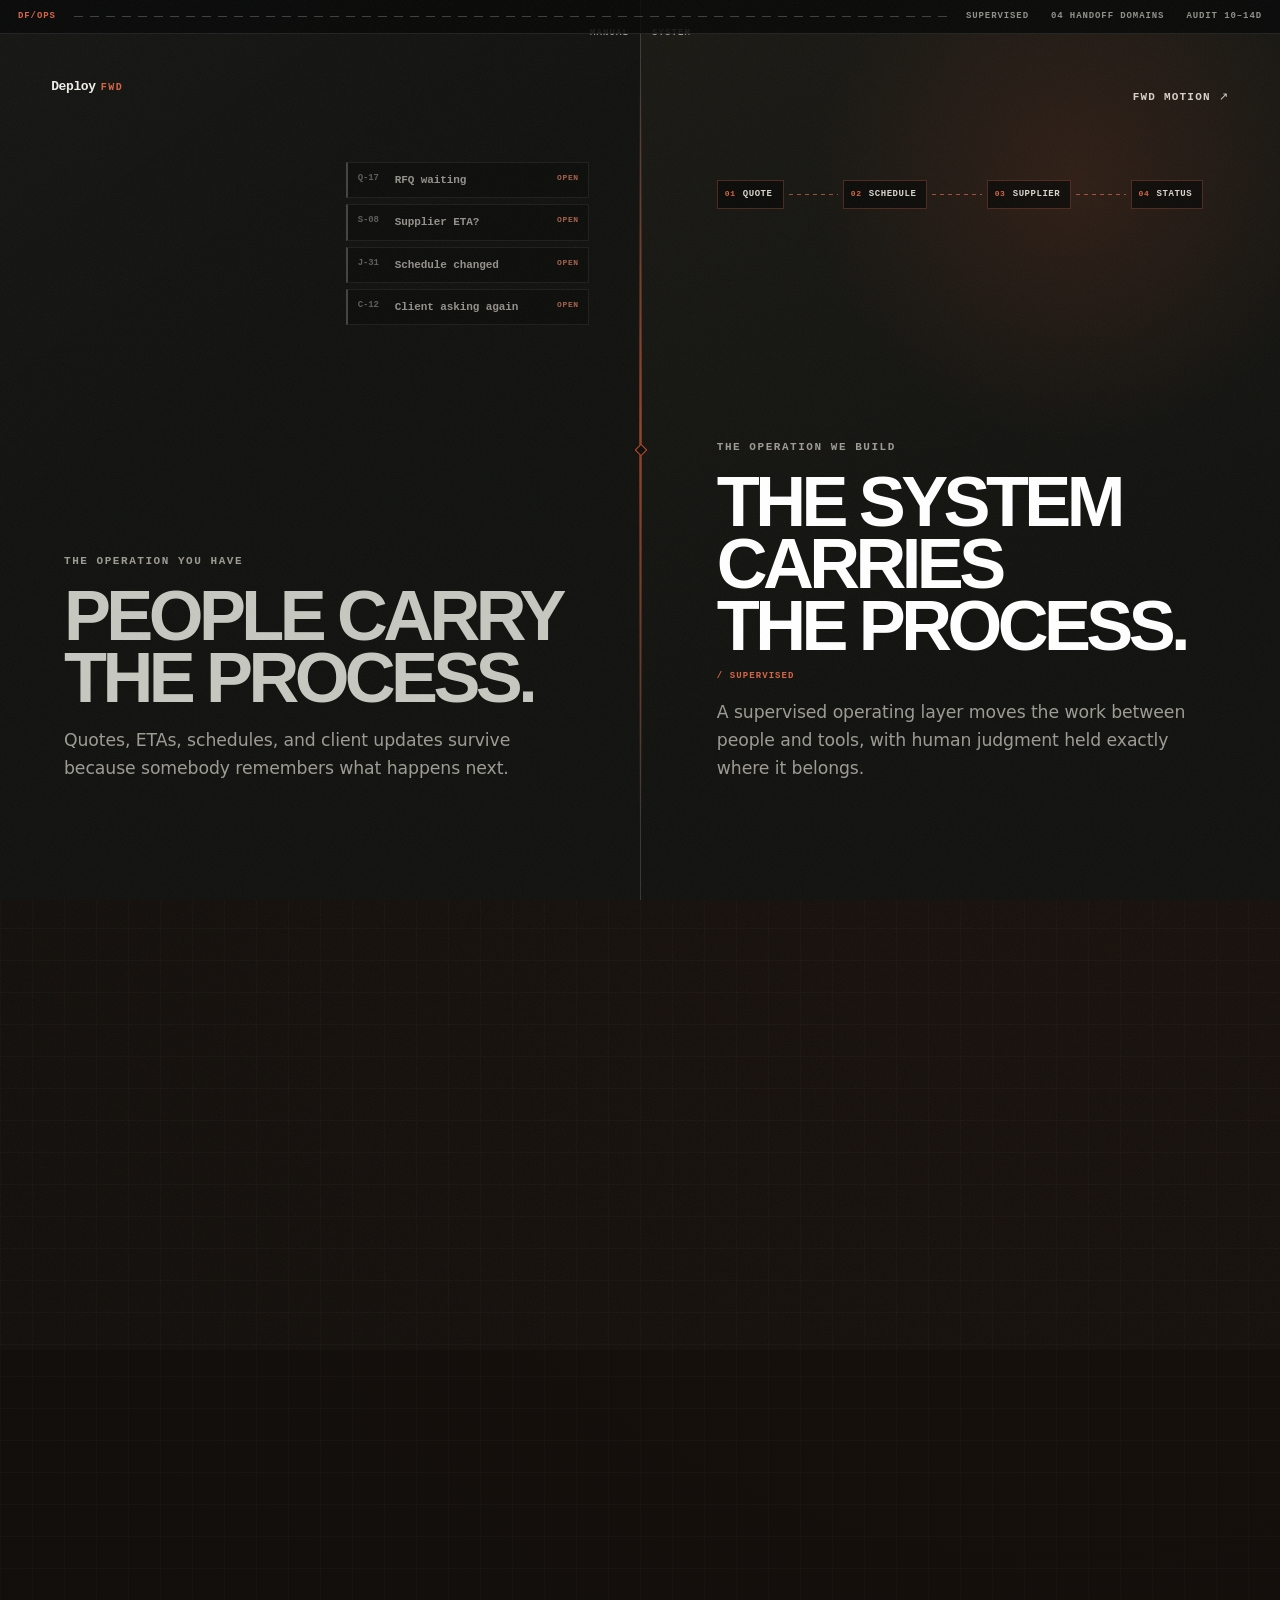
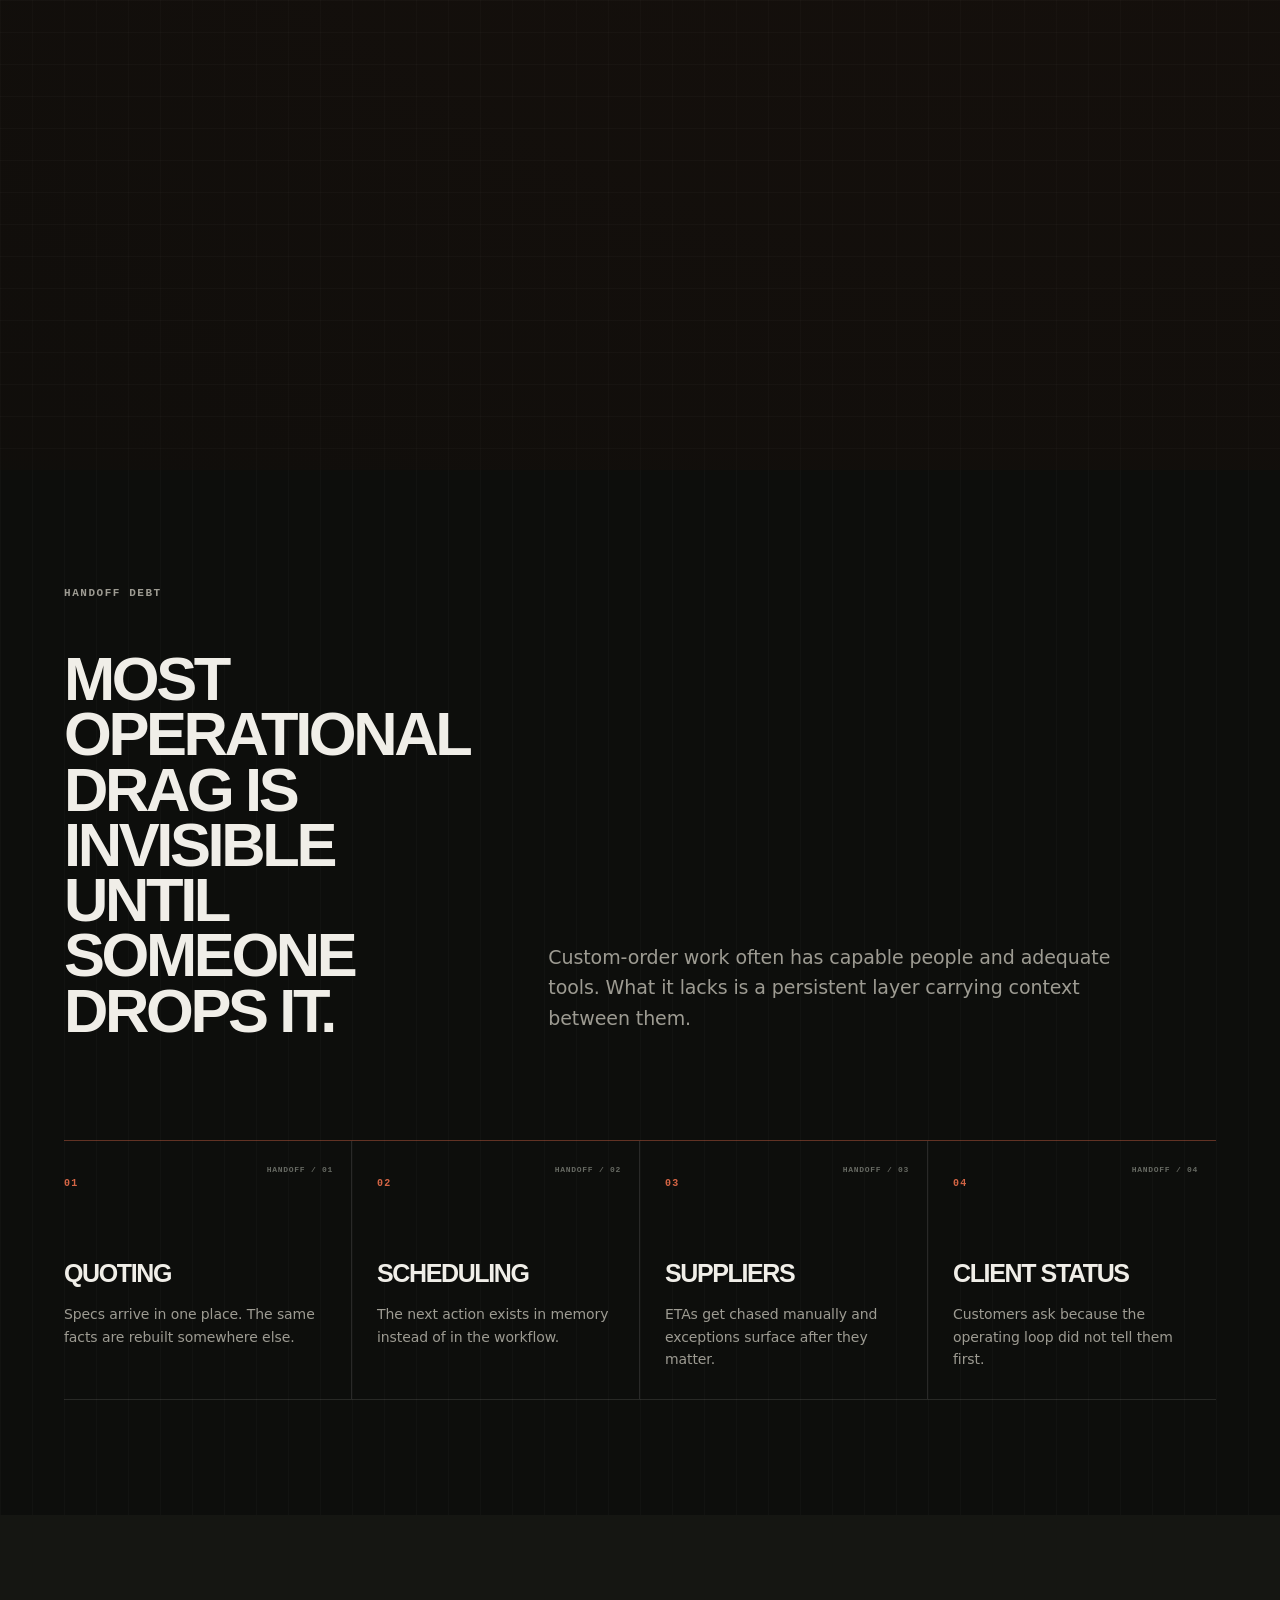
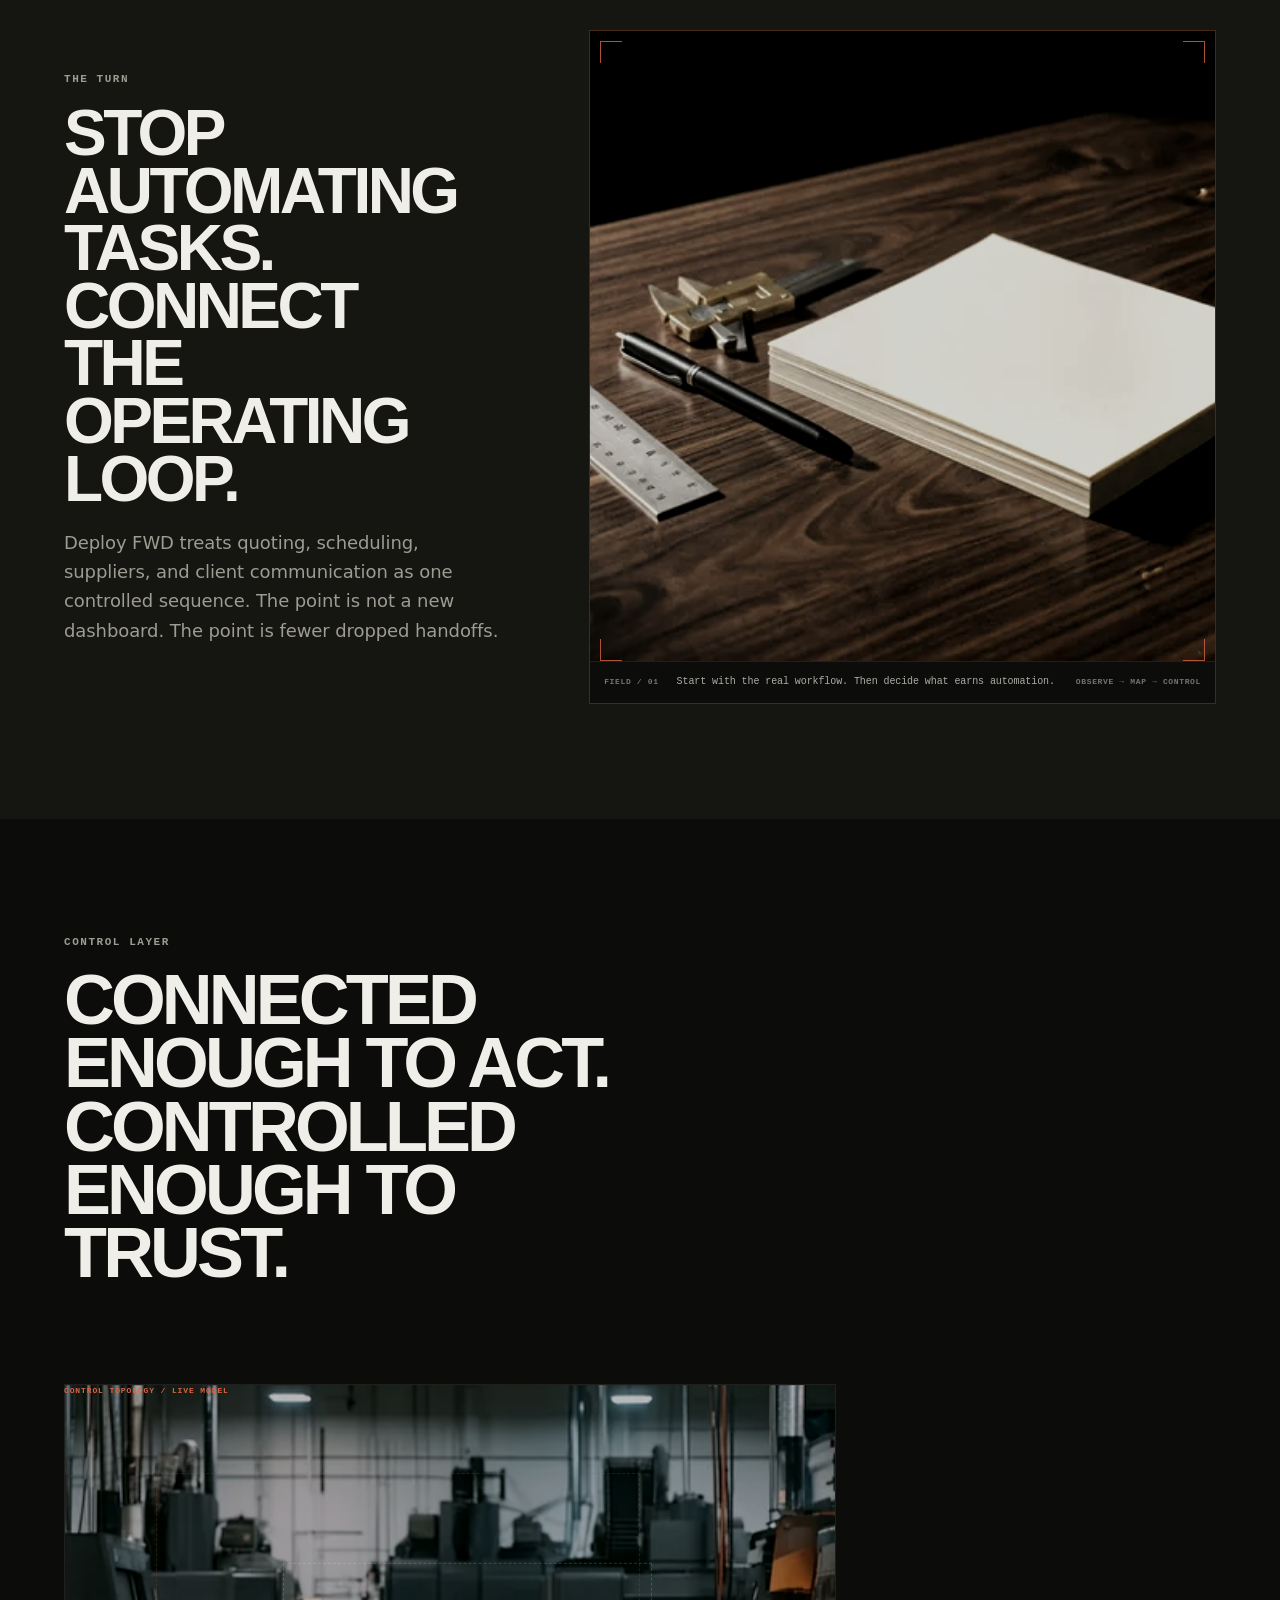
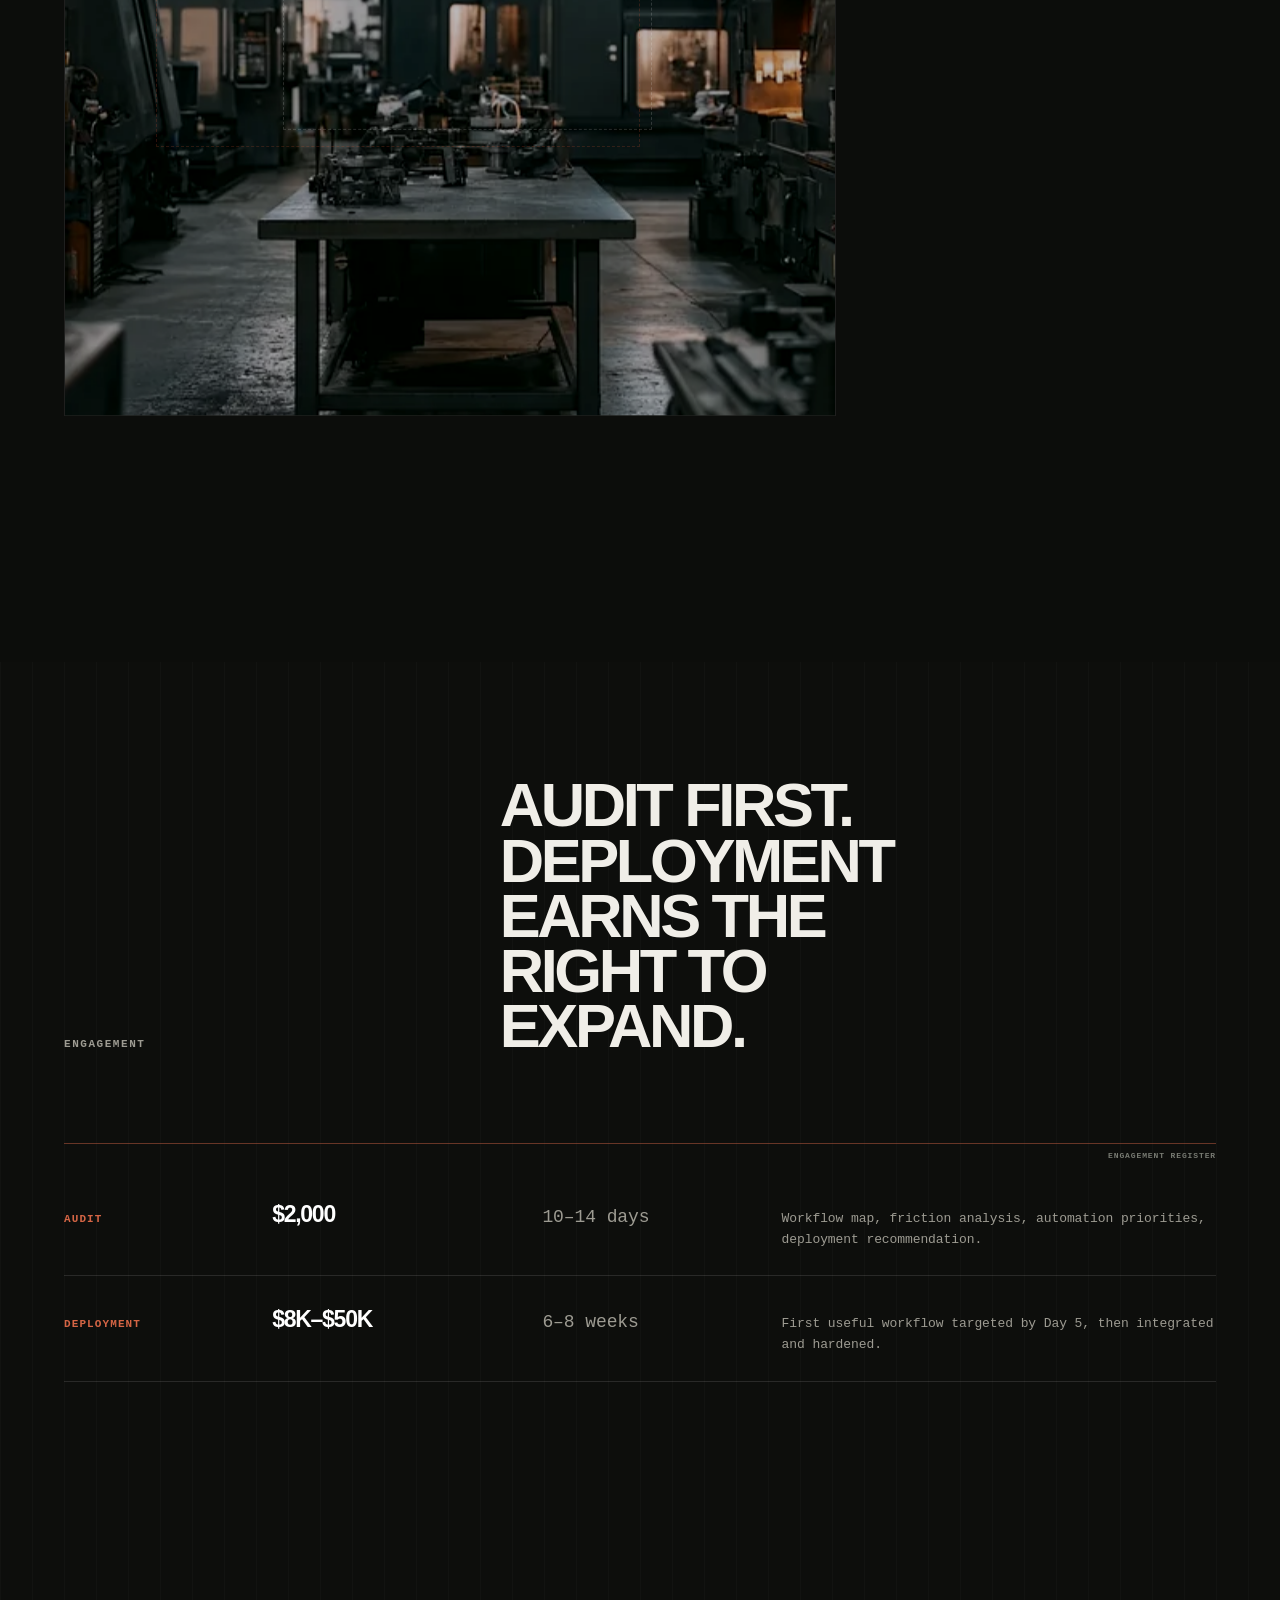
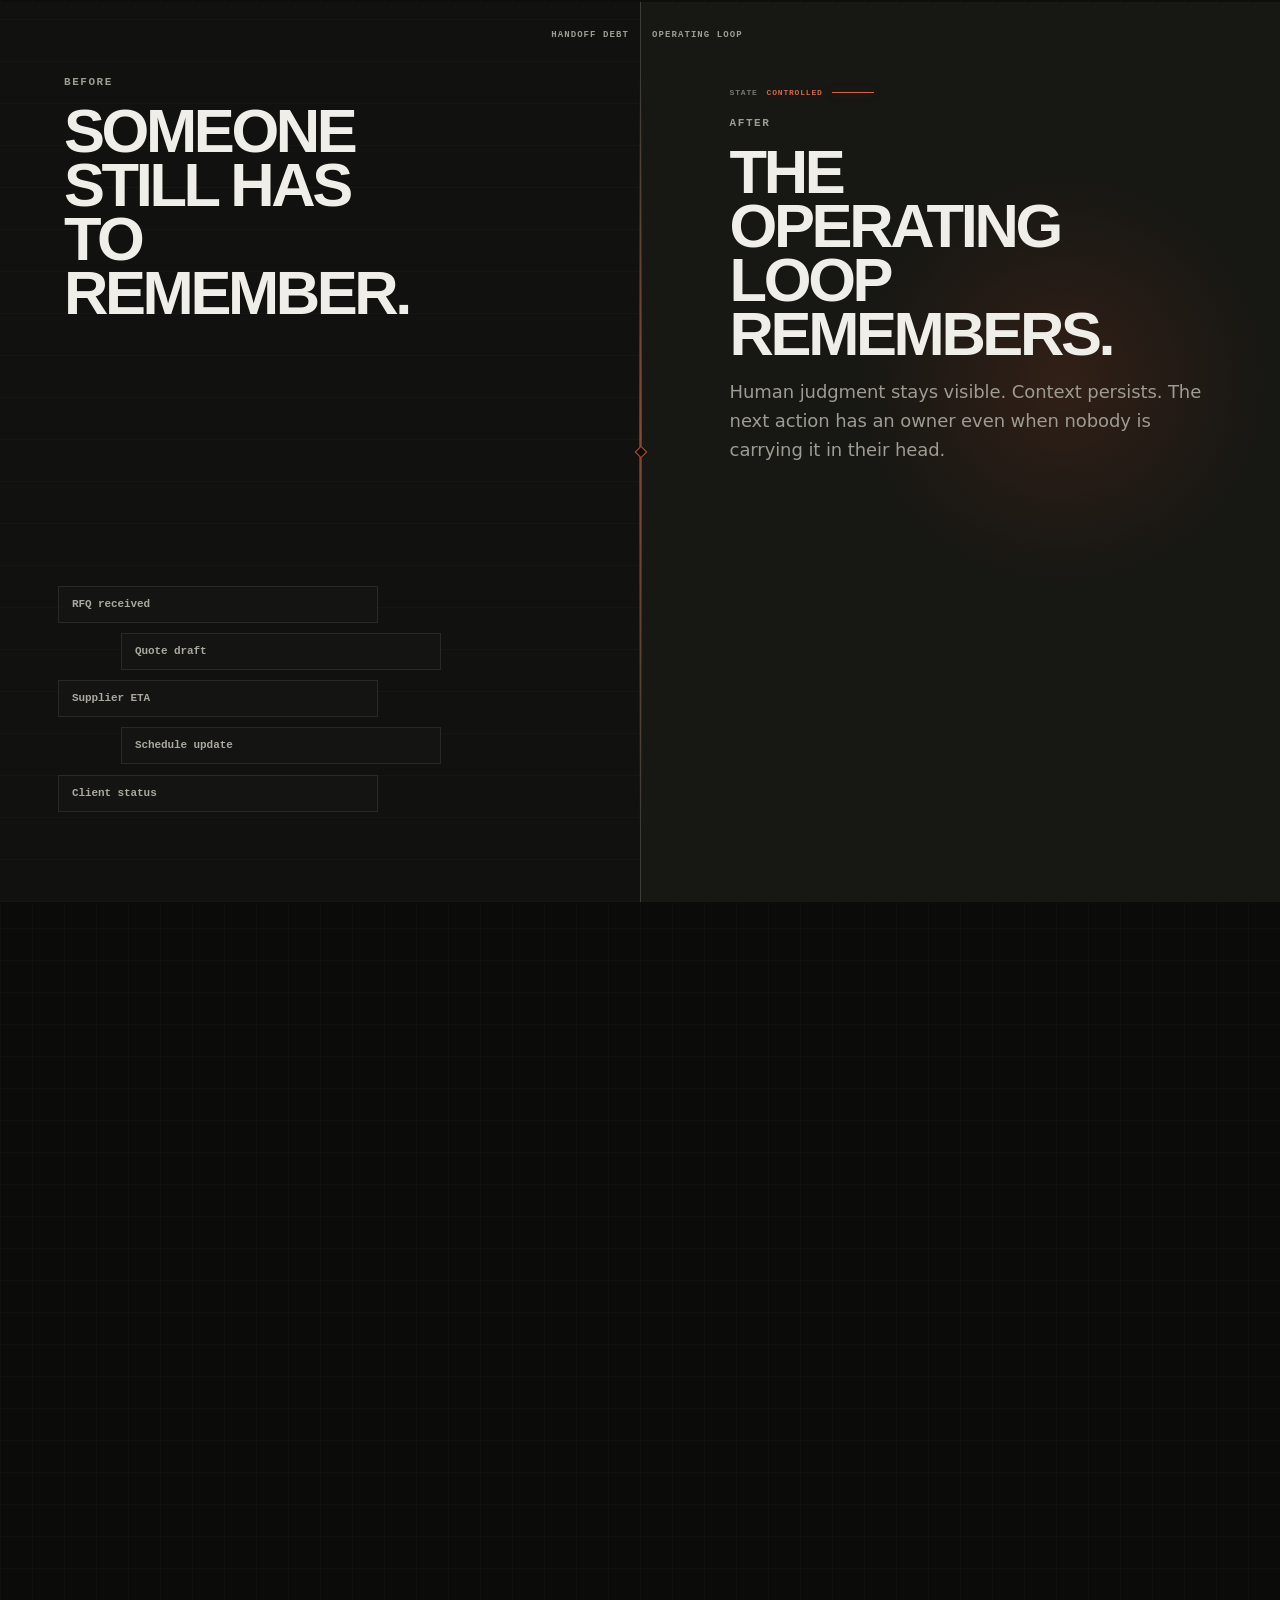
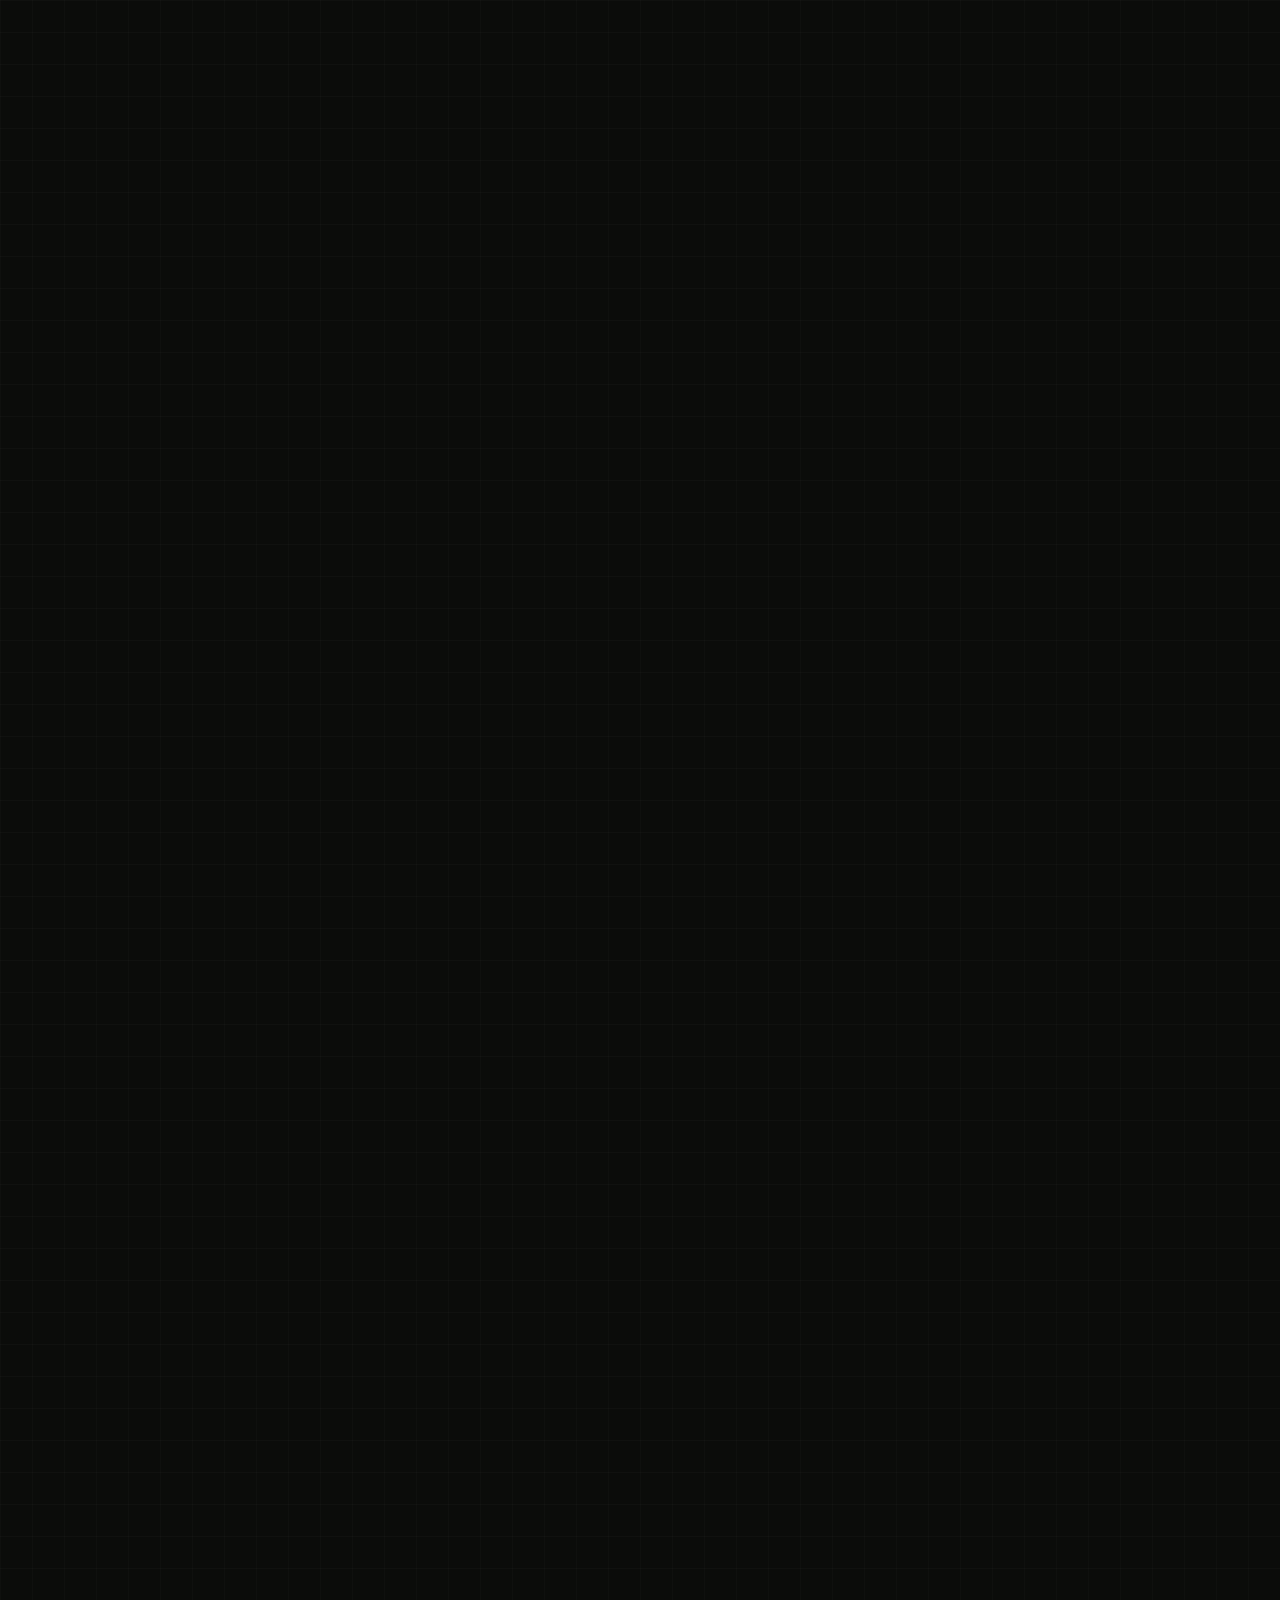
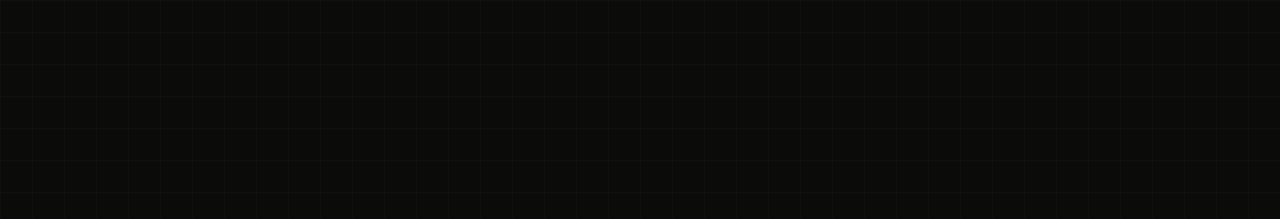
==== commit bc1308a5: "preview: sync refined media and final mobile fixes" ====
--- a/deployfwd-preview/index.html
+++ b/deployfwd-preview/index.html
@@ -10,9 +10,10 @@
   <meta property="og:description" content="A managed operating layer for quoting, scheduling, supplier follow-through, and client status.">
   <meta property="og:type" content="website">
   <meta property="og:url" content="https://deployfwd.ai/">
-  <meta property="og:image" content="https://deployfwd.ai/assets/deploy-fwd/hero-workflow-1120.webp">
-  <meta property="og:image:width" content="1120">
+  <meta property="og:image" content="https://deployfwd.ai/assets/deploy-fwd/og-card.jpg">
+  <meta property="og:image:width" content="1200">
   <meta property="og:image:height" content="630">
+  <meta property="og:image:type" content="image/jpeg">
   <meta name="twitter:card" content="summary_large_image">
   <meta name="twitter:title" content="Deploy FWD | operational systems for custom-order work">
   <meta name="twitter:description" content="A managed operating layer for quoting, scheduling, supplier follow-through, and client status.">
@@ -123,13 +124,19 @@
 
         <div class="df-control-scene">
           <div class="df-control-image" data-sc-parallax="-0.65">
-            <img
-              src="assets/deploy-fwd/hero-home-1120.webp"
-              srcset="assets/deploy-fwd/hero-home-480.webp 480w, assets/deploy-fwd/hero-home-720.webp 720w, assets/deploy-fwd/hero-home-1120.webp 1120w"
-              sizes="(max-width: 900px) 92vw, 66vw"
-              width="1120" height="630"
-              loading="lazy" decoding="async"
-              alt="Precision fabrication shop with CNC work cells, a steel workbench, job travelers and inspection tools">
+            <picture>
+              <source
+                media="(max-width: 640px)"
+                srcset="assets/deploy-fwd/hero-home-mobile-480.webp 480w, assets/deploy-fwd/hero-home-mobile-720.webp 720w, assets/deploy-fwd/hero-home-mobile-928.webp 928w"
+                sizes="100vw">
+              <img
+                src="assets/deploy-fwd/hero-home-1120.webp"
+                srcset="assets/deploy-fwd/hero-home-480.webp 480w, assets/deploy-fwd/hero-home-720.webp 720w, assets/deploy-fwd/hero-home-1120.webp 1120w"
+                sizes="(max-width: 900px) 92vw, 66vw"
+                width="1120" height="630"
+                loading="lazy" decoding="async"
+                alt="Precision fabrication shop with CNC work cells, a steel workbench, job travelers and inspection tools">
+            </picture>
           </div>
           <div class="df-control-plane df-control-plane-a" data-sc-parallax="0.38" aria-hidden="true"></div>
           <div class="df-control-plane df-control-plane-b" data-sc-parallax="0.82" aria-hidden="true"></div>
--- a/deployfwd-preview/assets/deploy-fwd.css
+++ b/deployfwd-preview/assets/deploy-fwd.css
@@ -394,6 +394,8 @@
   border: 1px solid rgba(255,255,255,.08);
 }
 
+.df-control-image picture { display: block; }
+
 .df-control-image img {
   width: 100%;
   aspect-ratio: 16/9;
@@ -807,11 +809,15 @@
     border-bottom: 1px solid var(--sc-hairline);
   }
 
-  .df-control-scene { min-height: 720px; }
+  .df-control-scene { min-height: 980px; }
   .df-control-image { width: 100%; }
+  .df-control-image img {
+    aspect-ratio: 3 / 4;
+    object-position: center;
+  }
   .df-control-spec {
     position: relative;
-    top: 250px;
+    top: 48px;
     width: 100%;
     box-shadow: none;
   }
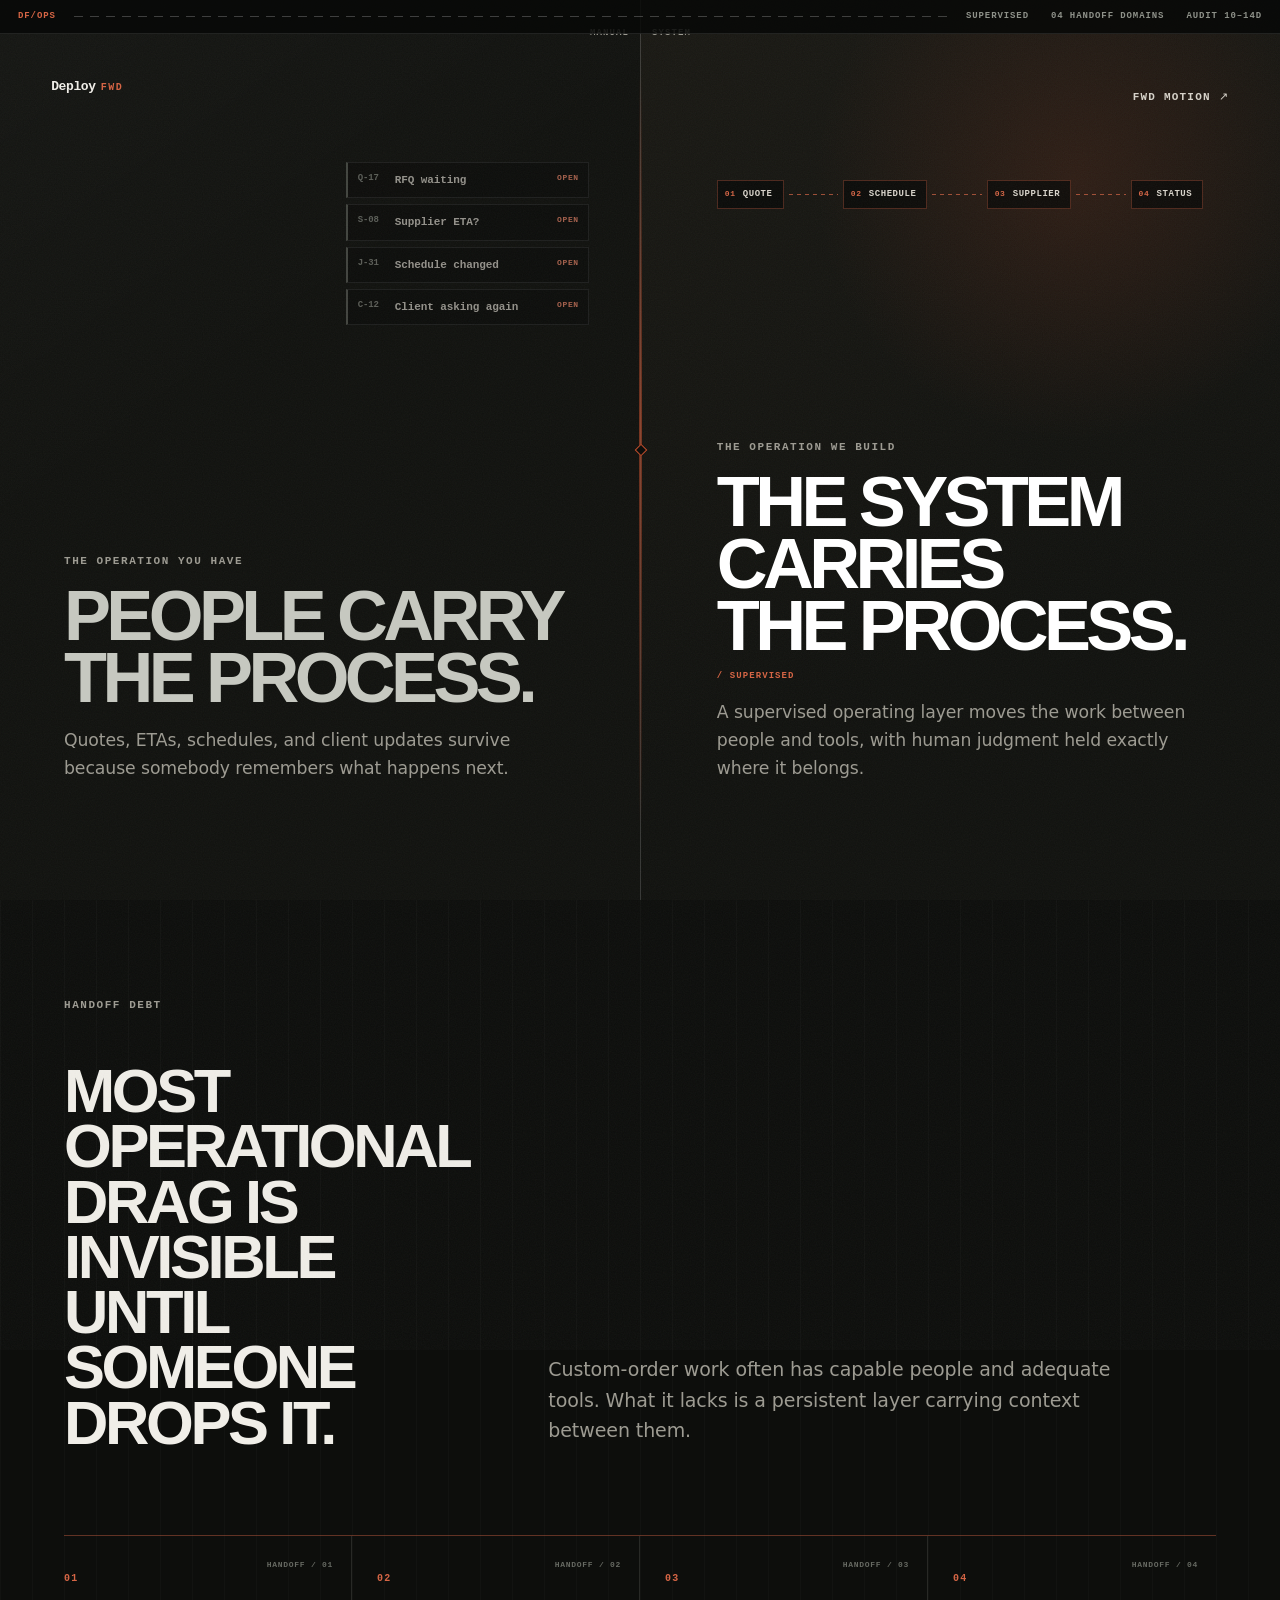
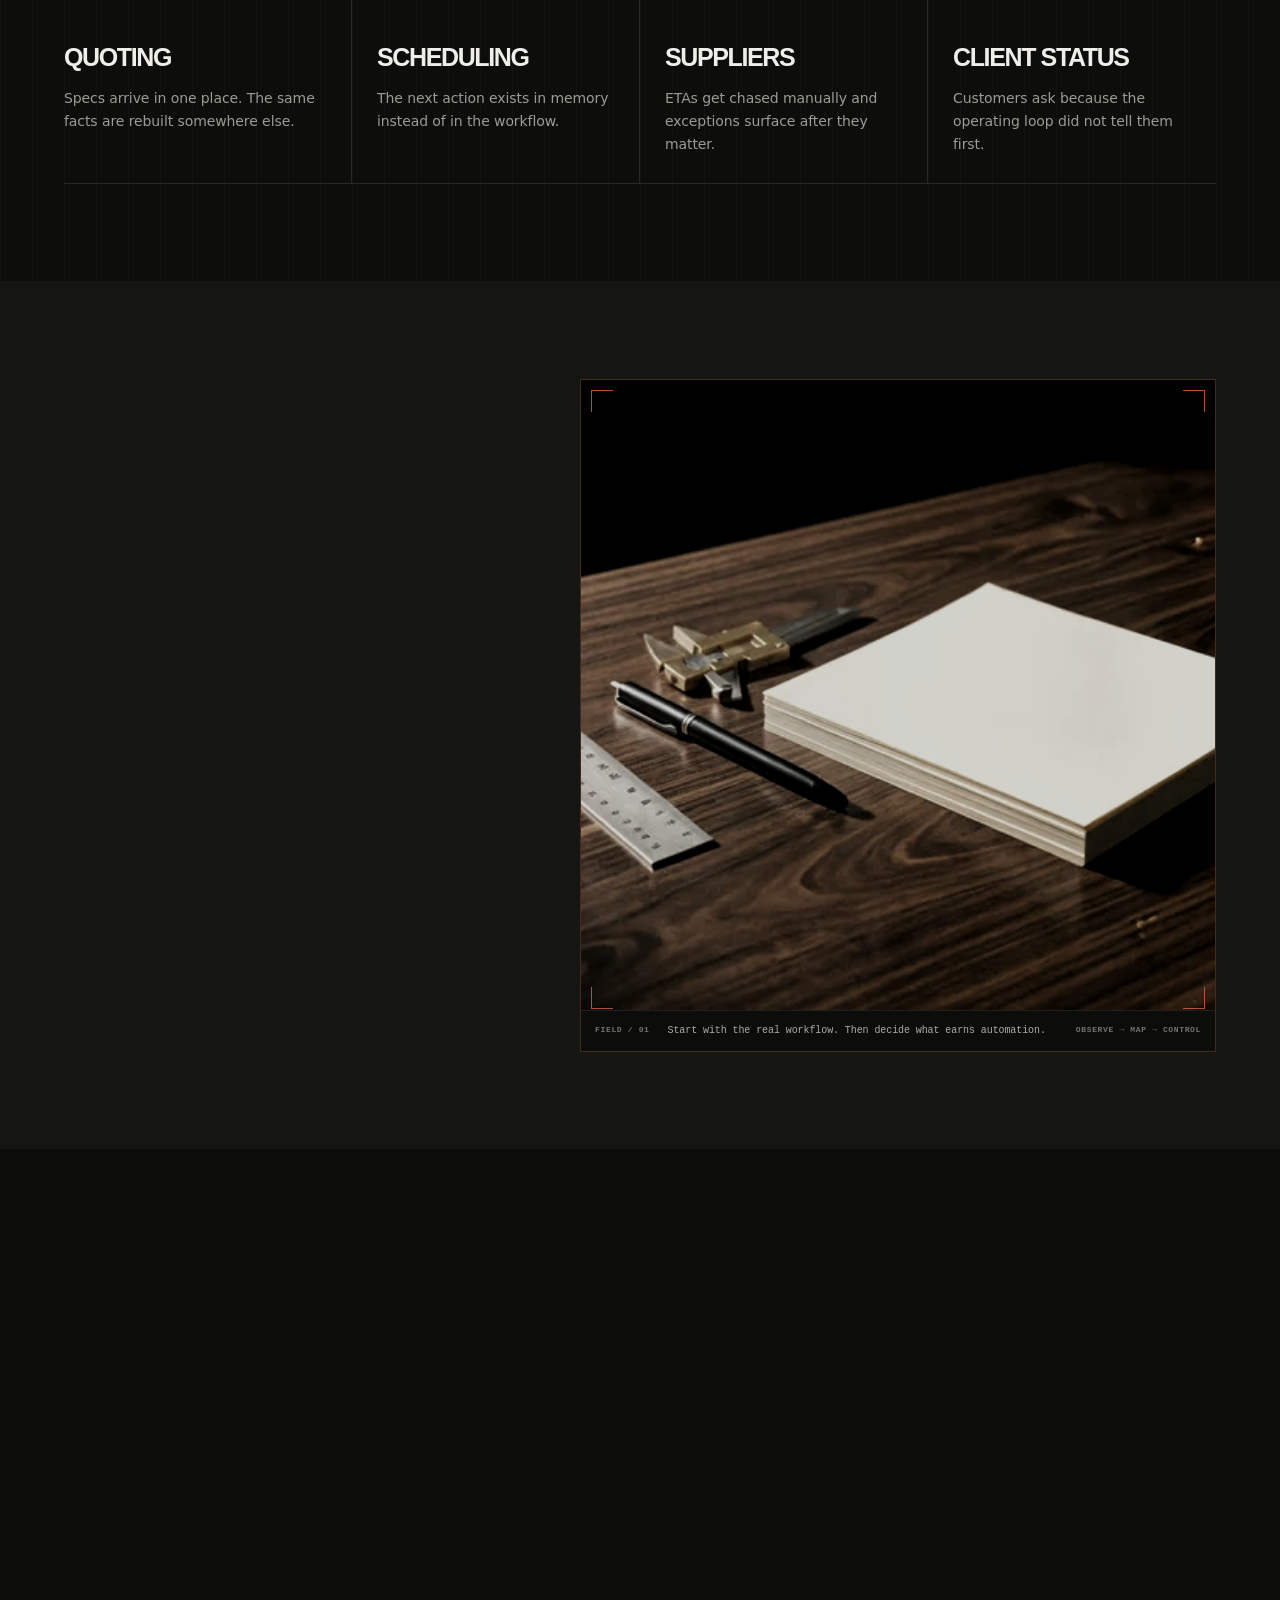
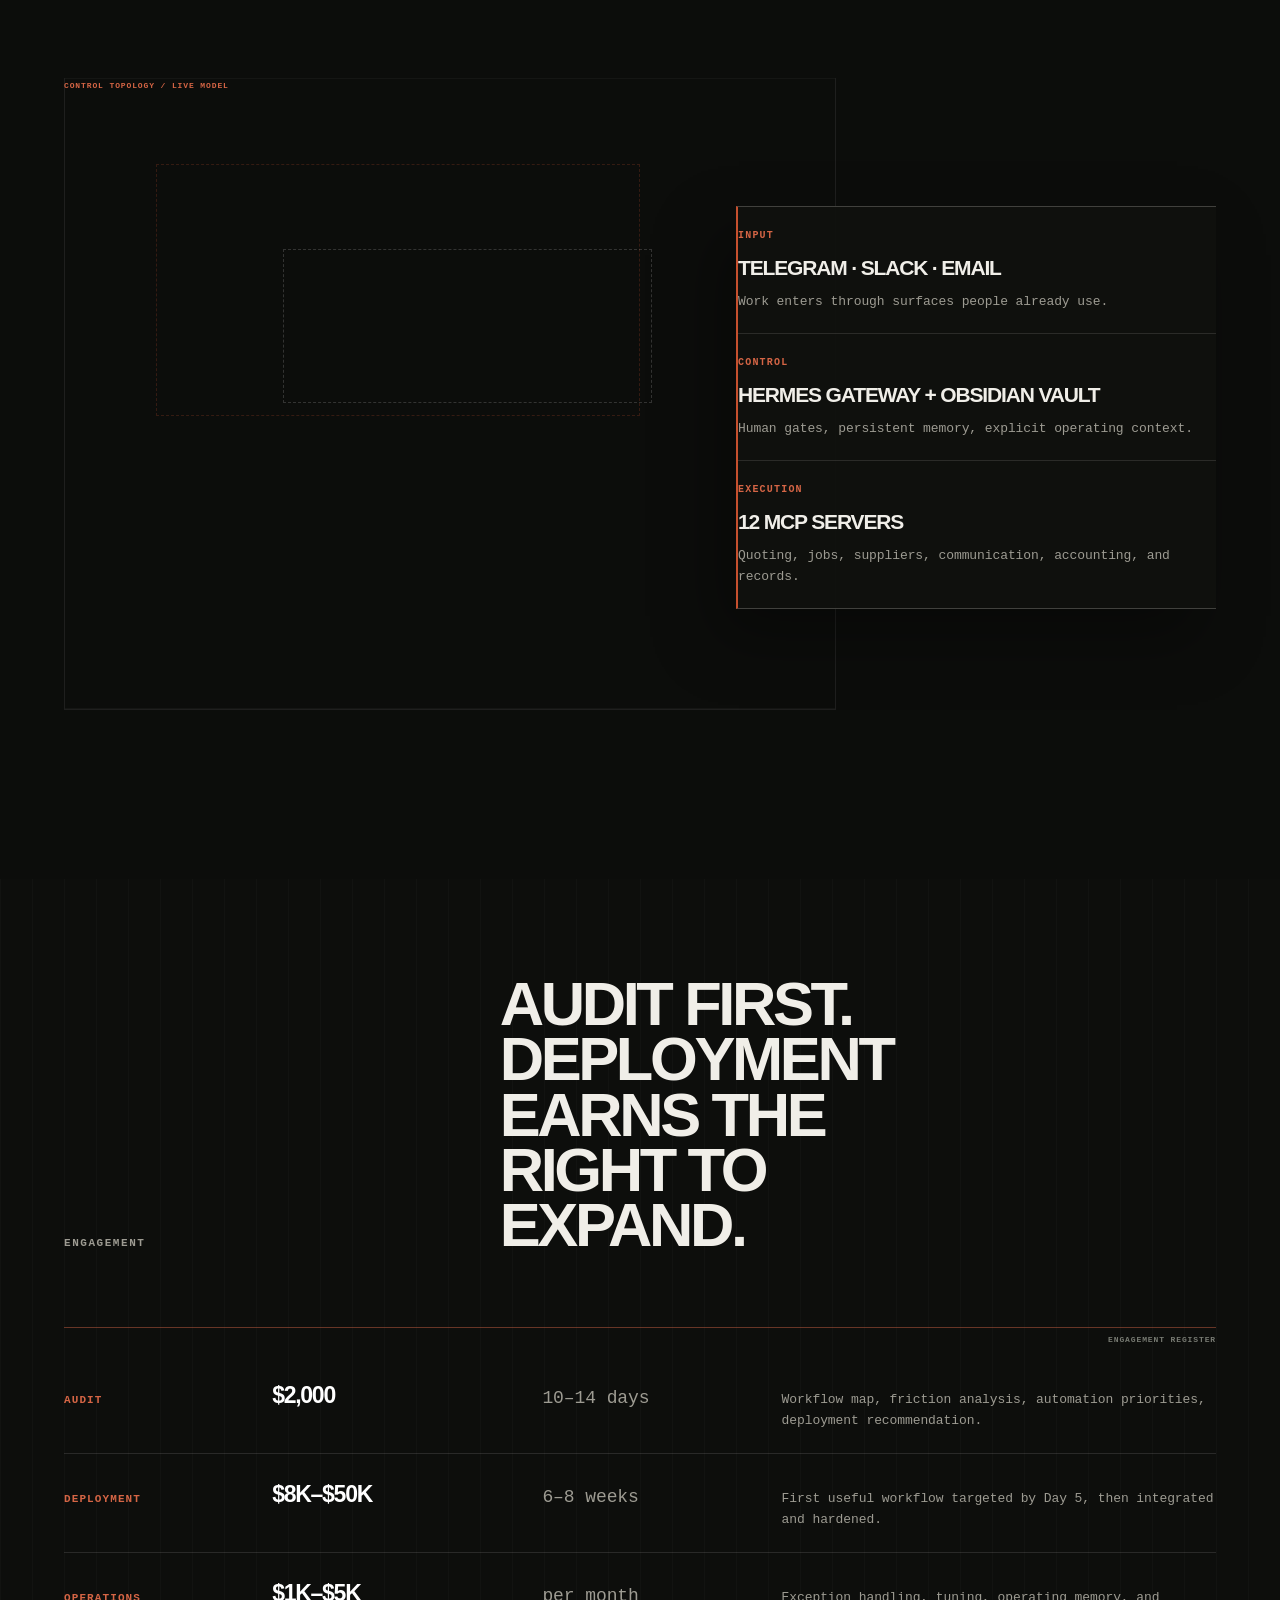
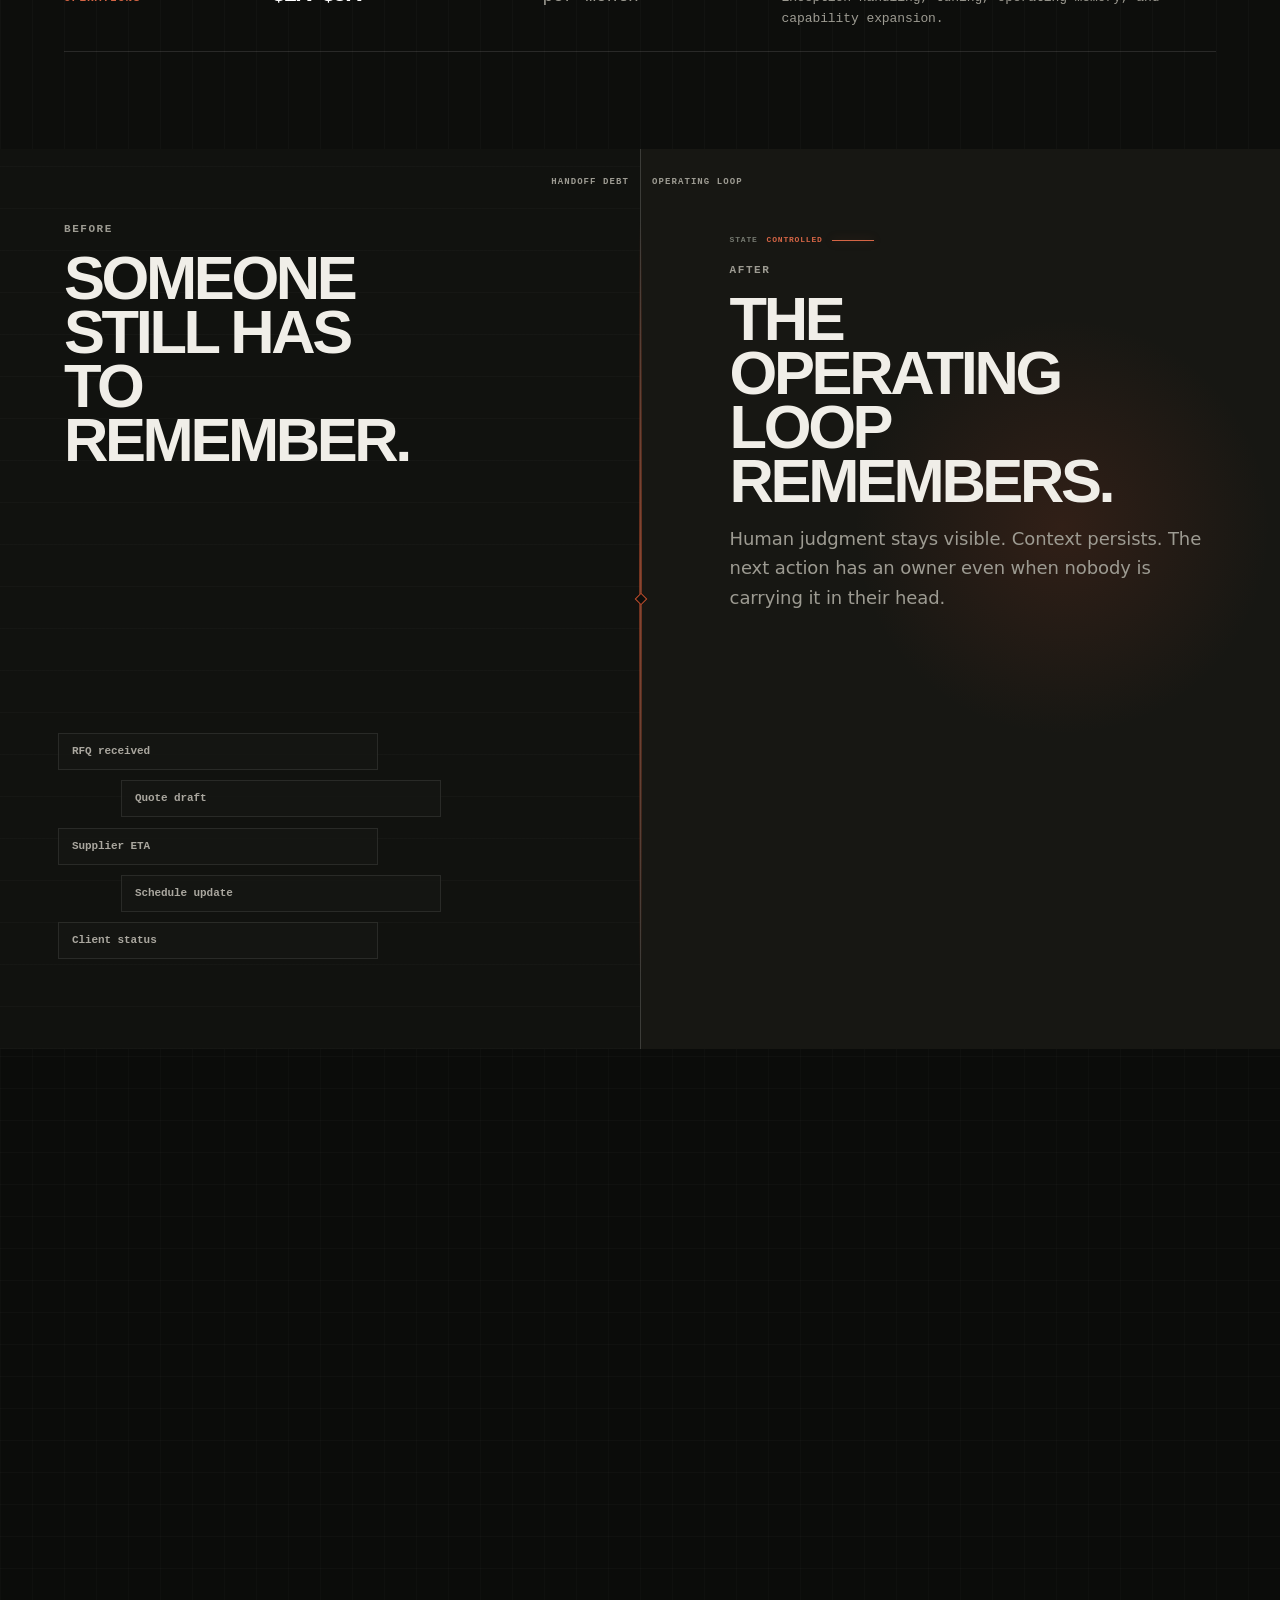
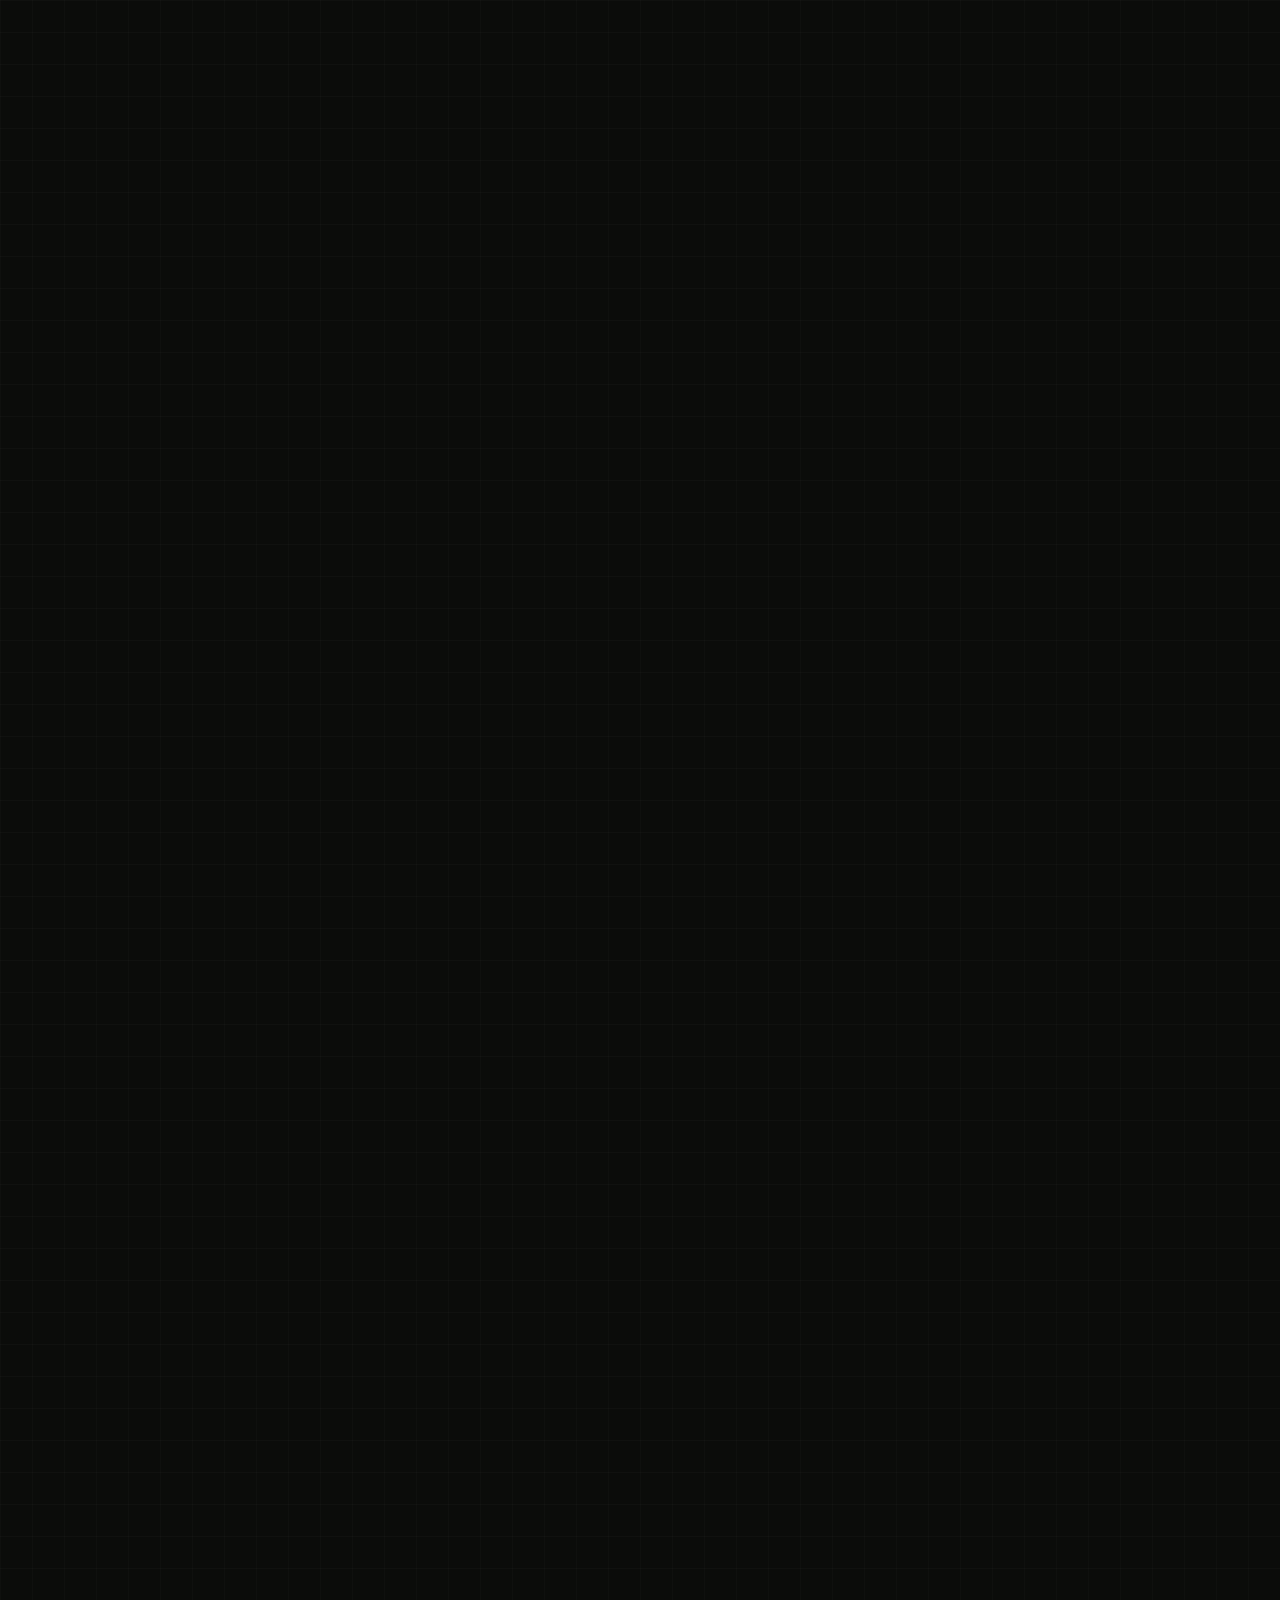
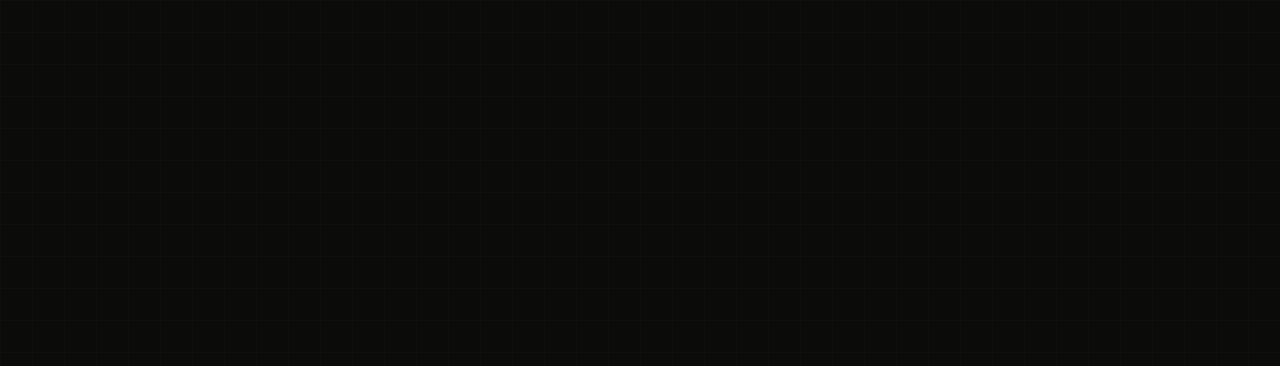
==== commit 8d7f9139: "preview: fix DeployFWD hero scroll on mobile" ====
--- a/deployfwd-preview/index.html
+++ b/deployfwd-preview/index.html
@@ -32,7 +32,7 @@
   </a>
 
   <main id="main">
-    <section class="df-hero-act" data-sc-act="pin" data-sc-span="2.3">
+    <section class="df-hero-act" data-sc-act="flow">
       <div data-sc-stage class="df-split-stage df-hero-stage">
         <div class="df-ops-rail" aria-hidden="true">
           <span>DF/OPS</span>
--- a/deployfwd-preview/assets/deploy-fwd.css
+++ b/deployfwd-preview/assets/deploy-fwd.css
@@ -1453,3 +1453,174 @@
   0%, 100% { opacity: .35; transform: scaleX(.6); transform-origin: left; }
   50% { opacity: 1; transform: scaleX(1); transform-origin: left; }
 }
+
+
+/* ============================================================
+   Density pass — preserve the pinned acts, tighten the middle
+   ============================================================ */
+.df-flow-section,
+.df-turn-section,
+.df-control-section,
+.df-proof-section {
+  padding-block: clamp(4rem, 7.6vw, 9.5rem);
+}
+
+.df-debt-grid {
+  margin-top: clamp(46px, 6.6vw, 86px);
+}
+.df-debt-grid article {
+  min-height: 214px;
+}
+.df-debt-grid strong {
+  margin-top: 48px;
+}
+
+.df-turn-grid {
+  gap: clamp(38px, 5.8vw, 82px);
+}
+
+.df-control-head {
+  margin-bottom: clamp(46px, 6.6vw, 88px);
+}
+.df-control-scene {
+  min-height: 700px;
+}
+
+.df-proof-steps {
+  margin-top: clamp(46px, 5.8vw, 76px);
+}
+.df-proof-steps article {
+  padding-block: 22px;
+}
+
+@media (max-width: 900px) {
+  .df-flow-section,
+  .df-turn-section,
+  .df-control-section,
+  .df-proof-section {
+    padding-block: clamp(58px, 8vw, 82px);
+  }
+
+  .df-control-scene {
+    min-height: 820px;
+  }
+}
+
+@media (max-width: 640px) {
+  .df-flow-section,
+  .df-turn-section,
+  .df-control-section,
+  .df-proof-section {
+    padding-block: 58px;
+  }
+
+  .df-debt-grid {
+    margin-top: 40px;
+  }
+  .df-debt-grid article,
+  .df-debt-grid article + article {
+    padding-block: 18px;
+  }
+  .df-debt-grid strong {
+    margin-top: 34px;
+  }
+
+  .df-control-head {
+    margin-bottom: 42px;
+  }
+  .df-control-scene {
+    min-height: 900px;
+  }
+
+  .df-proof-steps {
+    margin-top: 40px;
+  }
+  .df-proof-steps article {
+    padding-block: 19px;
+  }
+}
+
+
+/* ============================================================
+   Hero scroll repair — natural one-screen opening
+   ============================================================ */
+.df-hero-act,
+.df-hero-stage {
+  min-height: 100vh;
+  min-height: 100svh;
+}
+
+.df-hero-stage {
+  position: relative;
+}
+
+@media (max-width: 820px) and (orientation: portrait) {
+  .df-hero-stage {
+    grid-template-columns: 1fr;
+    grid-template-rows: 1fr 1fr;
+  }
+
+  .df-hero-stage::after {
+    background: none;
+  }
+
+  .df-hero-stage .df-divider {
+    top: 50%;
+    bottom: auto;
+    left: 0;
+    right: 0;
+    width: auto;
+    height: 1px;
+  }
+
+  .df-hero-stage .df-divider::before {
+    left: 0;
+    right: 0;
+    top: -1px;
+    bottom: auto;
+    width: auto;
+    height: 3px;
+    background: linear-gradient(
+      90deg,
+      transparent 8%,
+      rgba(198,80,46,.8) 48%,
+      transparent 92%
+    );
+  }
+
+  .df-hero-stage .df-divider span {
+    display: none;
+  }
+
+  .df-hero-stage .df-hero-copy,
+  .df-hero-stage .df-half-system .df-hero-copy {
+    left: max(24px, calc(env(safe-area-inset-left) + 16px));
+    right: max(24px, calc(env(safe-area-inset-right) + 16px));
+    bottom: clamp(24px, 5vh, 44px);
+  }
+
+  .df-hero-stage .df-hero-copy h1,
+  .df-hero-stage .df-hero-copy h2 {
+    margin: 8px 0 10px;
+    font-size: clamp(32px, 7.8vw, 48px);
+    line-height: .9;
+  }
+
+  .df-hero-stage .df-hero-copy p:last-child {
+    max-width: 42ch;
+    font-size: clamp(12px, 2.2vw, 14px);
+    line-height: 1.48;
+  }
+
+  .df-hero-stage .df-handoff-stack {
+    top: 18%;
+    right: 7%;
+    width: min(250px, 56%);
+  }
+
+  .df-hero-stage .df-loop-mini {
+    top: 20%;
+    left: 8%;
+    right: 8%;
+  }
+}
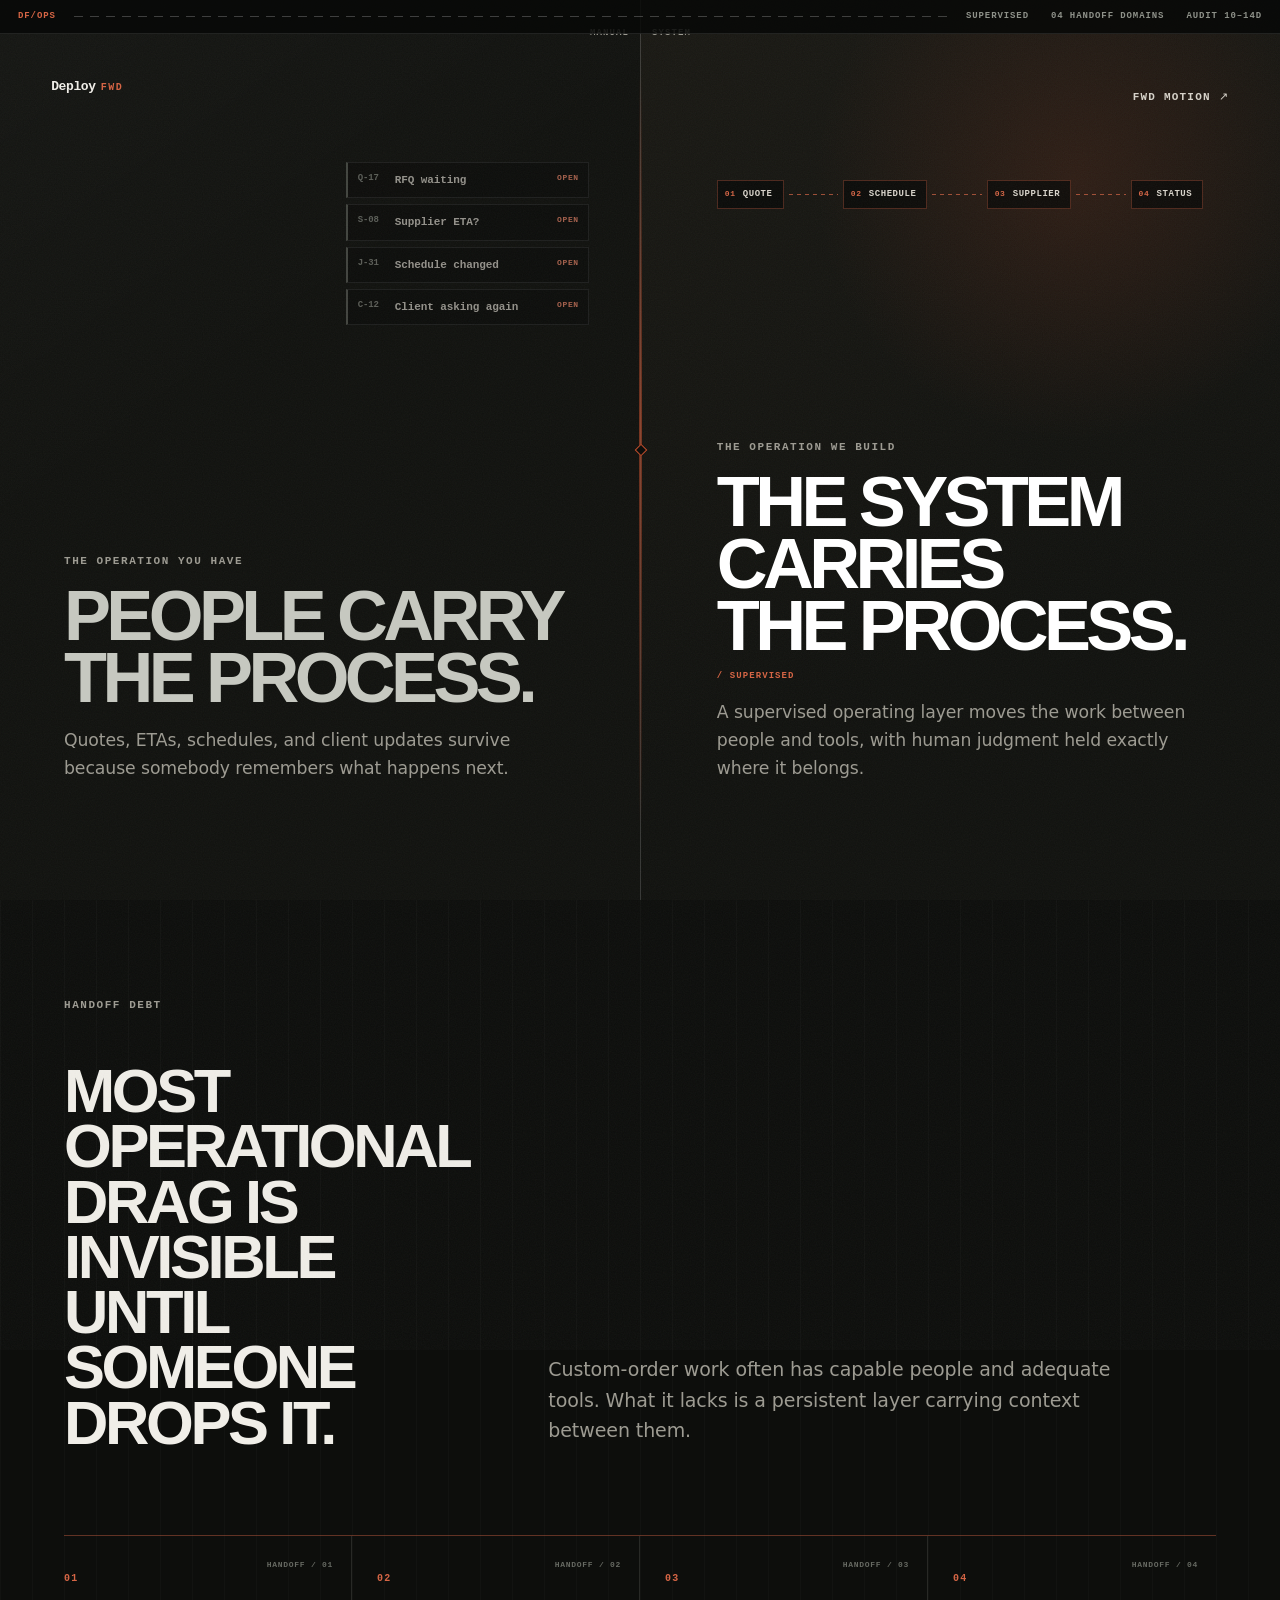
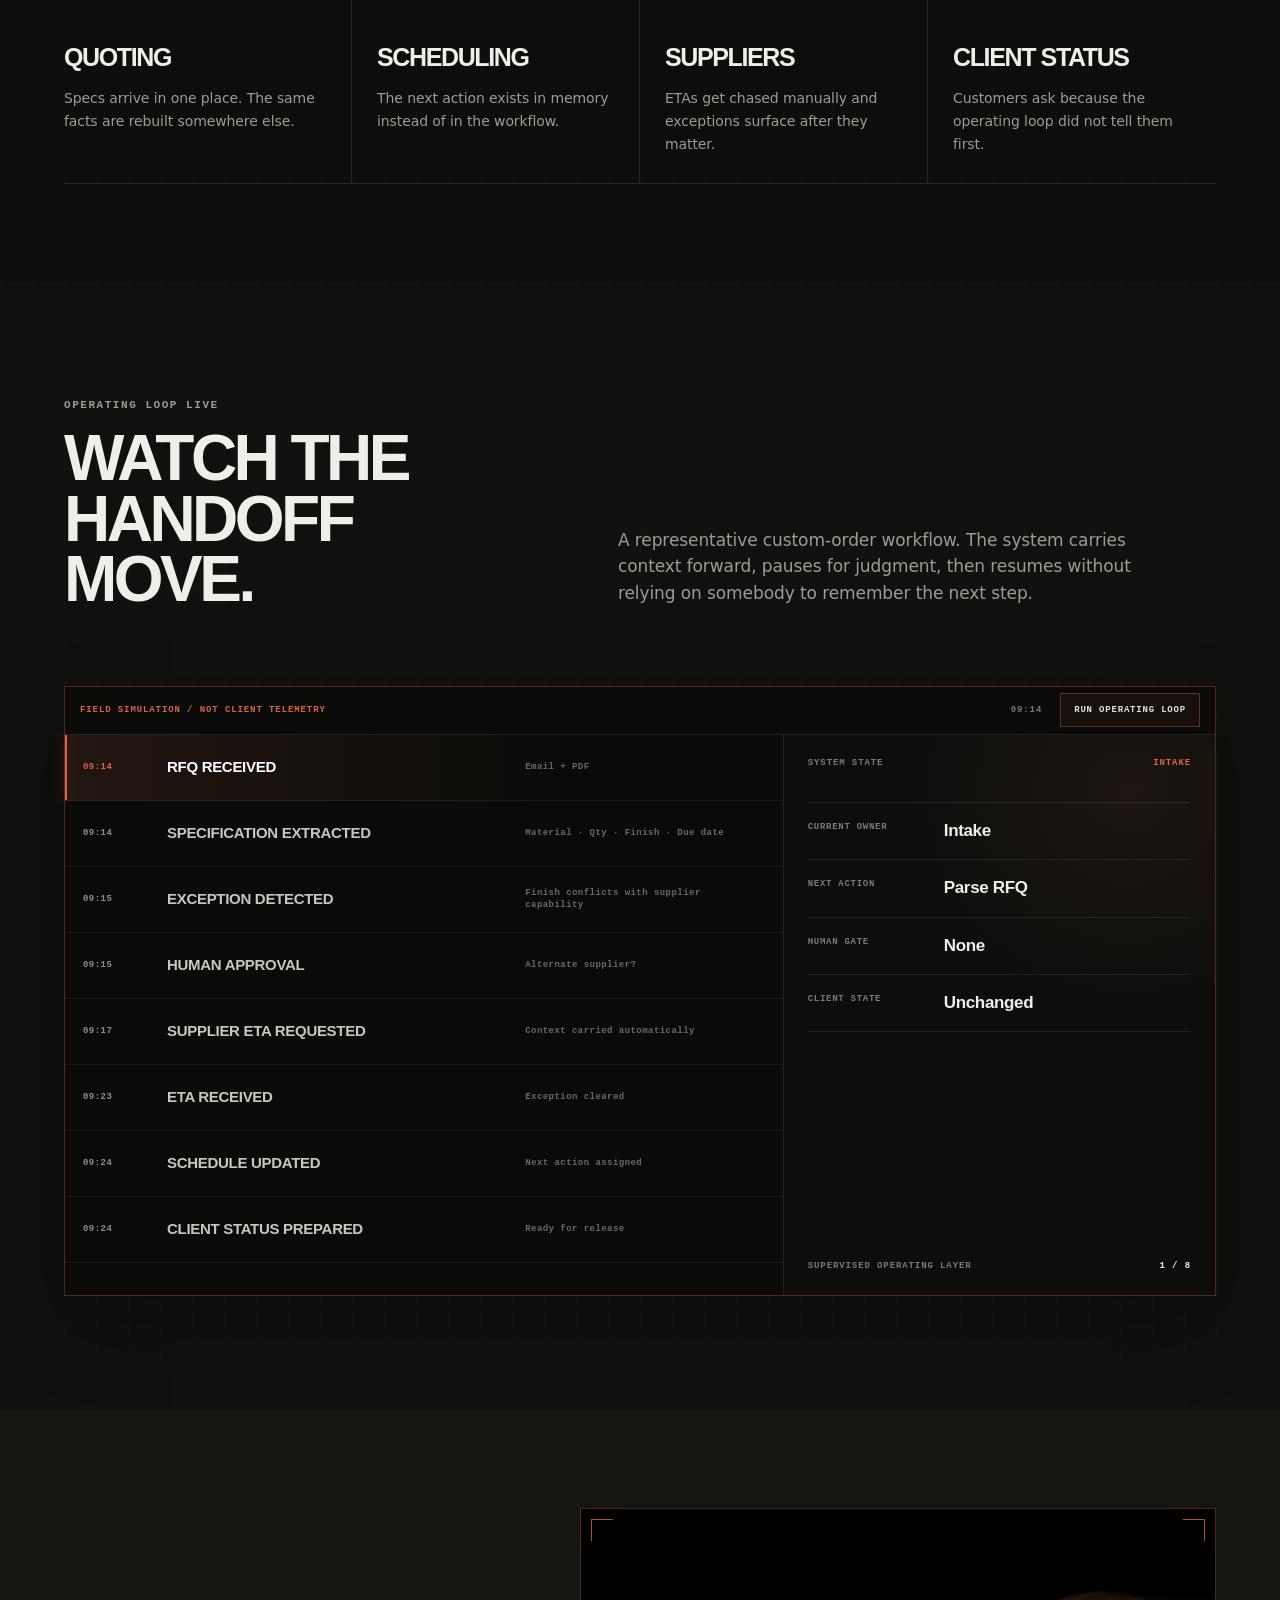
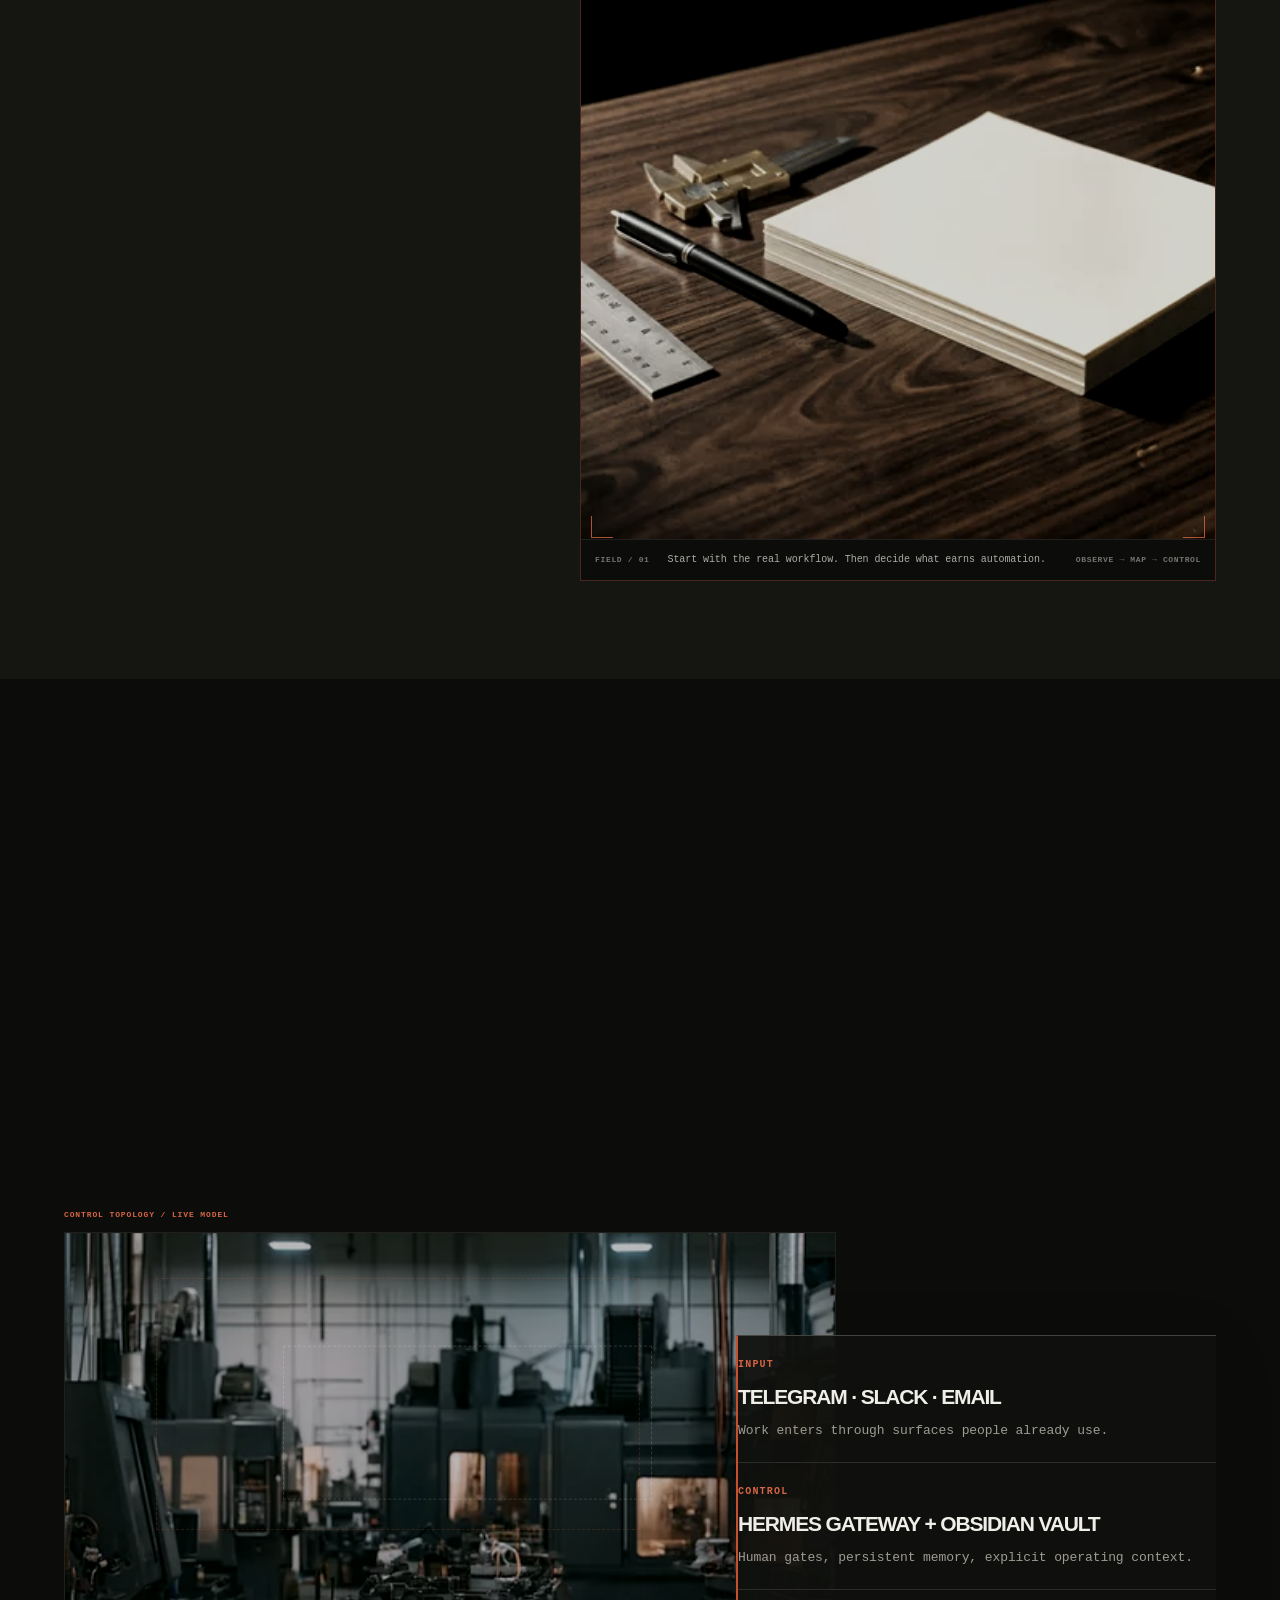
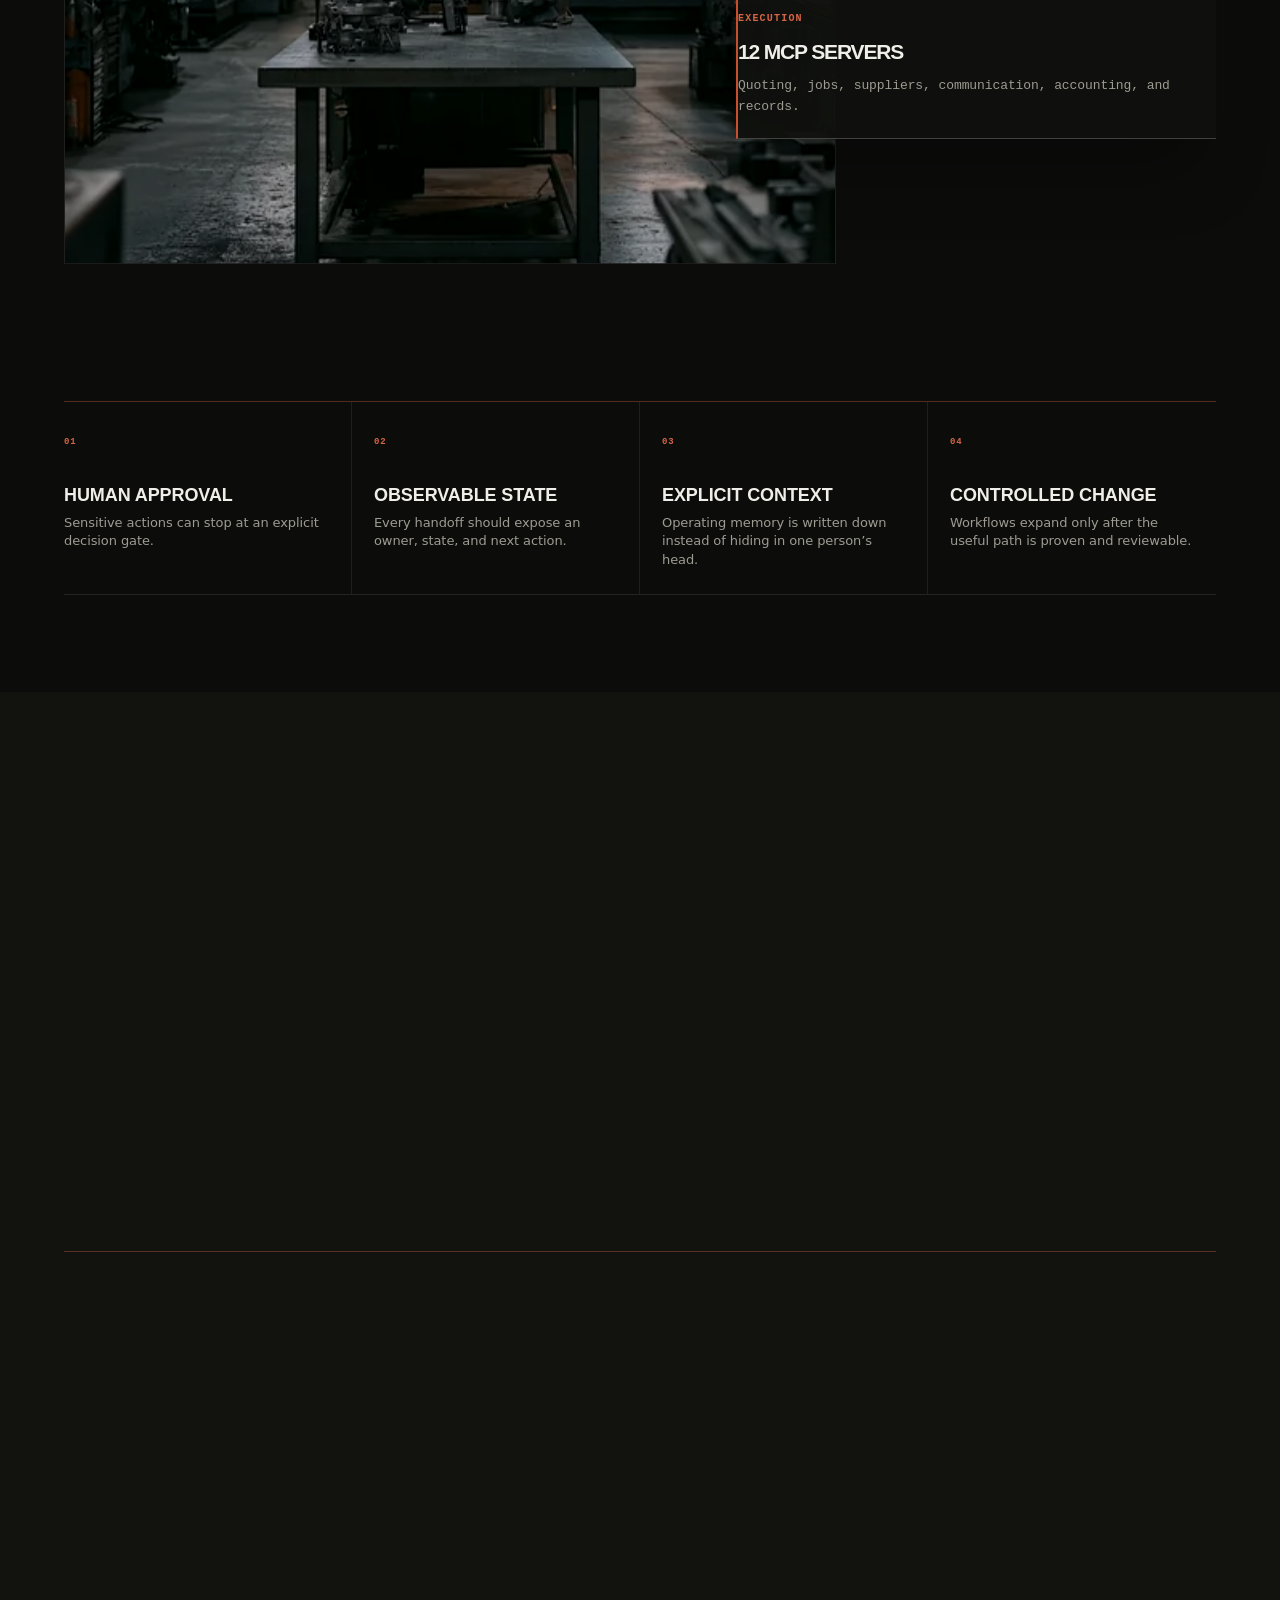
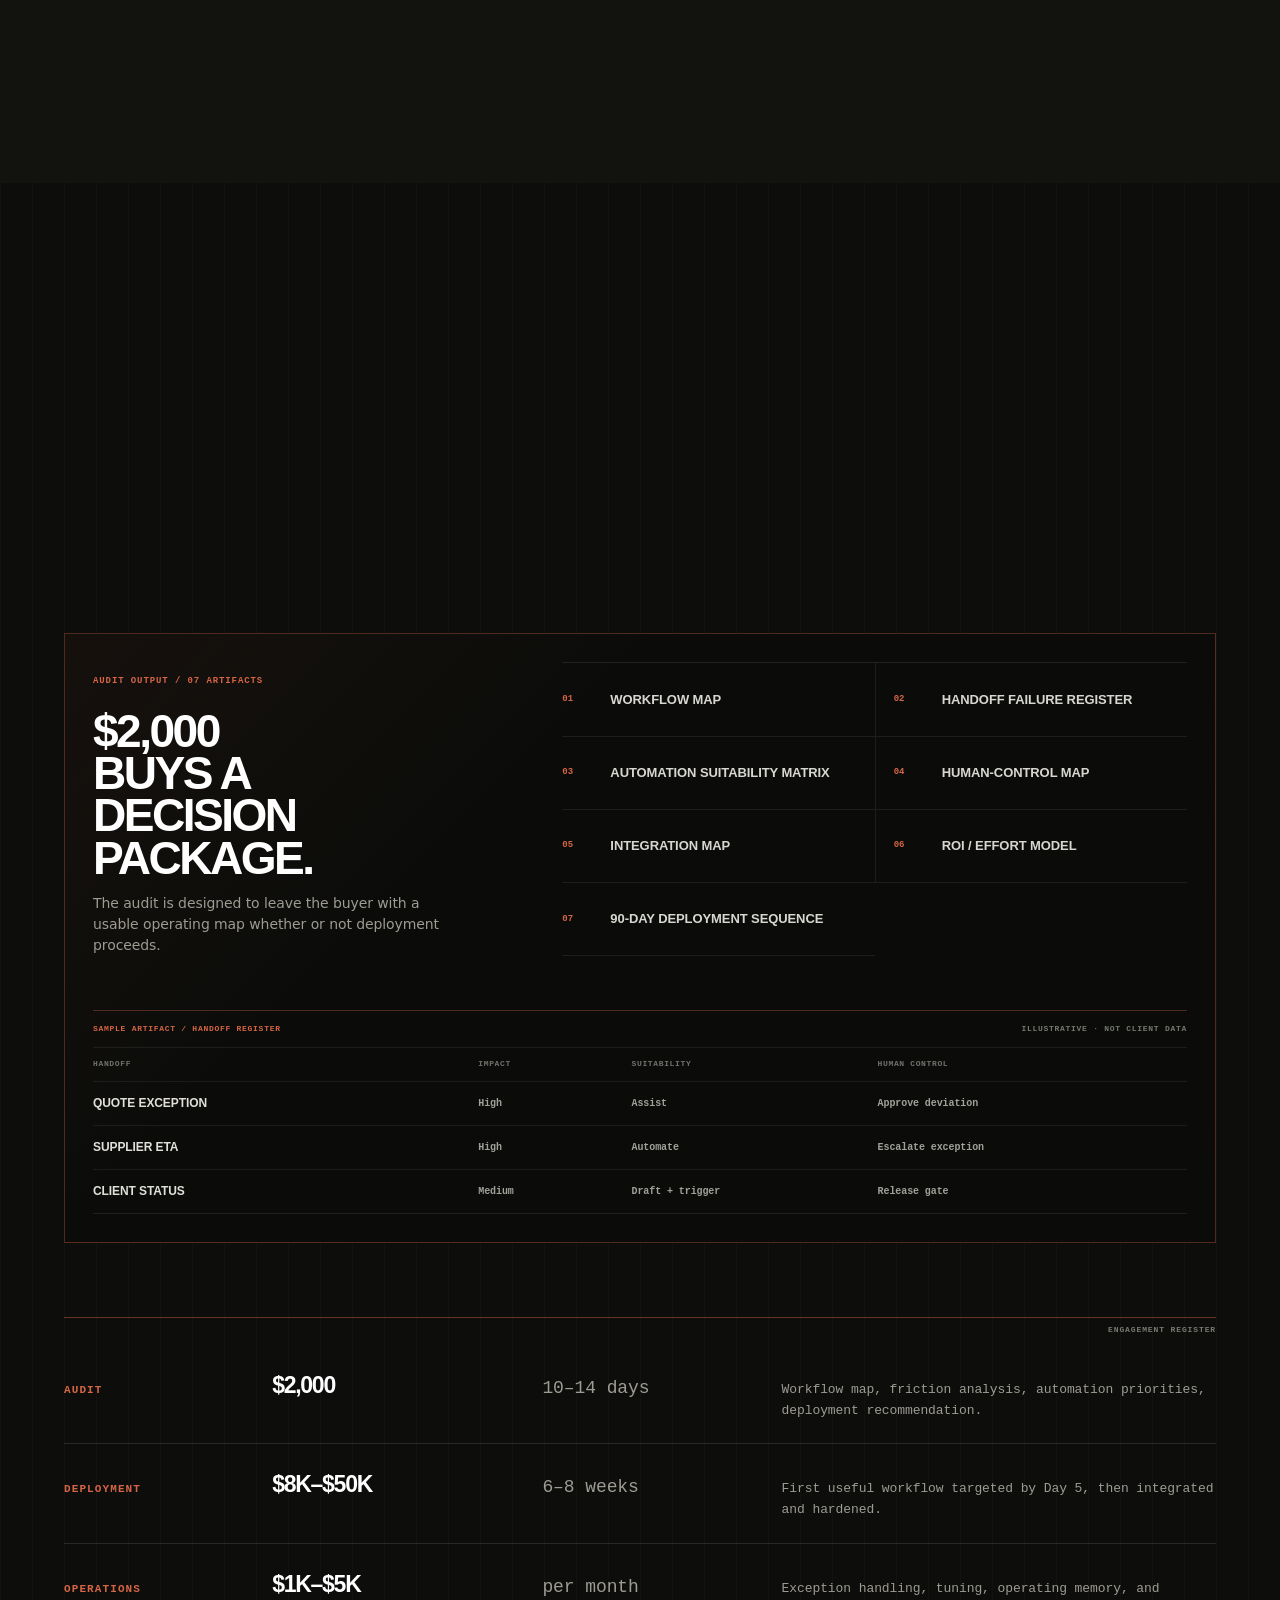
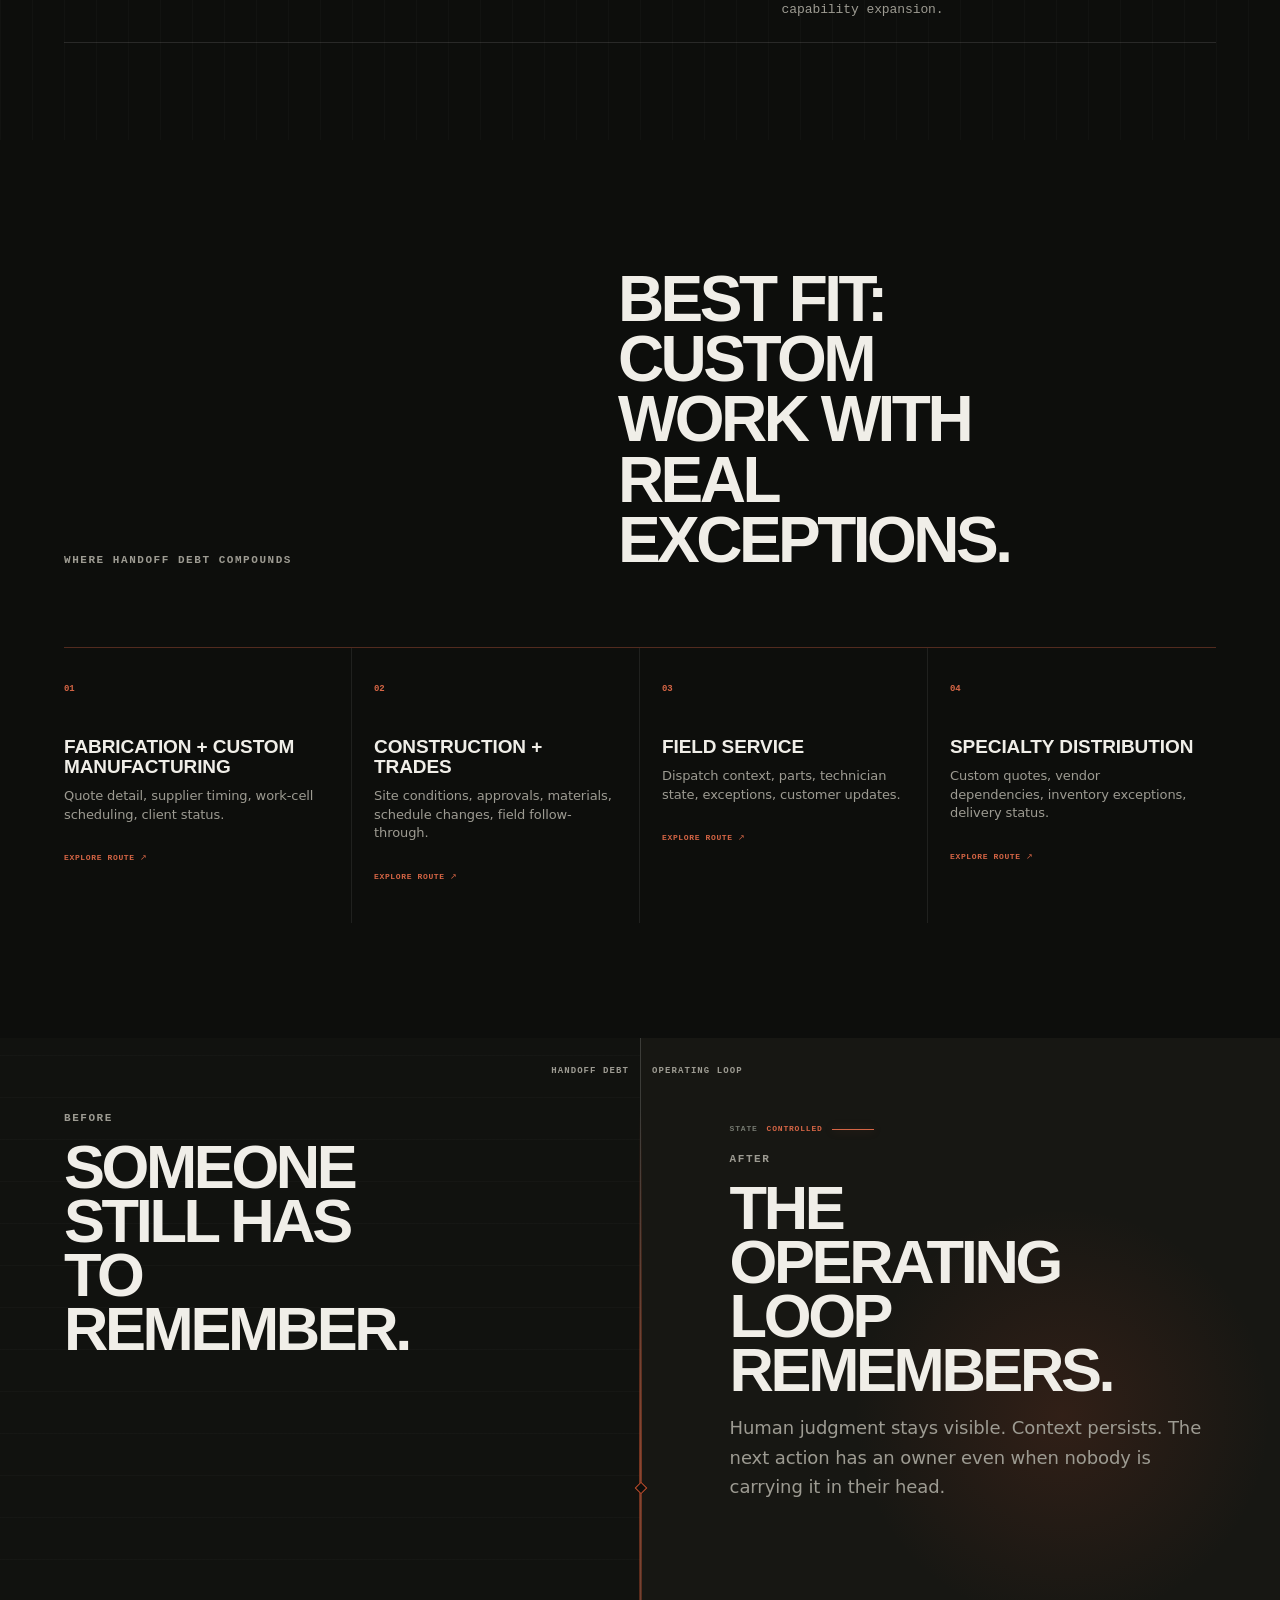
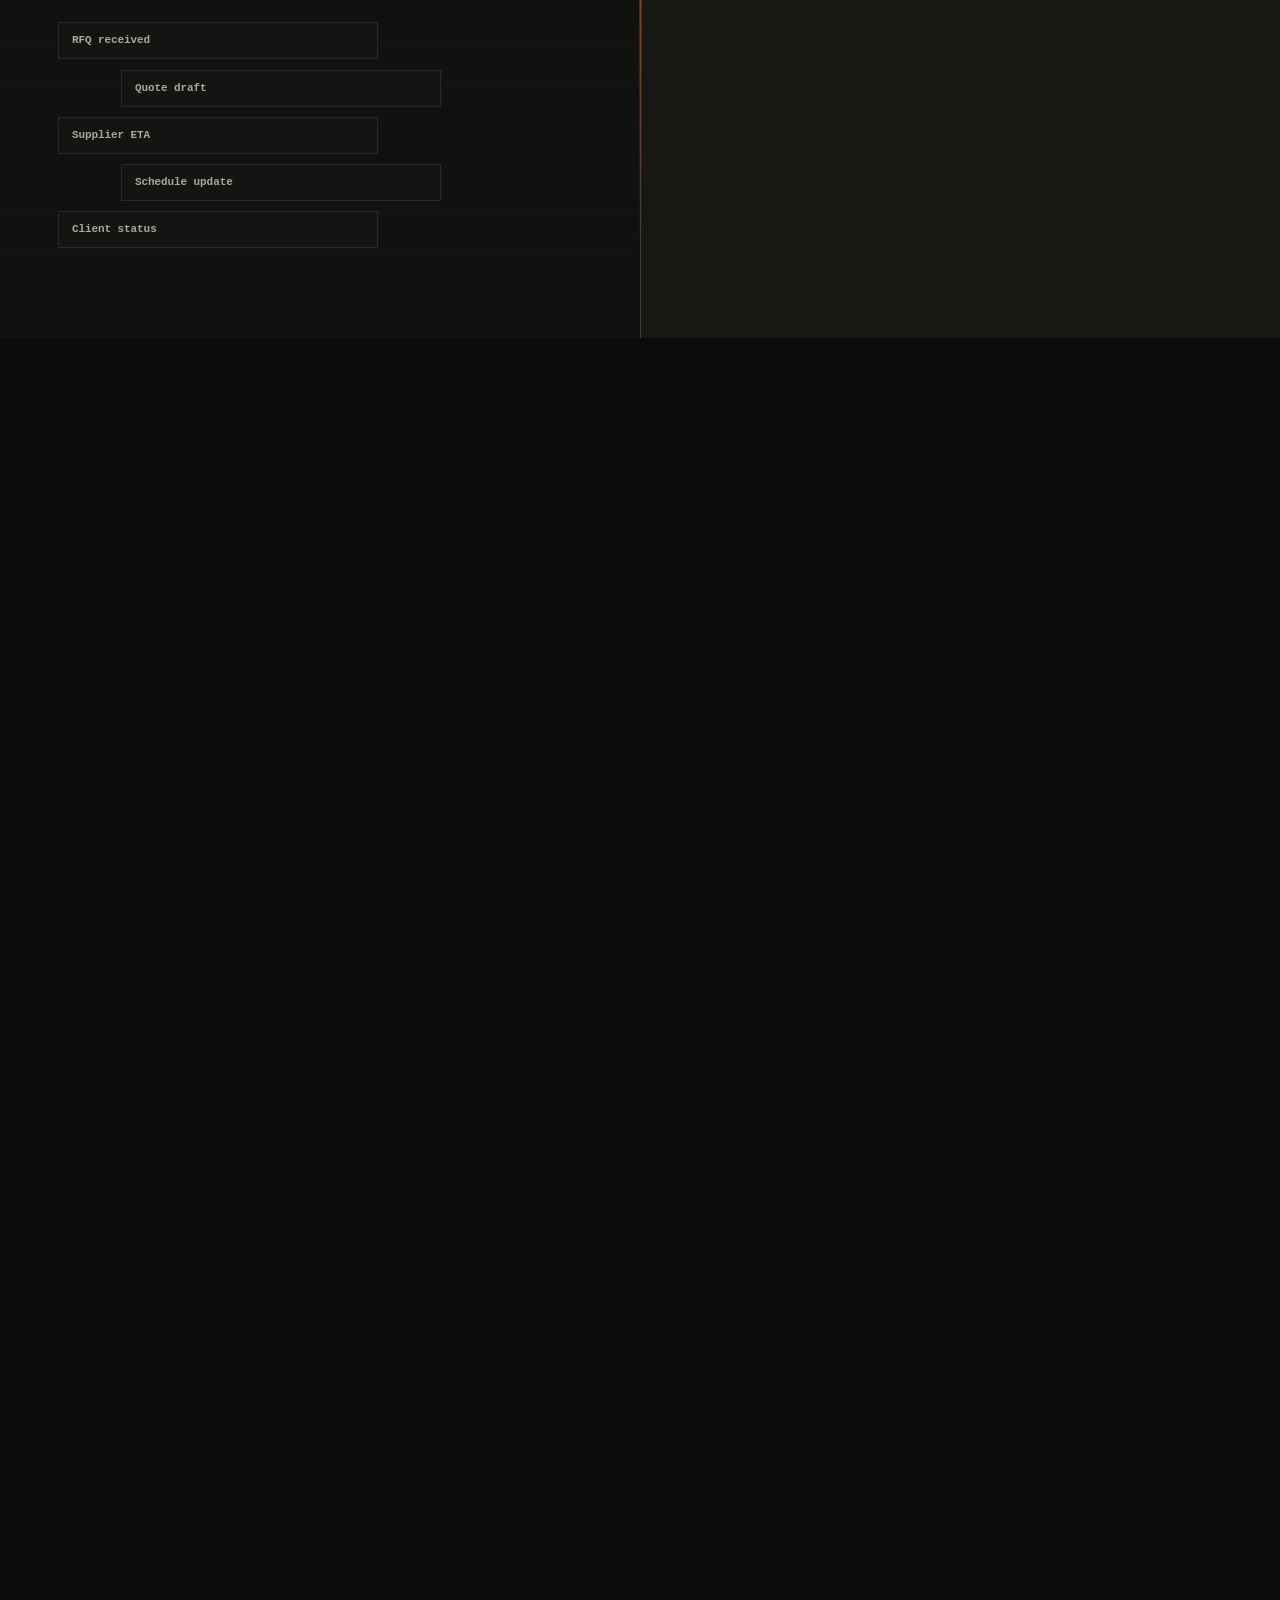
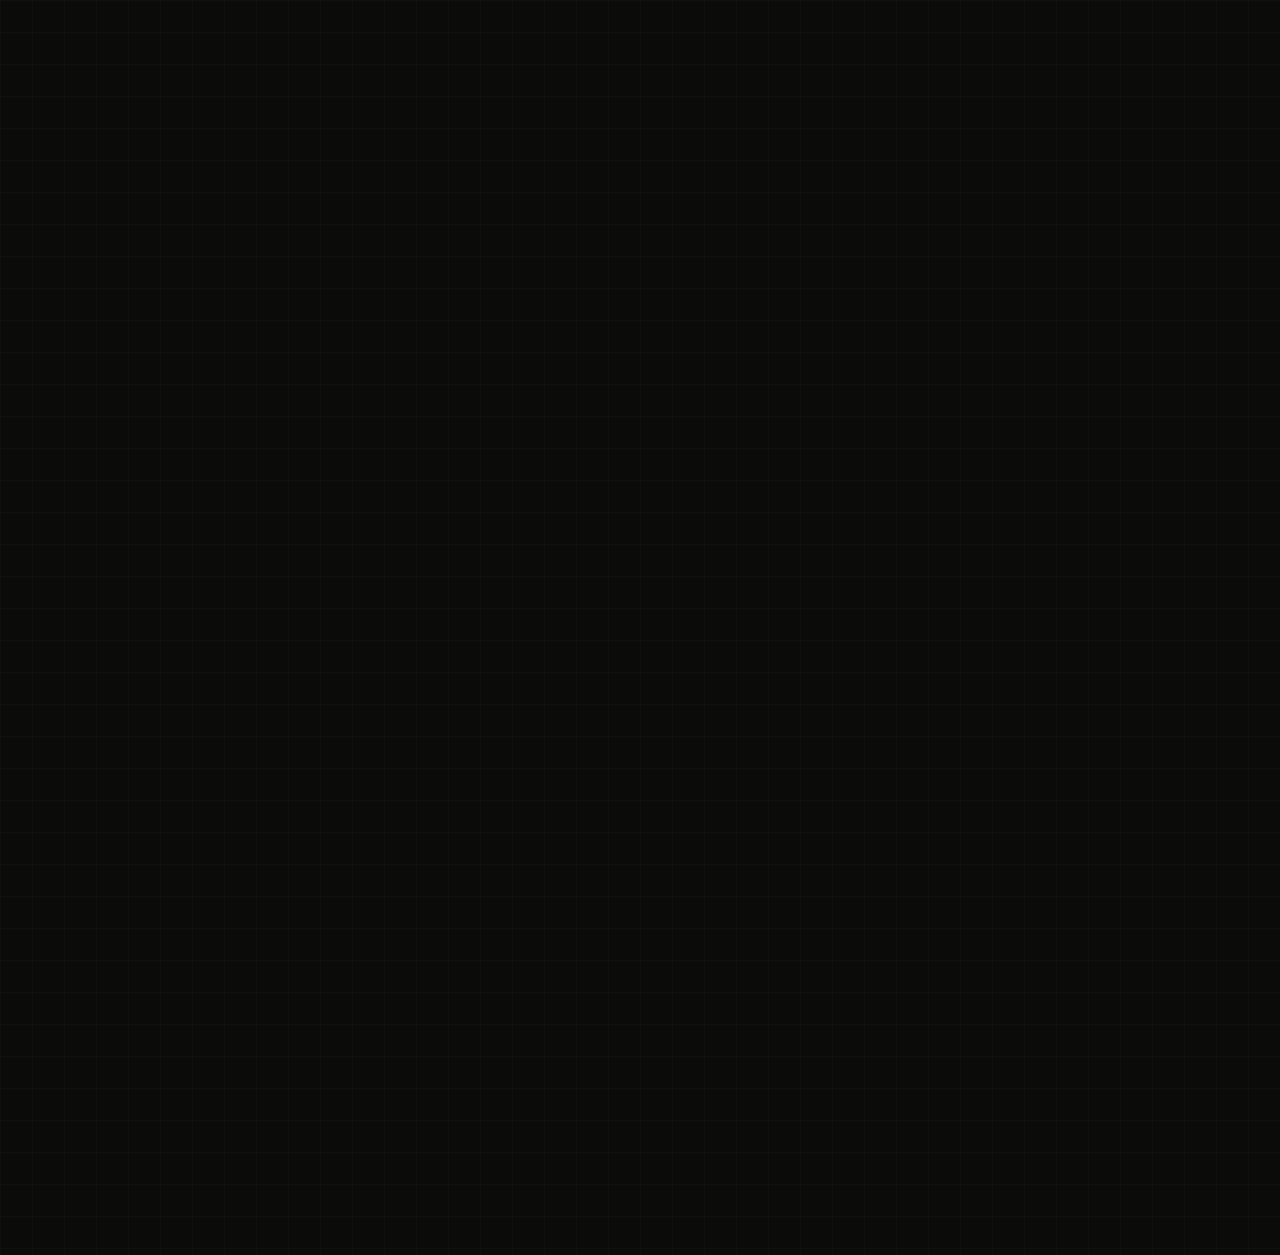
==== commit 4fa0b5a2: "preview: sync evidence productization phase" ====
--- a/deployfwd-preview/index.html
+++ b/deployfwd-preview/index.html
@@ -17,7 +17,7 @@
   <meta name="twitter:card" content="summary_large_image">
   <meta name="twitter:title" content="Deploy FWD | operational systems for custom-order work">
   <meta name="twitter:description" content="A managed operating layer for quoting, scheduling, supplier follow-through, and client status.">
-  <meta name="twitter:image" content="https://deployfwd.ai/assets/deploy-fwd/hero-workflow-1120.webp">
+  <meta name="twitter:image" content="https://deployfwd.ai/assets/deploy-fwd/og-card.jpg">
   <link rel="canonical" href="https://deployfwd.ai/">
   <script type="application/ld+json">{"@context":"https://schema.org","@type":"Organization","name":"Deploy FWD","url":"https://deployfwd.ai/","email":"hello@deployfwd.ai","description":"Operational systems for quoting, scheduling, supplier follow-through, and client status."}</script>
   <link rel="icon" href="data:image/svg+xml,%3Csvg xmlns='http://www.w3.org/2000/svg' viewBox='0 0 64 64'%3E%3Crect width='64' height='64' rx='12' fill='%230d0e0c'/%3E%3Cpath d='M13 20h38v7H13zm0 17h26v7H13z' fill='%23c6502e'/%3E%3C/svg%3E">
@@ -89,6 +89,72 @@
           <article><span>02</span><strong>Scheduling</strong><p>The next action exists in memory instead of in the workflow.</p></article>
           <article><span>03</span><strong>Suppliers</strong><p>ETAs get chased manually and exceptions surface after they matter.</p></article>
           <article><span>04</span><strong>Client status</strong><p>Customers ask because the operating loop did not tell them first.</p></article>
+        </div>
+      </div>
+    </section>
+
+    <section id="operating-loop-live" class="df-live-section sc-section" data-sc-act="flow">
+      <div class="sc-wrap">
+        <div class="df-live-head" data-sc-in>
+          <div>
+            <p class="df-label">Operating Loop Live</p>
+            <h2>Watch the handoff move.</h2>
+          </div>
+          <p>A representative custom-order workflow. The system carries context forward, pauses for judgment, then resumes without relying on somebody to remember the next step.</p>
+        </div>
+
+        <div class="df-live-shell" data-live-loop>
+          <div class="df-live-toolbar">
+            <span>FIELD SIMULATION / NOT CLIENT TELEMETRY</span>
+            <span data-live-clock>09:14</span>
+            <button type="button" data-live-run>Run operating loop</button>
+          </div>
+
+          <div class="df-live-body">
+            <div class="df-live-stream" role="list" aria-label="Representative operating loop events">
+              <button type="button" role="listitem" data-live-step="0">
+                <span>09:14</span><strong>RFQ received</strong><small>Email + PDF</small>
+              </button>
+              <button type="button" role="listitem" data-live-step="1">
+                <span>09:14</span><strong>Specification extracted</strong><small>Material · Qty · Finish · Due date</small>
+              </button>
+              <button type="button" role="listitem" data-live-step="2">
+                <span>09:15</span><strong>Exception detected</strong><small>Finish conflicts with supplier capability</small>
+              </button>
+              <button type="button" role="listitem" data-live-step="3">
+                <span>09:15</span><strong>Human approval</strong><small>Alternate supplier?</small>
+              </button>
+              <button type="button" role="listitem" data-live-step="4">
+                <span>09:17</span><strong>Supplier ETA requested</strong><small>Context carried automatically</small>
+              </button>
+              <button type="button" role="listitem" data-live-step="5">
+                <span>09:23</span><strong>ETA received</strong><small>Exception cleared</small>
+              </button>
+              <button type="button" role="listitem" data-live-step="6">
+                <span>09:24</span><strong>Schedule updated</strong><small>Next action assigned</small>
+              </button>
+              <button type="button" role="listitem" data-live-step="7">
+                <span>09:24</span><strong>Client status prepared</strong><small>Ready for release</small>
+              </button>
+            </div>
+
+            <div class="df-live-state" aria-live="polite">
+              <div class="df-live-state-head">
+                <span>System state</span>
+                <strong data-live-state-status>READY</strong>
+              </div>
+              <dl>
+                <div><dt>Current owner</dt><dd data-live-owner>Intake</dd></div>
+                <div><dt>Next action</dt><dd data-live-next>Parse RFQ</dd></div>
+                <div><dt>Human gate</dt><dd data-live-gate>None</dd></div>
+                <div><dt>Client state</dt><dd data-live-client>Unchanged</dd></div>
+              </dl>
+              <div class="df-live-state-foot">
+                <span>Supervised operating layer</span>
+                <b data-live-progress>0 / 8</b>
+              </div>
+            </div>
+          </div>
         </div>
       </div>
     </section>
@@ -147,6 +213,50 @@
             <div><dt>Execution</dt><dd>12 MCP servers</dd><p>Quoting, jobs, suppliers, communication, accounting, and records.</p></div>
           </dl>
         </div>
+
+        <div class="df-trust-strip" data-sc-in data-sc-stagger="45">
+          <article><span>01</span><strong>Human approval</strong><p>Sensitive actions can stop at an explicit decision gate.</p></article>
+          <article><span>02</span><strong>Observable state</strong><p>Every handoff should expose an owner, state, and next action.</p></article>
+          <article><span>03</span><strong>Explicit context</strong><p>Operating memory is written down instead of hiding in one person’s head.</p></article>
+          <article><span>04</span><strong>Controlled change</strong><p>Workflows expand only after the useful path is proven and reviewable.</p></article>
+        </div>
+      </div>
+    </section>
+
+    <section class="df-evidence-section sc-section" data-sc-act="flow">
+      <div class="sc-wrap">
+        <div class="df-evidence-head" data-sc-in>
+          <p class="df-label">Systems in evidence</p>
+          <h2>Show the failure. Show the control.</h2>
+          <p>Proof is labeled by maturity. A prototype is not a deployment, and a field simulation is not a client result.</p>
+        </div>
+
+        <div class="df-evidence-register">
+          <article data-sc-in>
+            <div><span>WORKING PROTOTYPE</span><strong>Quote intake</strong></div>
+            <dl>
+              <div><dt>Failure</dt><dd>RFQ facts are rebuilt from email and attachments.</dd></div>
+              <div><dt>Control</dt><dd>Structured extraction with exception routing.</dd></div>
+              <div><dt>Artifact</dt><dd>Parsed quote packet + approval gate.</dd></div>
+            </dl>
+          </article>
+          <article data-sc-in>
+            <div><span>INTERNAL SYSTEM</span><strong>Supplier follow-through</strong></div>
+            <dl>
+              <div><dt>Failure</dt><dd>ETAs live in inboxes and manual follow-up.</dd></div>
+              <div><dt>Control</dt><dd>Persistent supplier state and next-action ownership.</dd></div>
+              <div><dt>Artifact</dt><dd>Follow-up queue + exception register.</dd></div>
+            </dl>
+          </article>
+          <article data-sc-in>
+            <div><span>FIELD SIMULATION</span><strong>Client status loop</strong></div>
+            <dl>
+              <div><dt>Failure</dt><dd>Customers ask because the operation did not tell them first.</dd></div>
+              <div><dt>Control</dt><dd>Status preparation triggered by schedule state.</dd></div>
+              <div><dt>Artifact</dt><dd>Release-ready client update with human approval.</dd></div>
+            </dl>
+          </article>
+        </div>
       </div>
     </section>
 
@@ -155,6 +265,42 @@
         <div class="df-proof-line" data-sc-in>
           <p class="df-label">Engagement</p>
           <h2>Audit first. Deployment earns the right to expand.</h2>
+        </div>
+
+        <div class="df-audit-package" data-sc-in>
+          <div class="df-audit-copy">
+            <span>AUDIT OUTPUT / 07 ARTIFACTS</span>
+            <h3>$2,000 buys a decision package.</h3>
+            <p>The audit is designed to leave the buyer with a usable operating map whether or not deployment proceeds.</p>
+          </div>
+          <ol>
+            <li><b>01</b><span>Workflow map</span></li>
+            <li><b>02</b><span>Handoff failure register</span></li>
+            <li><b>03</b><span>Automation suitability matrix</span></li>
+            <li><b>04</b><span>Human-control map</span></li>
+            <li><b>05</b><span>Integration map</span></li>
+            <li><b>06</b><span>ROI / effort model</span></li>
+            <li><b>07</b><span>90-day deployment sequence</span></li>
+          </ol>
+
+          <div class="df-audit-preview">
+            <div class="df-audit-preview-head">
+              <span>SAMPLE ARTIFACT / HANDOFF REGISTER</span>
+              <span>ILLUSTRATIVE · NOT CLIENT DATA</span>
+            </div>
+            <div class="df-audit-preview-row is-head">
+              <span>Handoff</span><span>Impact</span><span>Suitability</span><span>Human control</span>
+            </div>
+            <div class="df-audit-preview-row">
+              <strong>Quote exception</strong><span>High</span><span>Assist</span><span>Approve deviation</span>
+            </div>
+            <div class="df-audit-preview-row">
+              <strong>Supplier ETA</strong><span>High</span><span>Automate</span><span>Escalate exception</span>
+            </div>
+            <div class="df-audit-preview-row">
+              <strong>Client status</strong><span>Medium</span><span>Draft + trigger</span><span>Release gate</span>
+            </div>
+          </div>
         </div>
 
         <div class="df-proof-steps" data-register="ENGAGEMENT REGISTER">
@@ -176,6 +322,21 @@
             <p>per month</p>
             <small>Exception handling, tuning, operating memory, and capability expansion.</small>
           </article>
+        </div>
+      </div>
+    </section>
+
+    <section class="df-fit-section sc-section" data-sc-act="flow">
+      <div class="sc-wrap">
+        <div class="df-fit-head" data-sc-in>
+          <p class="df-label">Where handoff debt compounds</p>
+          <h2>Best fit: custom work with real exceptions.</h2>
+        </div>
+        <div class="df-fit-grid" data-sc-in data-sc-stagger="40">
+          <article><span>01</span><strong>Fabrication + custom manufacturing</strong><p>Quote detail, supplier timing, work-cell scheduling, client status.</p><a href="deploy-fwd-industries.html#fabrication">Explore route ↗</a></article>
+          <article><span>02</span><strong>Construction + trades</strong><p>Site conditions, approvals, materials, schedule changes, field follow-through.</p><a href="deploy-fwd-industries.html#construction">Explore route ↗</a></article>
+          <article><span>03</span><strong>Field service</strong><p>Dispatch context, parts, technician state, exceptions, customer updates.</p><a href="deploy-fwd-industries.html#field-service">Explore route ↗</a></article>
+          <article><span>04</span><strong>Specialty distribution</strong><p>Custom quotes, vendor dependencies, inventory exceptions, delivery status.</p><a href="deploy-fwd-industries.html#distribution">Explore route ↗</a></article>
         </div>
       </div>
     </section>
--- a/deployfwd-preview/assets/deploy-fwd.css
+++ b/deployfwd-preview/assets/deploy-fwd.css
@@ -1624,3 +1624,947 @@
     right: 8%;
   }
 }
+
+
+/* ============================================================
+   Evidence architecture — live loop, trust, proof, audit package
+   ============================================================ */
+.df-live-section {
+  background:
+    linear-gradient(90deg, rgba(255,255,255,.015) 1px, transparent 1px) 0 0 / 32px 32px,
+    #10110f;
+}
+
+.df-live-head,
+.df-evidence-head,
+.df-fit-head {
+  display: grid;
+  grid-template-columns: .88fr 1.12fr;
+  gap: 56px 84px;
+  align-items: end;
+  margin-bottom: clamp(48px, 6vw, 82px);
+}
+
+.df-live-head > div,
+.df-evidence-head .df-label,
+.df-fit-head .df-label {
+  grid-column: 1;
+}
+
+.df-live-head h2,
+.df-evidence-head h2,
+.df-fit-head h2 {
+  margin: 14px 0 0;
+  max-width: 11ch;
+  font-size: clamp(42px, 5vw, 72px);
+  line-height: .94;
+  text-transform: uppercase;
+}
+
+.df-live-head > p,
+.df-evidence-head > p {
+  grid-column: 2;
+  grid-row: 1;
+  max-width: 52ch;
+  margin: 0 0 3px;
+  color: var(--sc-ink-soft);
+  font-size: 17px;
+  line-height: 1.55;
+}
+
+.df-live-shell {
+  border: 1px solid rgba(213,101,69,.34);
+  background: #0a0b09;
+  box-shadow: 0 32px 70px rgba(0,0,0,.26);
+}
+
+.df-live-toolbar {
+  display: grid;
+  grid-template-columns: 1fr auto auto;
+  gap: 18px;
+  align-items: center;
+  min-height: 48px;
+  padding: 0 15px;
+  border-bottom: 1px solid rgba(255,255,255,.1);
+  color: #777b73;
+  font: 700 9px/1 var(--df-mono);
+  letter-spacing: .1em;
+  text-transform: uppercase;
+}
+
+.df-live-toolbar > span:first-child {
+  color: var(--df-accent-text);
+}
+
+.df-live-toolbar button {
+  min-height: 34px;
+  padding: 0 13px;
+  border: 1px solid rgba(213,101,69,.38);
+  background: rgba(213,101,69,.06);
+  color: #e4e1da;
+  font: 700 9px/1 var(--df-mono);
+  letter-spacing: .09em;
+  text-transform: uppercase;
+  cursor: pointer;
+}
+
+.df-live-toolbar button:disabled {
+  color: #777b73;
+  cursor: wait;
+}
+
+.df-live-body {
+  display: grid;
+  grid-template-columns: 1.25fr .75fr;
+  min-height: 560px;
+}
+
+.df-live-stream {
+  border-right: 1px solid rgba(255,255,255,.09);
+}
+
+.df-live-stream button {
+  position: relative;
+  display: grid;
+  grid-template-columns: 68px minmax(0, 1fr) minmax(150px, .7fr);
+  gap: 16px;
+  align-items: center;
+  width: 100%;
+  min-height: 66px;
+  padding: 0 18px;
+  border: 0;
+  border-bottom: 1px solid rgba(255,255,255,.07);
+  background: transparent;
+  color: #8d9089;
+  text-align: left;
+  cursor: pointer;
+  transition: background 140ms linear, color 140ms linear;
+}
+
+.df-live-stream button::before {
+  content: "";
+  position: absolute;
+  left: 0;
+  top: 0;
+  bottom: 0;
+  width: 2px;
+  background: transparent;
+}
+
+.df-live-stream button span,
+.df-live-stream button small {
+  font: 600 9px/1.35 var(--df-mono);
+  letter-spacing: .05em;
+}
+
+.df-live-stream button strong {
+  color: #c6c8c0;
+  font: 700 15px/1.2 var(--df-display);
+  letter-spacing: -.02em;
+  text-transform: uppercase;
+}
+
+.df-live-stream button small {
+  color: #666a63;
+}
+
+.df-live-stream button.is-complete {
+  color: #6f736b;
+  background: rgba(255,255,255,.014);
+}
+
+.df-live-stream button.is-active {
+  background:
+    linear-gradient(90deg, rgba(213,101,69,.12), transparent 70%);
+  color: var(--df-accent-text);
+}
+
+.df-live-stream button.is-active::before {
+  background: var(--df-accent-text);
+  box-shadow: 0 0 14px rgba(213,101,69,.42);
+}
+
+.df-live-stream button.is-active strong {
+  color: #fff;
+}
+
+.df-live-state {
+  display: flex;
+  flex-direction: column;
+  min-width: 0;
+  padding: 24px;
+  background:
+    radial-gradient(circle at 80% 10%, rgba(213,101,69,.08), transparent 36%),
+    #0d0e0c;
+}
+
+.df-live-state-head,
+.df-live-state-foot {
+  display: flex;
+  align-items: center;
+  justify-content: space-between;
+  gap: 18px;
+  color: #777b73;
+  font: 700 9px/1 var(--df-mono);
+  letter-spacing: .1em;
+  text-transform: uppercase;
+}
+
+.df-live-state-head strong {
+  color: var(--df-accent-text);
+  font-weight: 700;
+}
+
+.df-live-state dl {
+  display: grid;
+  gap: 0;
+  margin: 34px 0 auto;
+  border-top: 1px solid rgba(255,255,255,.1);
+}
+
+.df-live-state dl div {
+  display: grid;
+  grid-template-columns: 118px 1fr;
+  gap: 18px;
+  padding: 18px 0;
+  border-bottom: 1px solid rgba(255,255,255,.08);
+}
+
+.df-live-state dt {
+  color: #777b73;
+  font: 700 9px/1.35 var(--df-mono);
+  letter-spacing: .08em;
+  text-transform: uppercase;
+}
+
+.df-live-state dd {
+  margin: 0;
+  color: #f0eee8;
+  font: 700 17px/1.2 var(--df-display);
+  letter-spacing: -.02em;
+}
+
+.df-live-state-foot {
+  padding-top: 28px;
+}
+
+.df-live-state-foot b {
+  color: #f0eee8;
+  font-weight: 700;
+}
+
+.df-trust-strip {
+  display: grid;
+  grid-template-columns: repeat(4, 1fr);
+  margin-top: clamp(58px, 7vw, 94px);
+  border-top: 1px solid rgba(213,101,69,.35);
+  border-bottom: 1px solid rgba(255,255,255,.1);
+}
+
+.df-trust-strip article {
+  min-height: 180px;
+  padding: 21px 22px 24px 0;
+  border-right: 1px solid rgba(255,255,255,.08);
+}
+
+.df-trust-strip article + article {
+  padding-left: 22px;
+}
+
+.df-trust-strip article:last-child {
+  border-right: 0;
+}
+
+.df-trust-strip span,
+.df-evidence-register article > div span,
+.df-audit-copy > span {
+  color: var(--df-accent-text);
+  font: 700 9px/1 var(--df-mono);
+  letter-spacing: .1em;
+  text-transform: uppercase;
+}
+
+.df-trust-strip strong {
+  display: block;
+  margin-top: 34px;
+  color: #f0eee8;
+  font: 700 18px/1.05 var(--df-display);
+  text-transform: uppercase;
+}
+
+.df-trust-strip p {
+  margin: 9px 0 0;
+  color: var(--sc-ink-soft);
+  font-size: 13px;
+  line-height: 1.45;
+}
+
+.df-evidence-section {
+  background: #12130f;
+}
+
+.df-evidence-register {
+  border-top: 1px solid rgba(213,101,69,.36);
+}
+
+.df-evidence-register article {
+  display: grid;
+  grid-template-columns: .64fr 1.36fr;
+  gap: 40px;
+  padding: 26px 0 28px;
+  border-bottom: 1px solid rgba(255,255,255,.09);
+}
+
+.df-evidence-register article > div strong {
+  display: block;
+  margin-top: 14px;
+  color: #f0eee8;
+  font: 700 clamp(24px, 2.5vw, 34px)/.95 var(--df-display);
+  letter-spacing: -.045em;
+  text-transform: uppercase;
+}
+
+.df-evidence-register dl {
+  display: grid;
+  grid-template-columns: repeat(3, 1fr);
+  gap: 0;
+  margin: 0;
+}
+
+.df-evidence-register dl div {
+  padding: 0 22px;
+  border-left: 1px solid rgba(255,255,255,.08);
+}
+
+.df-evidence-register dt {
+  color: #767a72;
+  font: 700 9px/1 var(--df-mono);
+  letter-spacing: .09em;
+  text-transform: uppercase;
+}
+
+.df-evidence-register dd {
+  margin: 11px 0 0;
+  color: #aaaDA5;
+  font-size: 13px;
+  line-height: 1.5;
+}
+
+.df-audit-package {
+  display: grid;
+  grid-template-columns: .78fr 1.22fr;
+  gap: 48px 70px;
+  margin-top: clamp(48px, 6vw, 84px);
+  padding: 28px;
+  border: 1px solid rgba(213,101,69,.34);
+  background:
+    linear-gradient(135deg, rgba(213,101,69,.055), transparent 34%),
+    #0b0c0a;
+}
+
+.df-audit-copy h3 {
+  max-width: 9ch;
+  margin: 18px 0 14px;
+  color: #fff;
+  font: 700 clamp(32px, 3.6vw, 52px)/.92 var(--df-display);
+  text-transform: uppercase;
+}
+
+.df-audit-copy p {
+  max-width: 42ch;
+  margin: 0;
+  color: var(--sc-ink-soft);
+  font-size: 14px;
+  line-height: 1.5;
+}
+
+.df-audit-package ol {
+  display: grid;
+  grid-template-columns: 1fr 1fr;
+  margin: 0;
+  padding: 0;
+  list-style: none;
+  border-top: 1px solid rgba(255,255,255,.09);
+}
+
+.df-audit-package li {
+  display: grid;
+  grid-template-columns: 38px 1fr;
+  gap: 10px;
+  align-items: center;
+  min-height: 54px;
+  padding: 0 12px 0 0;
+  border-bottom: 1px solid rgba(255,255,255,.08);
+}
+
+.df-audit-package li:nth-child(even) {
+  padding-left: 18px;
+  border-left: 1px solid rgba(255,255,255,.08);
+}
+
+.df-audit-package li b {
+  color: var(--df-accent-text);
+  font: 700 9px/1 var(--df-mono);
+}
+
+.df-audit-package li span {
+  color: #d8d6d0;
+  font: 700 13px/1.2 var(--df-display);
+  text-transform: uppercase;
+}
+
+.df-fit-section {
+  background: #0d0e0c;
+}
+
+.df-fit-grid {
+  display: grid;
+  grid-template-columns: repeat(4, 1fr);
+  border-top: 1px solid rgba(213,101,69,.34);
+}
+
+.df-fit-grid article {
+  min-height: 190px;
+  padding: 22px 22px 24px 0;
+  border-right: 1px solid rgba(255,255,255,.08);
+}
+
+.df-fit-grid article + article {
+  padding-left: 22px;
+}
+
+.df-fit-grid article:last-child {
+  border-right: 0;
+}
+
+.df-fit-grid span {
+  color: var(--df-accent-text);
+  font: 700 9px/1 var(--df-mono);
+}
+
+.df-fit-grid strong {
+  display: block;
+  margin-top: 38px;
+  color: #f0eee8;
+  font: 700 19px/1.05 var(--df-display);
+  text-transform: uppercase;
+}
+
+.df-fit-grid p {
+  margin: 10px 0 0;
+  color: var(--sc-ink-soft);
+  font-size: 13px;
+  line-height: 1.45;
+}
+
+@media (max-width: 900px) {
+  .df-live-head,
+  .df-evidence-head,
+  .df-fit-head {
+    grid-template-columns: 1fr;
+    gap: 22px;
+  }
+
+  .df-live-head > p,
+  .df-evidence-head > p {
+    grid-column: 1;
+    grid-row: auto;
+  }
+
+  .df-live-body {
+    grid-template-columns: 1fr;
+  }
+
+  .df-live-stream {
+    border-right: 0;
+    border-bottom: 1px solid rgba(255,255,255,.1);
+  }
+
+  .df-live-state {
+    min-height: 360px;
+  }
+
+  .df-trust-strip,
+  .df-fit-grid {
+    grid-template-columns: 1fr 1fr;
+  }
+
+  .df-trust-strip article:nth-child(2),
+  .df-fit-grid article:nth-child(2) {
+    border-right: 0;
+  }
+
+  .df-trust-strip article:nth-child(n+3),
+  .df-fit-grid article:nth-child(n+3) {
+    border-top: 1px solid rgba(255,255,255,.08);
+  }
+
+  .df-evidence-register article {
+    grid-template-columns: 1fr;
+    gap: 24px;
+  }
+
+  .df-audit-package {
+    grid-template-columns: 1fr;
+  }
+}
+
+@media (max-width: 640px) {
+  .df-live-toolbar {
+    grid-template-columns: 1fr auto;
+    gap: 10px;
+    padding-block: 8px;
+  }
+
+  .df-live-toolbar > span:first-child {
+    grid-column: 1 / -1;
+  }
+
+  .df-live-toolbar button {
+    min-height: 44px;
+  }
+
+  .df-live-stream button {
+    grid-template-columns: 50px 1fr;
+    gap: 10px;
+    min-height: 62px;
+    padding: 0 12px;
+  }
+
+  .df-live-stream button small {
+    grid-column: 2;
+    margin-top: -6px;
+  }
+
+  .df-live-state {
+    min-height: 330px;
+    padding: 20px 16px;
+  }
+
+  .df-live-state dl div {
+    grid-template-columns: 96px 1fr;
+    gap: 12px;
+  }
+
+  .df-trust-strip,
+  .df-fit-grid {
+    grid-template-columns: 1fr;
+  }
+
+  .df-trust-strip article,
+  .df-trust-strip article + article,
+  .df-fit-grid article,
+  .df-fit-grid article + article {
+    min-height: 0;
+    padding: 18px 0 20px;
+    border-right: 0;
+    border-top: 1px solid rgba(255,255,255,.08);
+  }
+
+  .df-trust-strip article:first-child,
+  .df-fit-grid article:first-child {
+    border-top: 0;
+  }
+
+  .df-trust-strip strong,
+  .df-fit-grid strong {
+    margin-top: 20px;
+  }
+
+  .df-evidence-register dl {
+    grid-template-columns: 1fr;
+  }
+
+  .df-evidence-register dl div {
+    padding: 15px 0;
+    border-left: 0;
+    border-top: 1px solid rgba(255,255,255,.08);
+  }
+
+  .df-audit-package {
+    padding: 22px 16px;
+  }
+
+  .df-audit-package ol {
+    grid-template-columns: 1fr;
+  }
+
+  .df-audit-package li:nth-child(even) {
+    padding-left: 0;
+    border-left: 0;
+  }
+}
+
+@media (prefers-reduced-motion: reduce) {
+  .df-live-stream button {
+    transition: none;
+  }
+}
+
+
+.df-live-shell.is-gated .df-live-toolbar button {
+  border-color: rgba(213,101,69,.78);
+  background: rgba(213,101,69,.14);
+  color: #fff;
+  box-shadow: 0 0 0 1px rgba(213,101,69,.08), 0 0 22px rgba(213,101,69,.1);
+}
+
+.df-live-shell.is-gated .df-live-state {
+  background:
+    radial-gradient(circle at 80% 10%, rgba(213,101,69,.13), transparent 38%),
+    #0d0e0c;
+}
+
+
+.df-audit-preview {
+  grid-column: 1 / -1;
+  margin-top: 6px;
+  border-top: 1px solid rgba(213,101,69,.34);
+  border-bottom: 1px solid rgba(255,255,255,.09);
+}
+
+.df-audit-preview-head,
+.df-audit-preview-row {
+  display: grid;
+  grid-template-columns: 1.2fr .45fr .75fr 1fr;
+  gap: 14px;
+  align-items: center;
+}
+
+.df-audit-preview-head {
+  grid-template-columns: 1fr auto;
+  min-height: 36px;
+  color: #74786f;
+  font: 700 8px/1 var(--df-mono);
+  letter-spacing: .09em;
+}
+
+.df-audit-preview-head span:first-child {
+  color: var(--df-accent-text);
+}
+
+.df-audit-preview-row {
+  min-height: 44px;
+  border-top: 1px solid rgba(255,255,255,.07);
+  color: #9fa199;
+  font: 600 10px/1.3 var(--df-mono);
+}
+
+.df-audit-preview-row.is-head {
+  min-height: 34px;
+  color: #6f736b;
+  font-size: 8px;
+  letter-spacing: .08em;
+  text-transform: uppercase;
+}
+
+.df-audit-preview-row strong {
+  color: #e1dfd9;
+  font: 700 12px/1.2 var(--df-display);
+  text-transform: uppercase;
+}
+
+@media (max-width: 640px) {
+  .df-audit-preview-head {
+    grid-template-columns: 1fr;
+    gap: 5px;
+    padding: 10px 0;
+  }
+
+  .df-audit-preview-row {
+    grid-template-columns: 1.1fr .55fr .8fr;
+    gap: 9px;
+    padding: 9px 0;
+  }
+
+  .df-audit-preview-row > *:last-child {
+    grid-column: 1 / -1;
+  }
+
+  .df-audit-preview-row.is-head > *:last-child {
+    display: none;
+  }
+}
+
+
+/* ============================================================
+   Deploy FWD industry route page
+   ============================================================ */
+.df-route-page {
+  background: #0d0e0c;
+}
+
+.df-route-header {
+  position: sticky;
+  top: 0;
+  z-index: 40;
+  display: flex;
+  justify-content: space-between;
+  align-items: center;
+  min-height: 54px;
+  padding:
+    env(safe-area-inset-top)
+    max(22px, calc(env(safe-area-inset-right) + 16px))
+    0
+    max(22px, calc(env(safe-area-inset-left) + 16px));
+  border-bottom: 1px solid rgba(255,255,255,.09);
+  background: rgba(13,14,12,.94);
+  backdrop-filter: blur(14px);
+}
+
+.df-route-header a {
+  color: #d9d7d1;
+  font: 700 9px/1 var(--df-mono);
+  letter-spacing: .1em;
+  text-decoration: none;
+  text-transform: uppercase;
+}
+
+.df-route-brand span {
+  color: var(--df-accent-text);
+}
+
+.df-route-hero {
+  min-height: 76svh;
+  display: grid;
+  align-items: end;
+  padding: clamp(72px, 9vw, 130px) clamp(24px, 6vw, 92px);
+  border-bottom: 1px solid rgba(255,255,255,.09);
+}
+
+.df-route-hero > div {
+  width: min(1320px, 100%);
+  margin: 0 auto;
+}
+
+.df-route-hero h1 {
+  max-width: 11ch;
+  margin: 18px 0 24px;
+  font-size: clamp(58px, 8vw, 126px);
+  line-height: .88;
+  text-transform: uppercase;
+}
+
+.df-route-hero p:last-child {
+  max-width: 58ch;
+  margin: 0;
+  color: var(--sc-ink-soft);
+  font-size: 18px;
+  line-height: 1.55;
+}
+
+.df-route-index {
+  display: grid;
+  grid-template-columns: repeat(4, 1fr);
+  border-bottom: 1px solid rgba(255,255,255,.09);
+}
+
+.df-route-index a {
+  min-height: 112px;
+  display: grid;
+  align-content: space-between;
+  gap: 16px;
+  padding: 18px 22px;
+  border-right: 1px solid rgba(255,255,255,.08);
+  color: #d8d6d0;
+  font: 700 13px/1.2 var(--df-display);
+  text-decoration: none;
+  text-transform: uppercase;
+}
+
+.df-route-index a:last-child {
+  border-right: 0;
+}
+
+.df-route-index span {
+  color: var(--df-accent-text);
+  font: 700 9px/1 var(--df-mono);
+}
+
+.df-route-section {
+  padding: clamp(76px, 8vw, 126px) clamp(24px, 6vw, 92px);
+  border-bottom: 1px solid rgba(255,255,255,.09);
+  background: #10110f;
+  scroll-margin-top: 58px;
+}
+
+.df-route-section--alt {
+  background: #151612;
+}
+
+.df-route-section-head,
+.df-route-register {
+  width: min(1320px, 100%);
+  margin-left: auto;
+  margin-right: auto;
+}
+
+.df-route-section-head > span {
+  color: var(--df-accent-text);
+  font: 700 9px/1 var(--df-mono);
+  letter-spacing: .11em;
+}
+
+.df-route-section-head h2 {
+  max-width: 10ch;
+  margin: 20px 0 clamp(46px, 5.5vw, 76px);
+  font-size: clamp(44px, 5.7vw, 82px);
+  line-height: .94;
+  text-transform: uppercase;
+}
+
+.df-route-register {
+  display: grid;
+  grid-template-columns: repeat(4, 1fr);
+  border-top: 1px solid rgba(213,101,69,.34);
+  border-bottom: 1px solid rgba(255,255,255,.09);
+}
+
+.df-route-register article {
+  min-height: 210px;
+  padding: 22px 24px 26px 0;
+  border-right: 1px solid rgba(255,255,255,.08);
+}
+
+.df-route-register article + article {
+  padding-left: 24px;
+}
+
+.df-route-register article:last-child {
+  border-right: 0;
+}
+
+.df-route-register strong {
+  display: block;
+  margin-bottom: 54px;
+  color: #f0eee8;
+  font: 700 16px/1 var(--df-display);
+  text-transform: uppercase;
+}
+
+.df-route-register p {
+  margin: 0;
+  color: var(--sc-ink-soft);
+  font-size: 13px;
+  line-height: 1.5;
+}
+
+.df-route-cta {
+  padding: clamp(84px, 10vw, 154px) clamp(24px, 6vw, 92px);
+  background:
+    radial-gradient(circle at 80% 20%, rgba(213,101,69,.11), transparent 32%),
+    #0d0e0c;
+}
+
+.df-route-cta > * {
+  width: min(1040px, 100%);
+  margin-left: auto;
+  margin-right: auto;
+}
+
+.df-route-cta h2 {
+  max-width: 11ch;
+  margin-top: 18px;
+  margin-bottom: 24px;
+  font-size: clamp(48px, 6.5vw, 92px);
+  line-height: .92;
+  text-transform: uppercase;
+}
+
+.df-route-cta > p:not(.df-label) {
+  max-width: 58ch;
+  color: var(--sc-ink-soft);
+  font-size: 16px;
+  line-height: 1.55;
+}
+
+.df-route-cta a {
+  display: inline-flex;
+  align-items: center;
+  min-height: 44px;
+  margin-top: 24px;
+  color: #f0eee8;
+  font: 700 10px/1 var(--df-mono);
+  letter-spacing: .09em;
+  text-decoration: none;
+  text-transform: uppercase;
+}
+
+.df-fit-grid a {
+  display: inline-flex;
+  align-items: center;
+  min-height: 44px;
+  margin-top: 12px;
+  color: var(--df-accent-text);
+  font: 700 8px/1 var(--df-mono);
+  letter-spacing: .08em;
+  text-decoration: none;
+  text-transform: uppercase;
+}
+
+@media (max-width: 900px) {
+  .df-route-index,
+  .df-route-register {
+    grid-template-columns: 1fr 1fr;
+  }
+
+  .df-route-index a:nth-child(2),
+  .df-route-register article:nth-child(2) {
+    border-right: 0;
+  }
+
+  .df-route-index a:nth-child(n+3),
+  .df-route-register article:nth-child(n+3) {
+    border-top: 1px solid rgba(255,255,255,.08);
+  }
+}
+
+@media (max-width: 640px) {
+  .df-route-header {
+    min-height: calc(52px + env(safe-area-inset-top));
+  }
+
+  .df-route-header a:last-child {
+    font-size: 8px;
+  }
+
+  .df-route-hero {
+    min-height: 68svh;
+    padding: 72px 18px 56px;
+  }
+
+  .df-route-hero h1 {
+    font-size: clamp(46px, 13vw, 64px);
+  }
+
+  .df-route-index,
+  .df-route-register {
+    grid-template-columns: 1fr;
+  }
+
+  .df-route-index a,
+  .df-route-index a:nth-child(2),
+  .df-route-register article,
+  .df-route-register article + article {
+    min-height: 0;
+    padding: 18px 0 20px;
+    border-right: 0;
+    border-top: 1px solid rgba(255,255,255,.08);
+  }
+
+  .df-route-index a {
+    padding-inline: 18px;
+  }
+
+  .df-route-section {
+    padding: 64px 18px;
+  }
+
+  .df-route-register strong {
+    margin-bottom: 18px;
+  }
+
+  .df-route-cta {
+    padding: 72px 18px;
+  }
+}
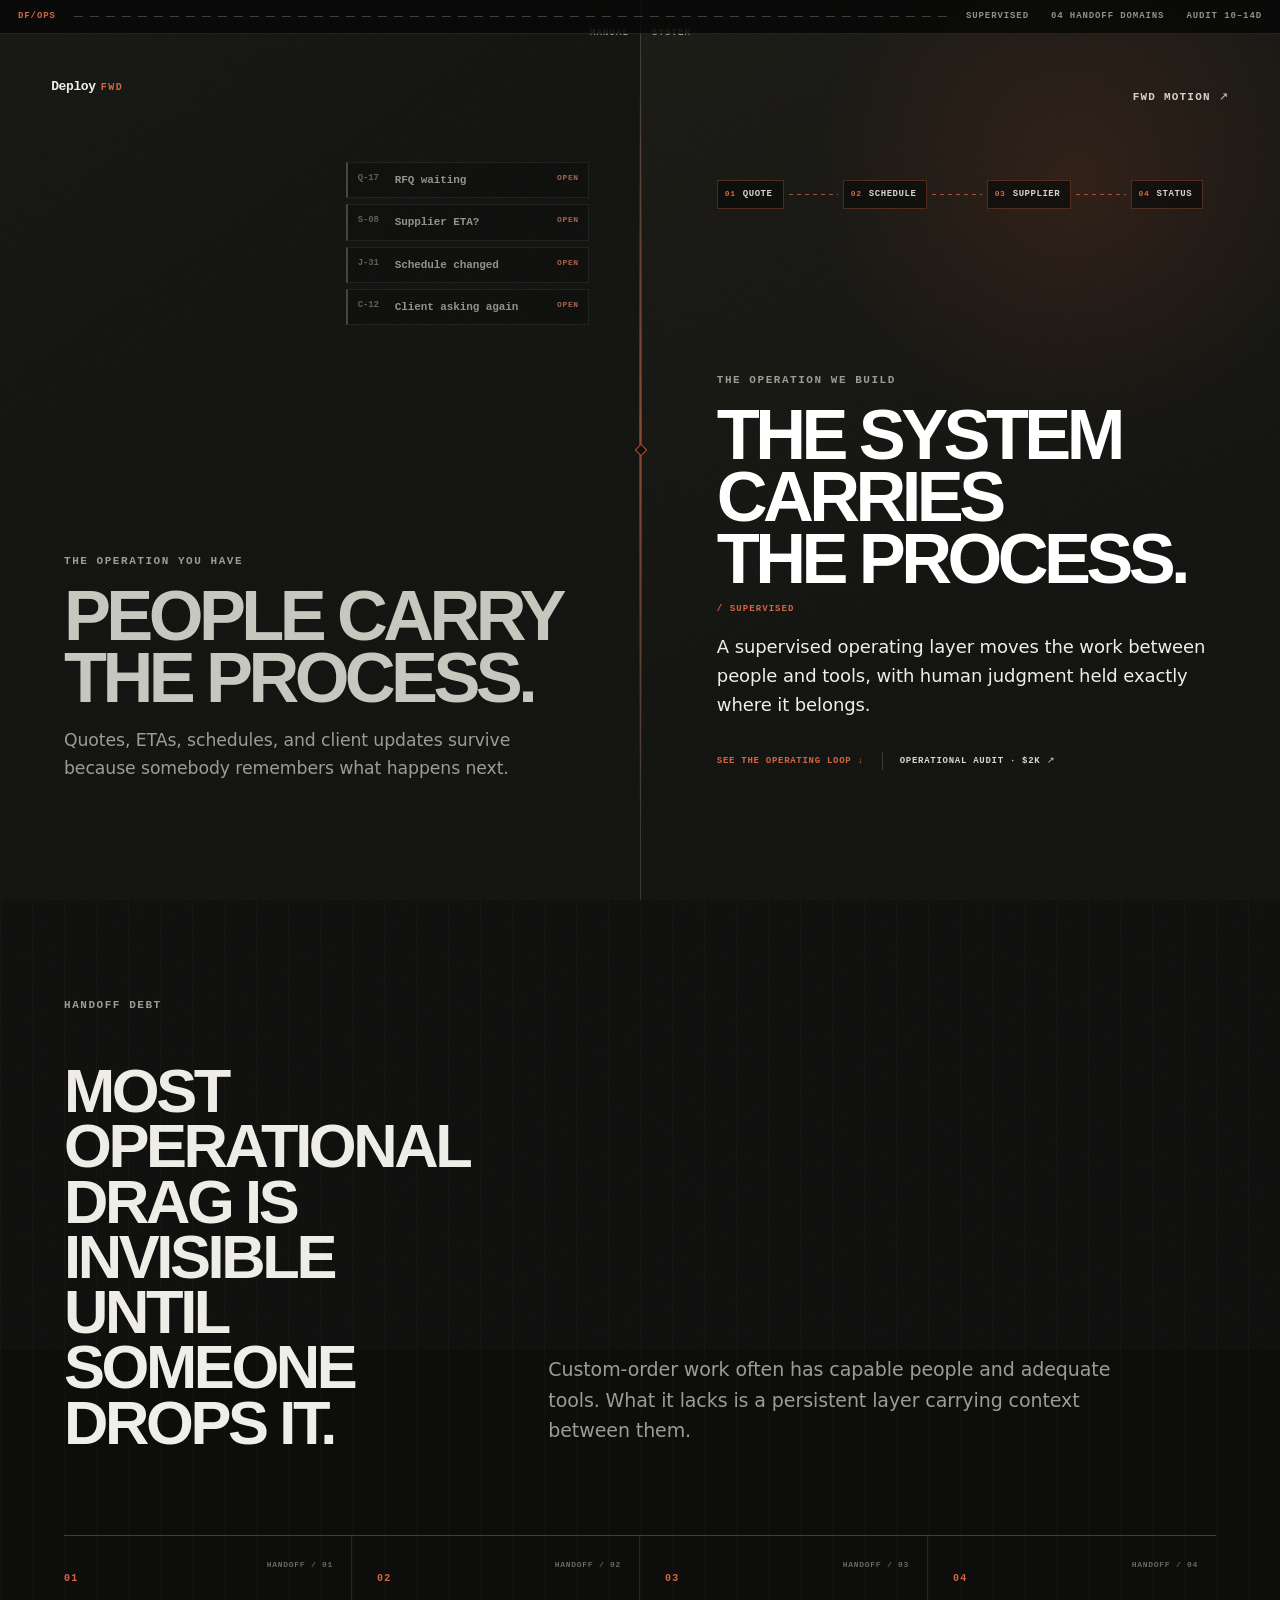
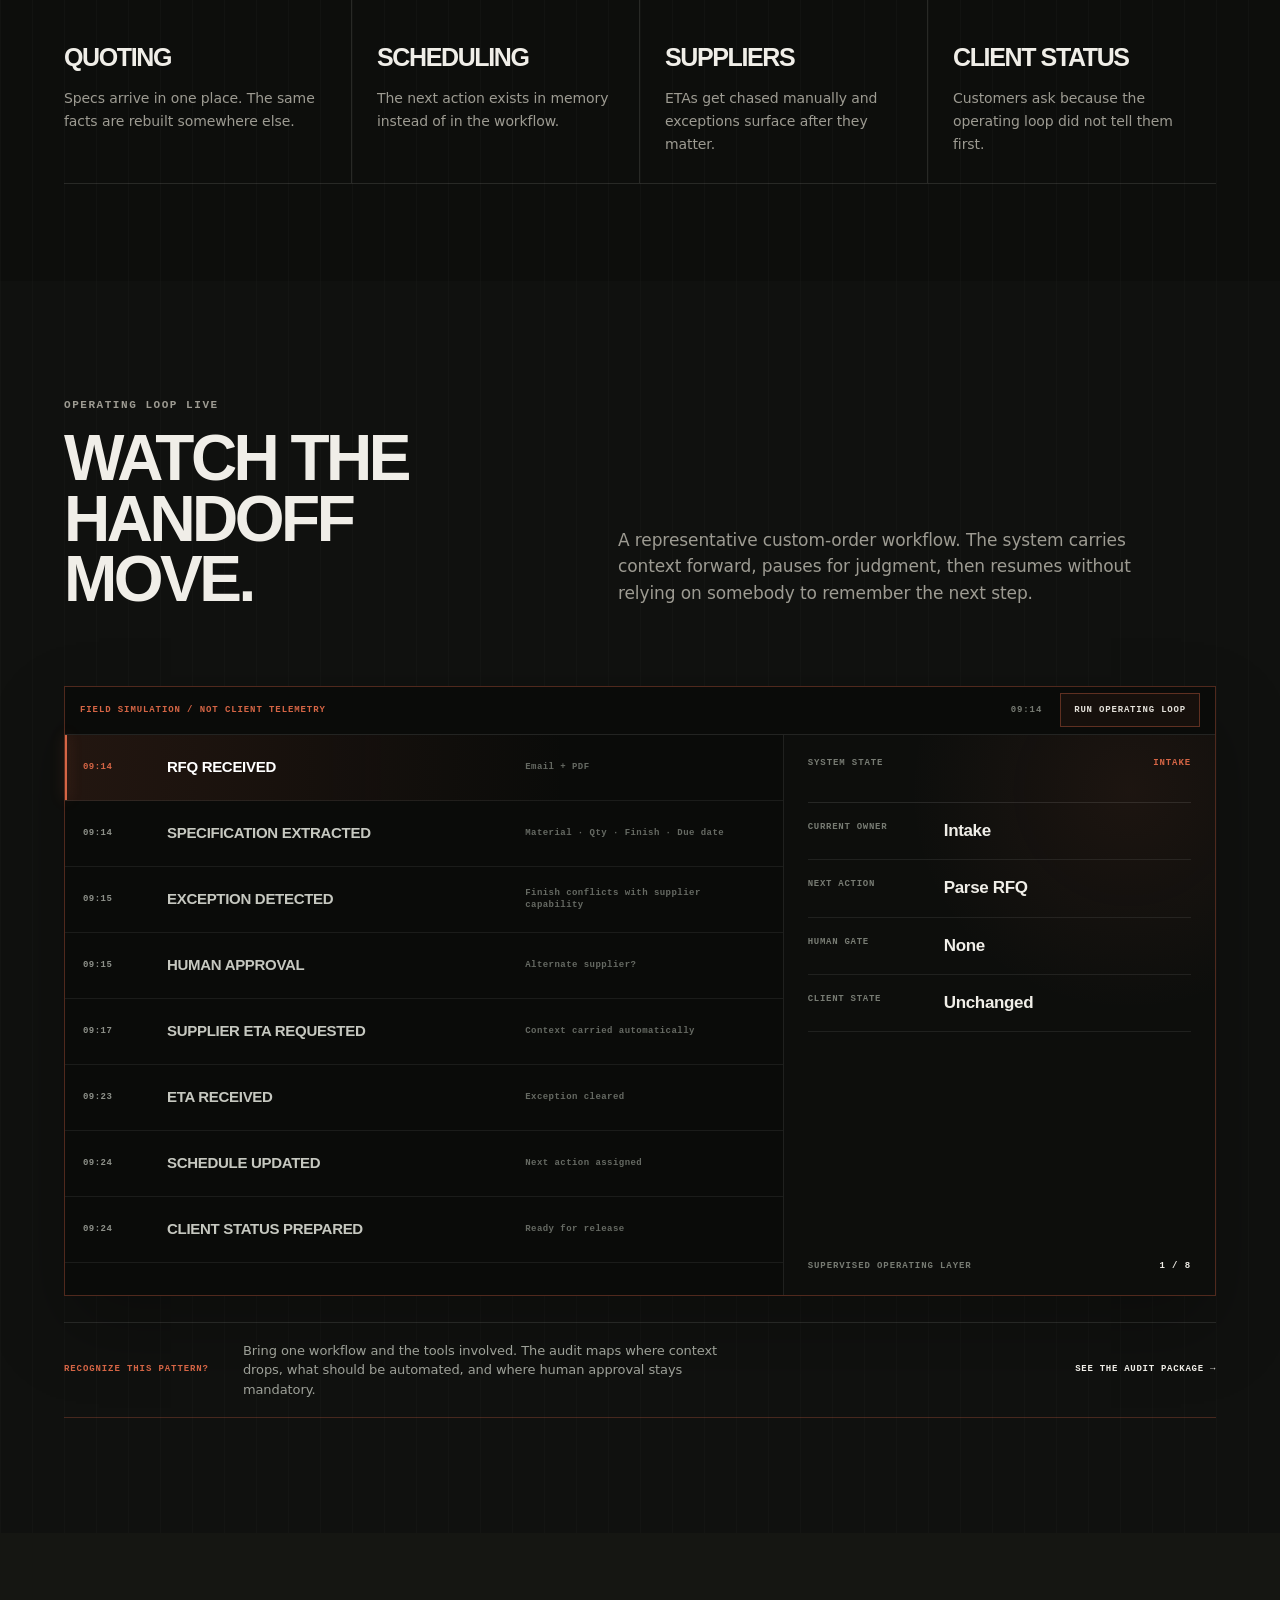
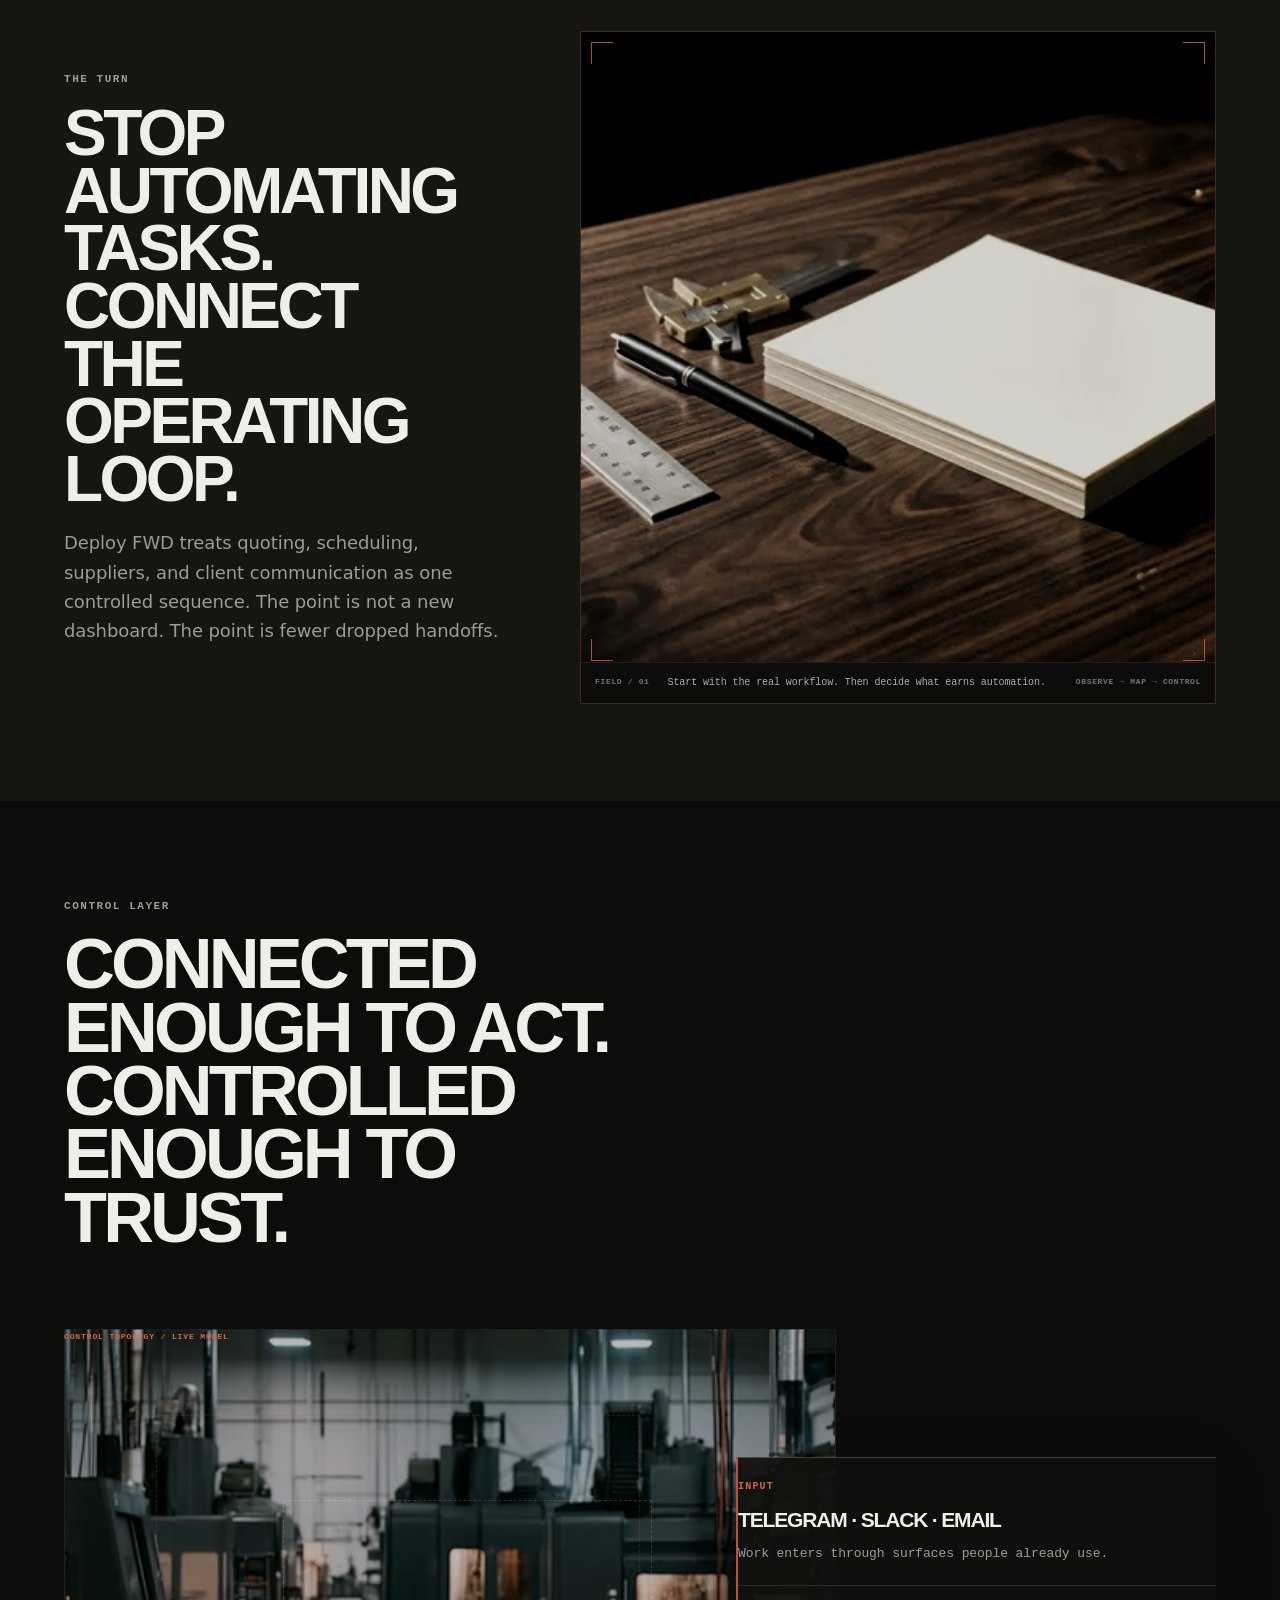
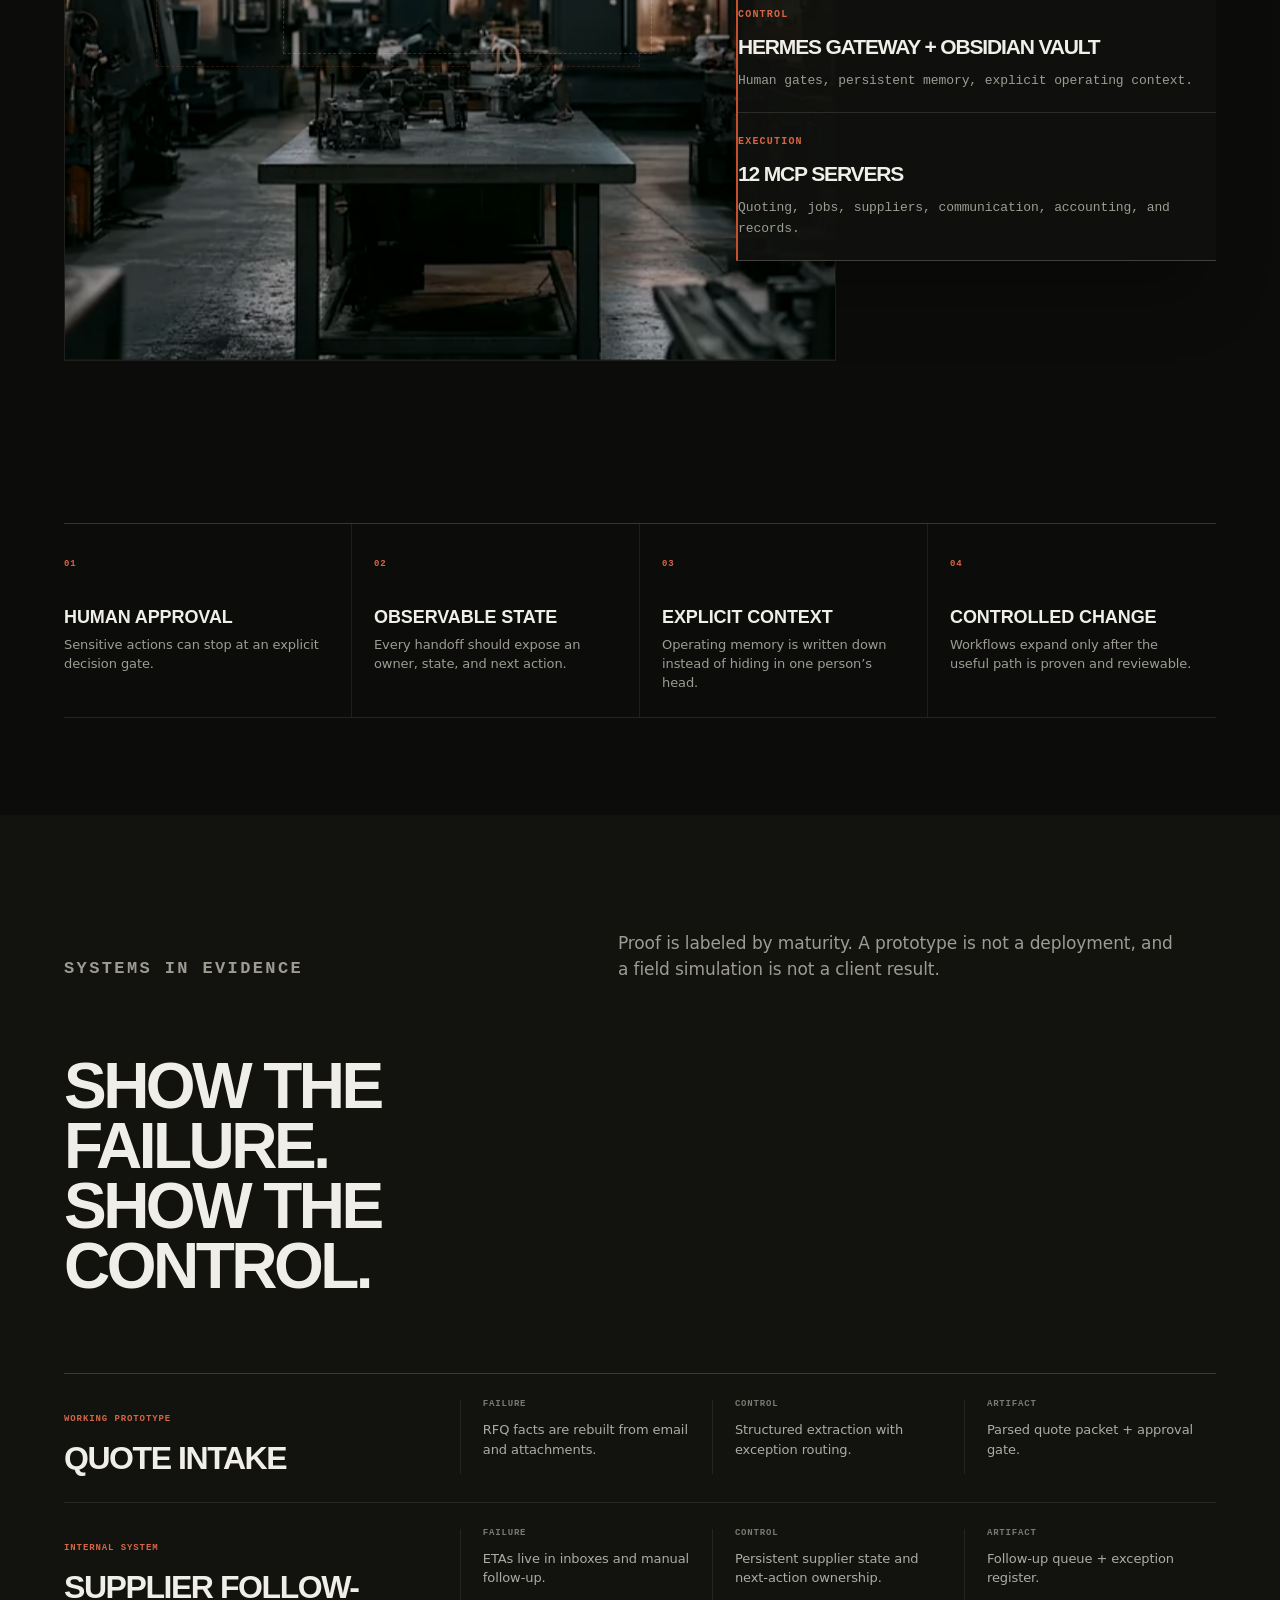
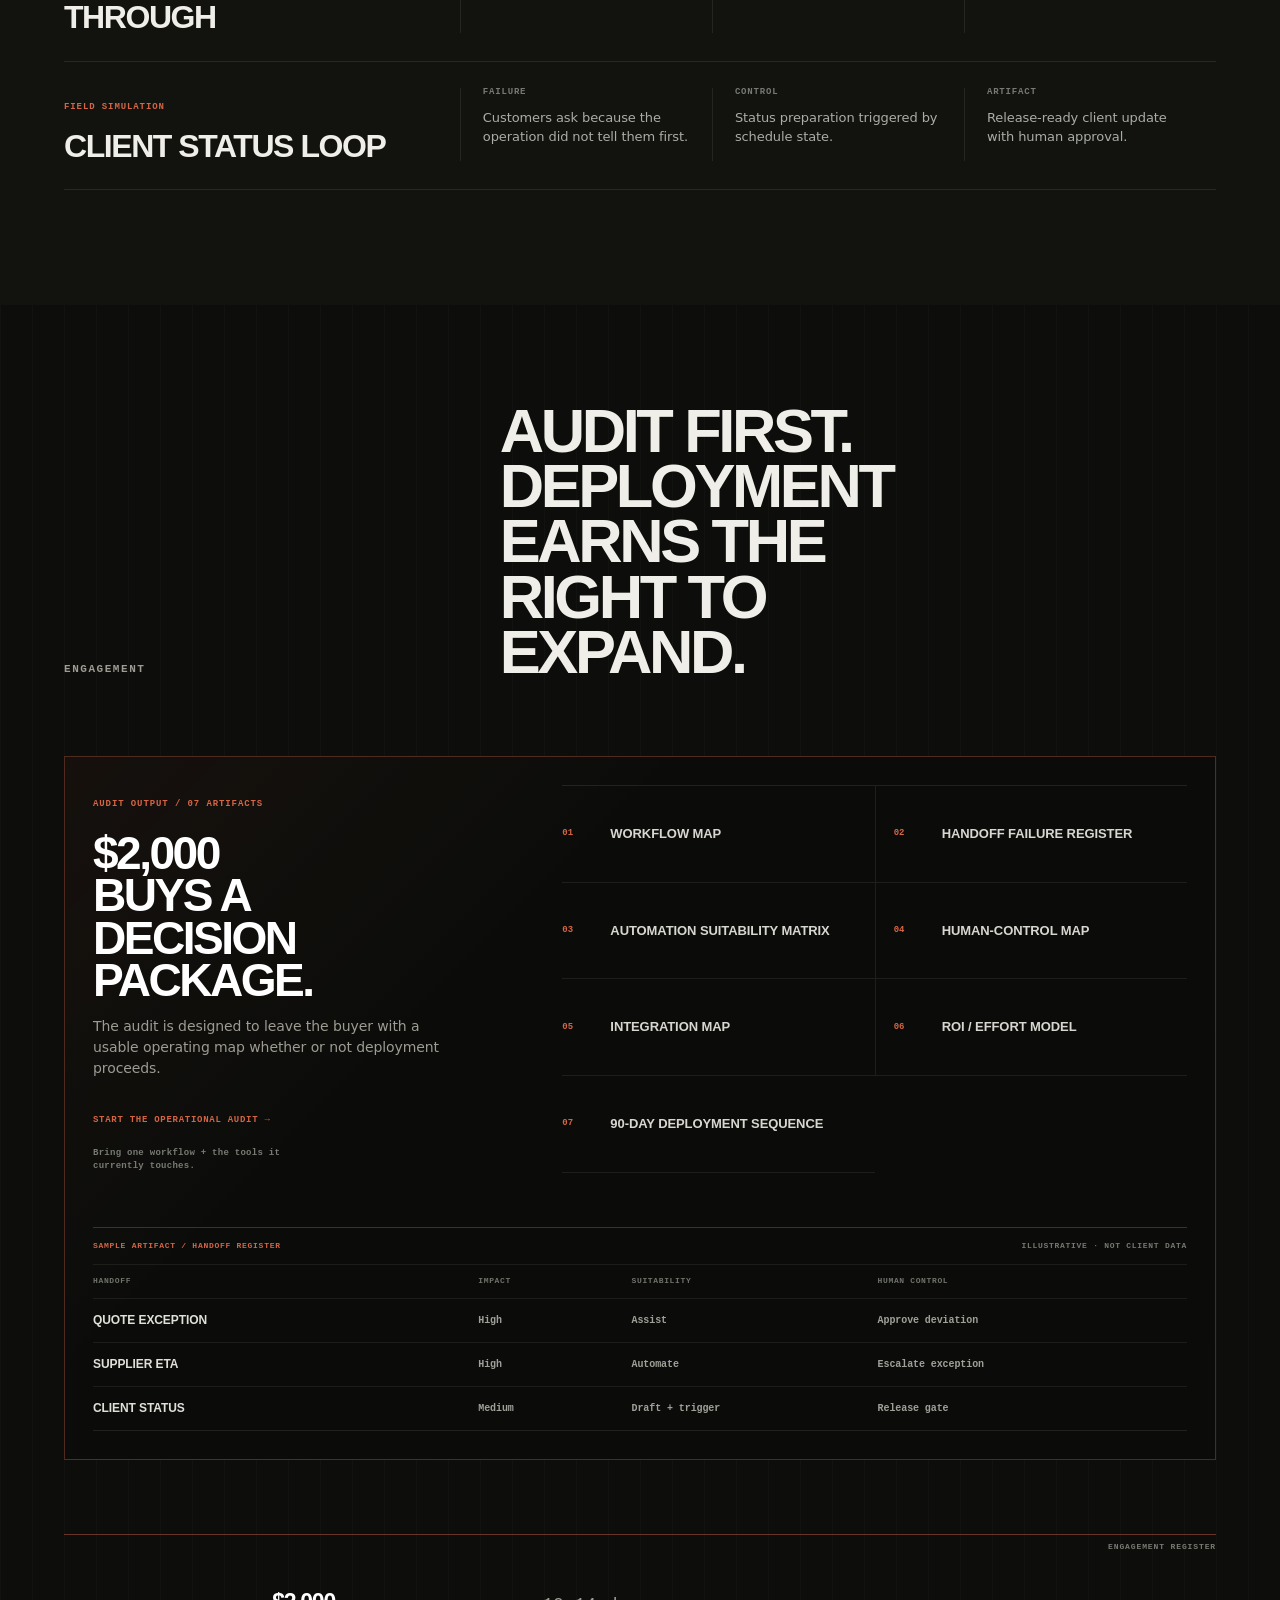
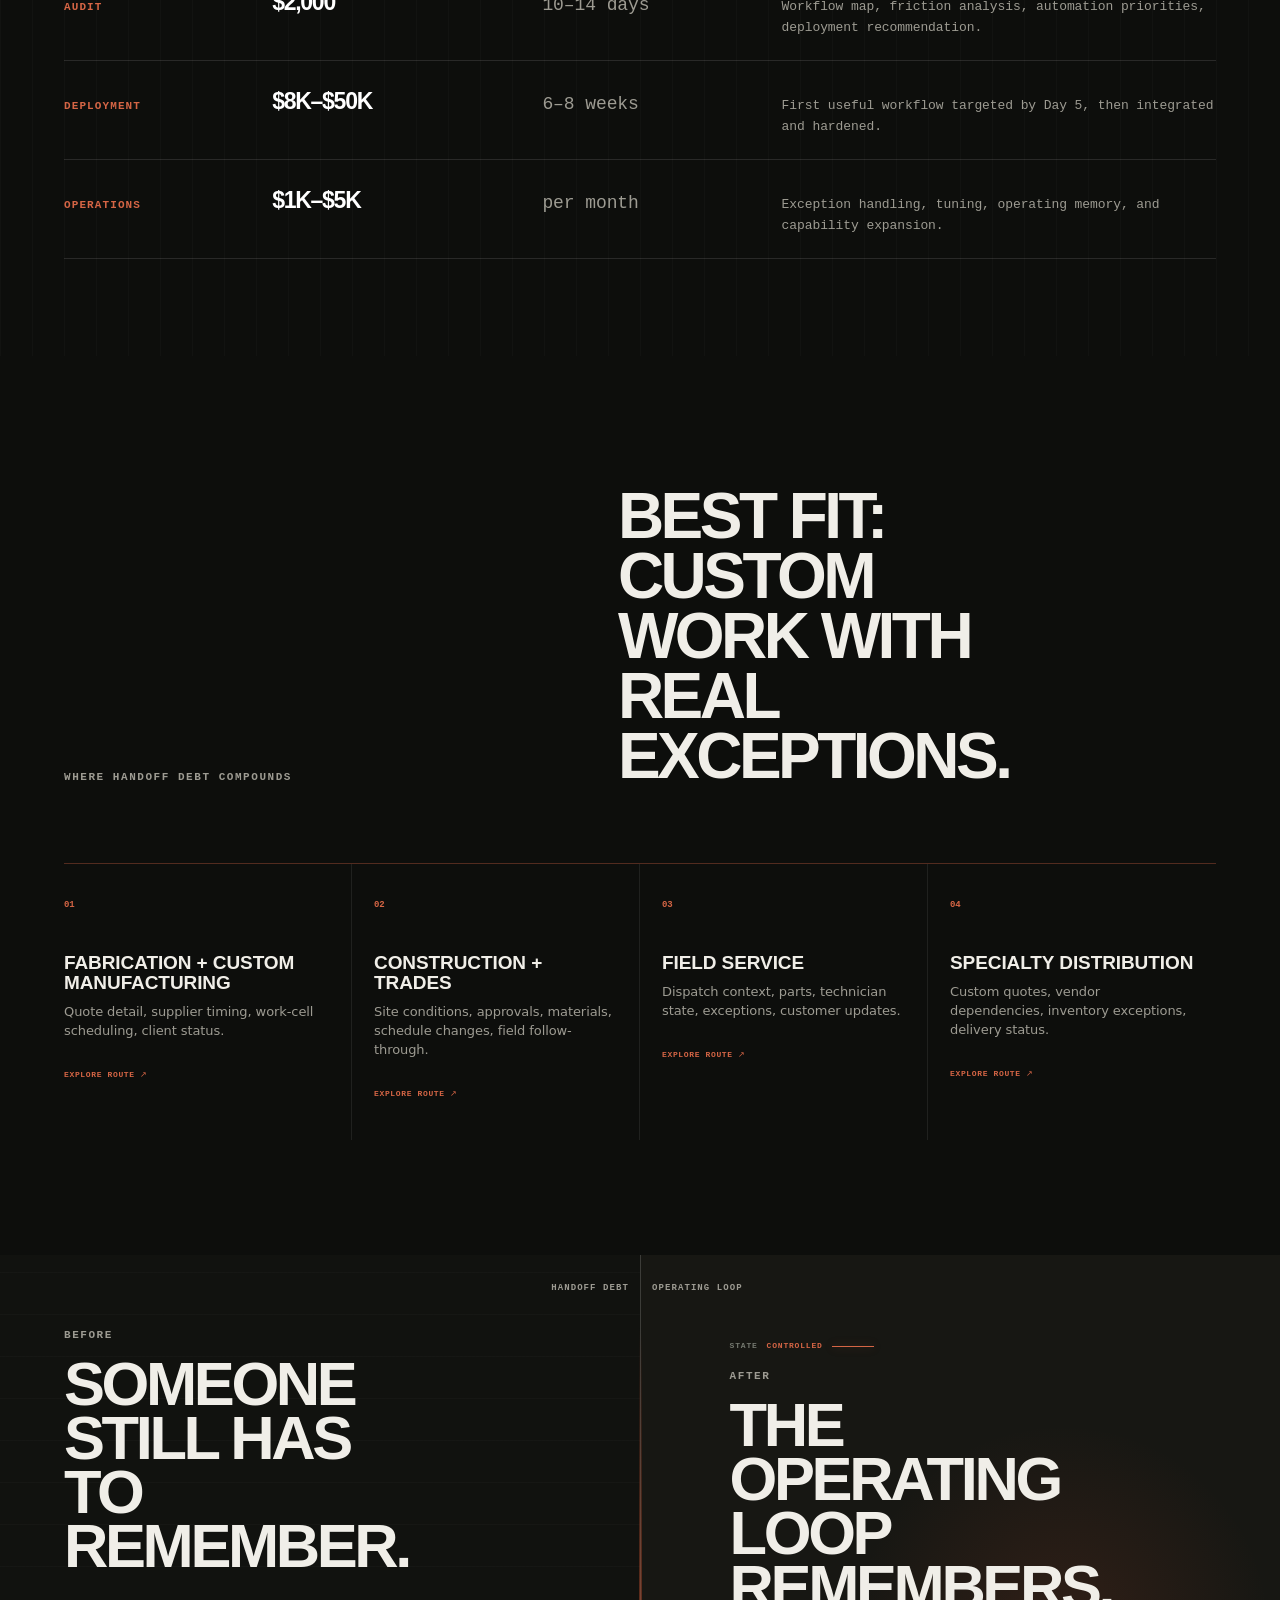
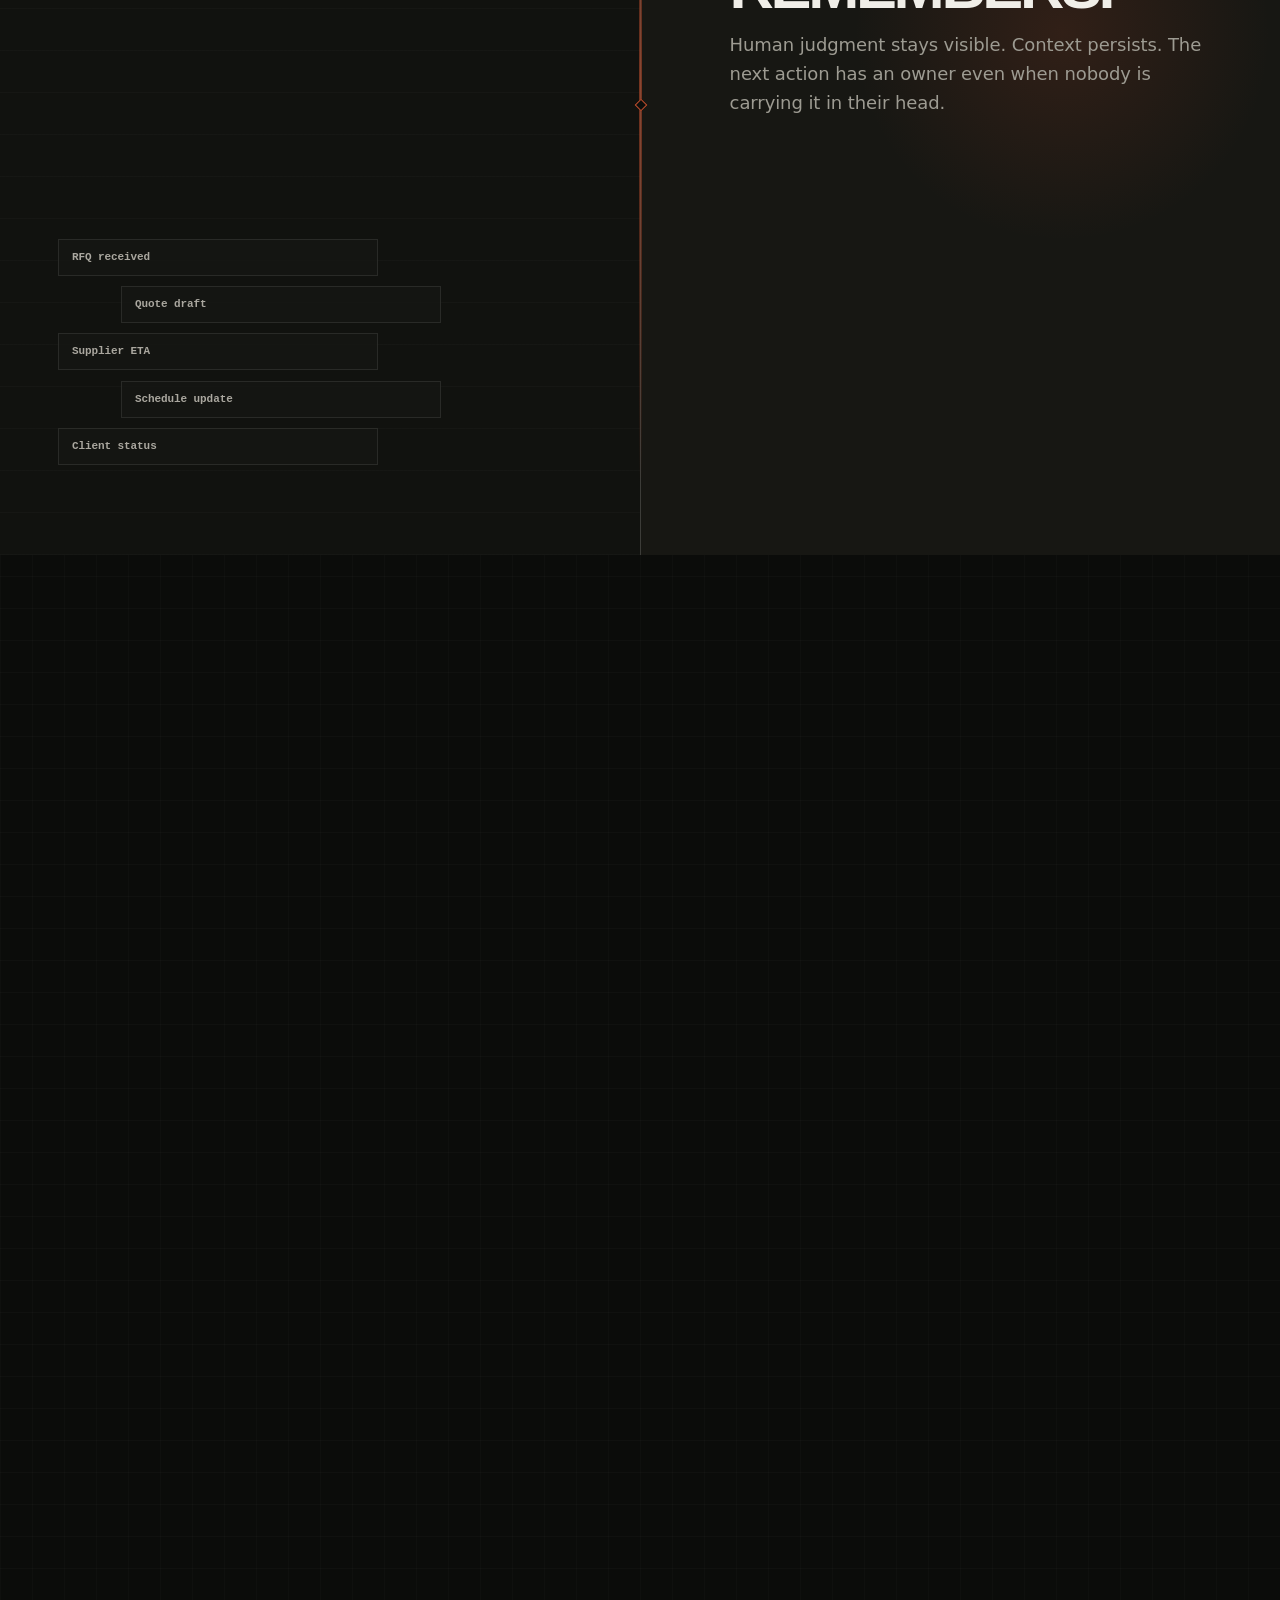
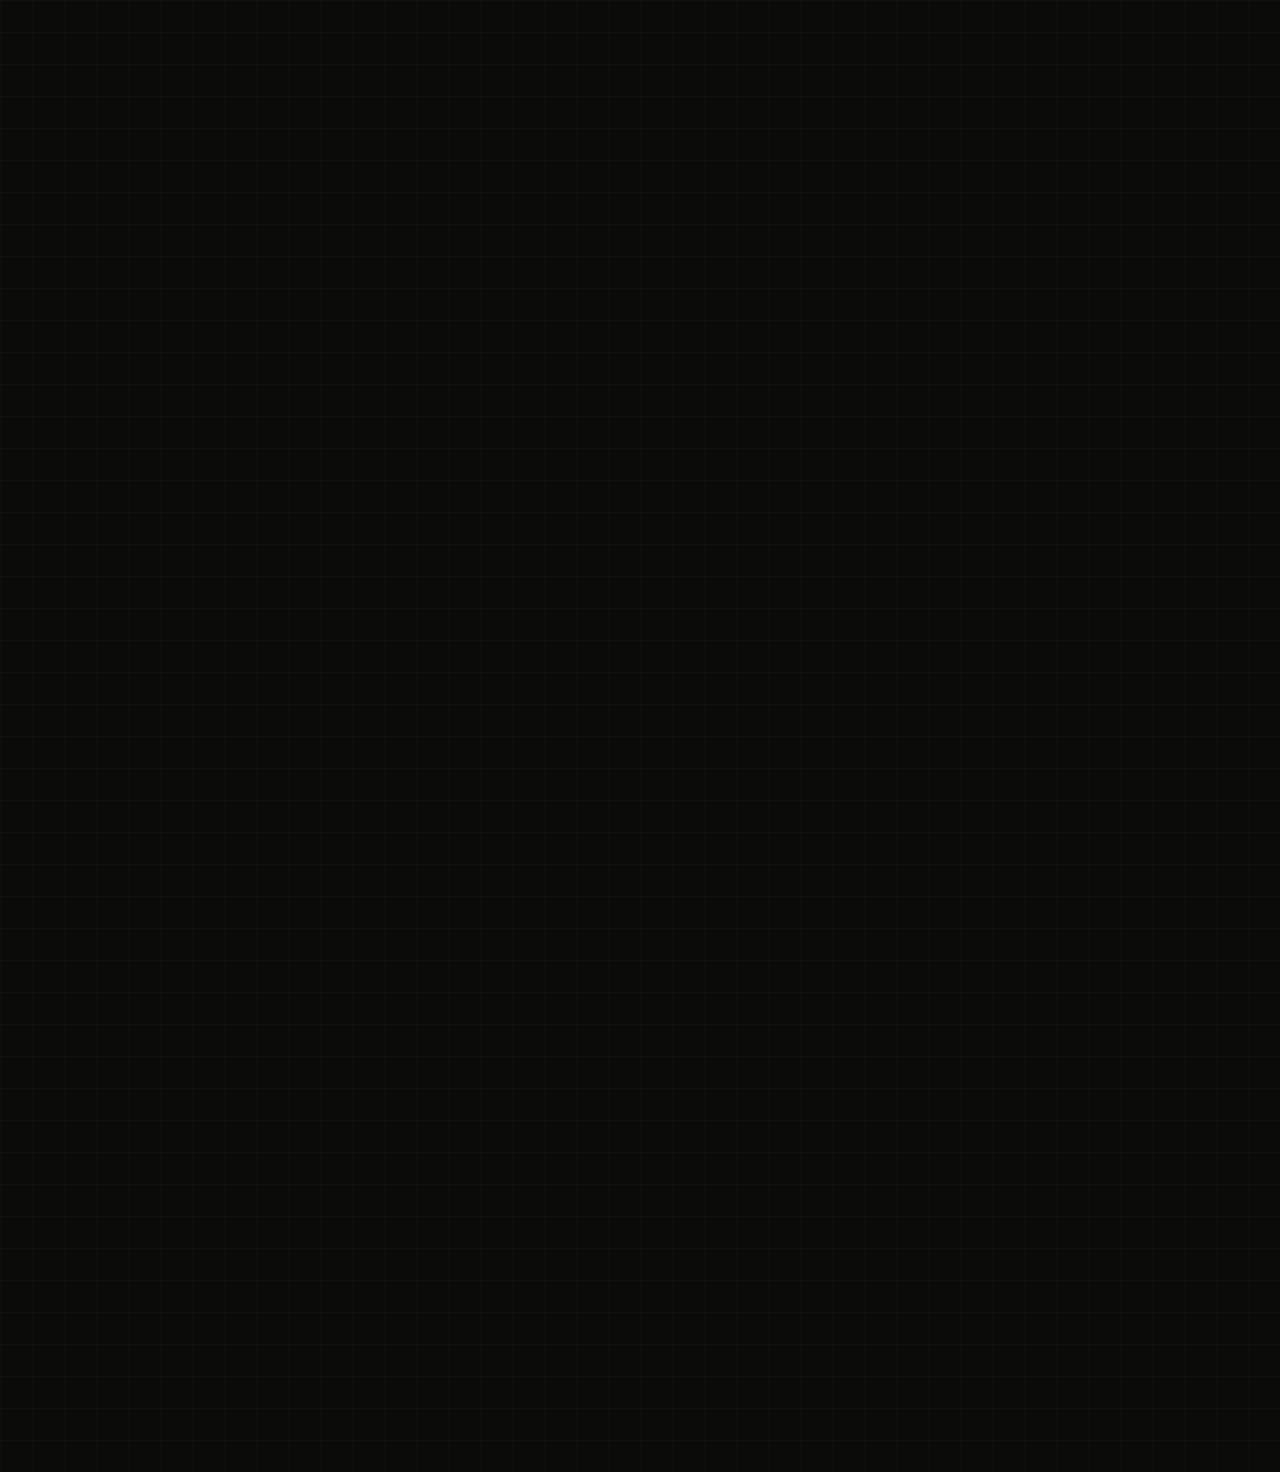
==== commit b694a2fc: "preview: sync buyer-journey amendments" ====
--- a/deployfwd-preview/index.html
+++ b/deployfwd-preview/index.html
@@ -62,6 +62,10 @@
             <p class="df-label">The operation we build</p>
             <h2>The system carries<br>the process.</h2>
             <p>A supervised operating layer moves the work between people and tools, with human judgment held exactly where it belongs.</p>
+            <div class="df-hero-actions">
+              <a href="#operating-loop-live">See the operating loop ↓</a>
+              <a href="mailto:hello@deployfwd.ai?subject=Operational%20Audit%20Inquiry">Operational Audit · $2K ↗</a>
+            </div>
           </div>
           <div class="df-loop-mini" aria-hidden="true">
             <span data-state="01">Quote</span><i></i><span data-state="02">Schedule</span><i></i><span data-state="03">Supplier</span><i></i><span data-state="04">Status</span>
@@ -156,6 +160,12 @@
             </div>
           </div>
         </div>
+
+        <div class="df-live-bridge" data-sc-in>
+          <span>Recognize this pattern?</span>
+          <p>Bring one workflow and the tools involved. The audit maps where context drops, what should be automated, and where human approval stays mandatory.</p>
+          <a href="#operational-audit">See the audit package →</a>
+        </div>
       </div>
     </section>
 
@@ -260,7 +270,7 @@
       </div>
     </section>
 
-    <section class="df-proof-section sc-section" data-sc-act="flow">
+    <section id="operational-audit" class="df-proof-section sc-section" data-sc-act="flow">
       <div class="sc-wrap">
         <div class="df-proof-line" data-sc-in>
           <p class="df-label">Engagement</p>
@@ -272,6 +282,8 @@
             <span>AUDIT OUTPUT / 07 ARTIFACTS</span>
             <h3>$2,000 buys a decision package.</h3>
             <p>The audit is designed to leave the buyer with a usable operating map whether or not deployment proceeds.</p>
+            <a class="df-audit-action" href="mailto:hello@deployfwd.ai?subject=Operational%20Audit%20Inquiry">Start the Operational Audit →</a>
+            <small>Bring one workflow + the tools it currently touches.</small>
           </div>
           <ol>
             <li><b>01</b><span>Workflow map</span></li>
--- a/deployfwd-preview/assets/deploy-fwd.css
+++ b/deployfwd-preview/assets/deploy-fwd.css
@@ -2568,3 +2568,144 @@
     padding: 72px 18px;
   }
 }
+
+
+/* ============================================================
+   Buyer journey — proof-to-offer conversion without SaaS chrome
+   ============================================================ */
+.df-hero-actions {
+  display: flex;
+  flex-wrap: wrap;
+  gap: 8px 18px;
+  margin-top: 20px;
+}
+
+.df-hero-actions a {
+  display: inline-flex;
+  align-items: center;
+  min-height: 44px;
+  color: #d8d6d0;
+  font: 700 9px/1 var(--df-mono);
+  letter-spacing: .08em;
+  text-decoration: none;
+  text-transform: uppercase;
+}
+
+.df-hero-actions a:first-child {
+  color: var(--df-accent-text);
+}
+
+.df-hero-actions a + a {
+  position: relative;
+  padding-left: 18px;
+}
+
+.df-hero-actions a + a::before {
+  content: "";
+  position: absolute;
+  left: 0;
+  width: 1px;
+  height: 18px;
+  background: rgba(255,255,255,.16);
+}
+
+.df-live-bridge {
+  display: grid;
+  grid-template-columns: auto 1fr auto;
+  gap: 22px 34px;
+  align-items: center;
+  margin-top: 26px;
+  padding: 18px 0;
+  border-top: 1px solid rgba(255,255,255,.1);
+  border-bottom: 1px solid rgba(213,101,69,.28);
+}
+
+.df-live-bridge > span {
+  color: var(--df-accent-text);
+  font: 700 9px/1 var(--df-mono);
+  letter-spacing: .1em;
+  text-transform: uppercase;
+}
+
+.df-live-bridge p {
+  max-width: 58ch;
+  margin: 0;
+  color: #9da098;
+  font-size: 13px;
+  line-height: 1.5;
+}
+
+.df-live-bridge a,
+.df-audit-action {
+  display: inline-flex;
+  align-items: center;
+  min-height: 44px;
+  color: #f0eee8;
+  font: 700 9px/1 var(--df-mono);
+  letter-spacing: .08em;
+  text-decoration: none;
+  text-transform: uppercase;
+}
+
+.df-audit-action {
+  margin-top: 20px;
+  color: var(--df-accent-text);
+}
+
+.df-audit-copy > small {
+  display: block;
+  max-width: 36ch;
+  margin-top: 4px;
+  color: #777b73;
+  font: 600 9px/1.45 var(--df-mono);
+  letter-spacing: .03em;
+}
+
+@media (max-width: 900px) {
+  .df-live-bridge {
+    grid-template-columns: 1fr auto;
+  }
+
+  .df-live-bridge p {
+    grid-column: 1 / -1;
+    grid-row: 2;
+  }
+}
+
+@media (max-width: 820px) and (orientation: portrait) {
+  .df-hero-actions {
+    margin-top: 12px;
+  }
+
+  .df-hero-actions a {
+    min-height: 38px;
+    font-size: 8px;
+  }
+}
+
+@media (max-width: 640px) {
+  .df-hero-actions {
+    gap: 0 14px;
+    margin-top: 8px;
+  }
+
+  .df-hero-actions a + a {
+    padding-left: 14px;
+  }
+
+  .df-live-bridge {
+    grid-template-columns: 1fr;
+    gap: 9px;
+    margin-top: 20px;
+    padding: 16px 0;
+  }
+
+  .df-live-bridge p {
+    grid-column: auto;
+    grid-row: auto;
+  }
+
+  .df-live-bridge a {
+    width: max-content;
+  }
+}
